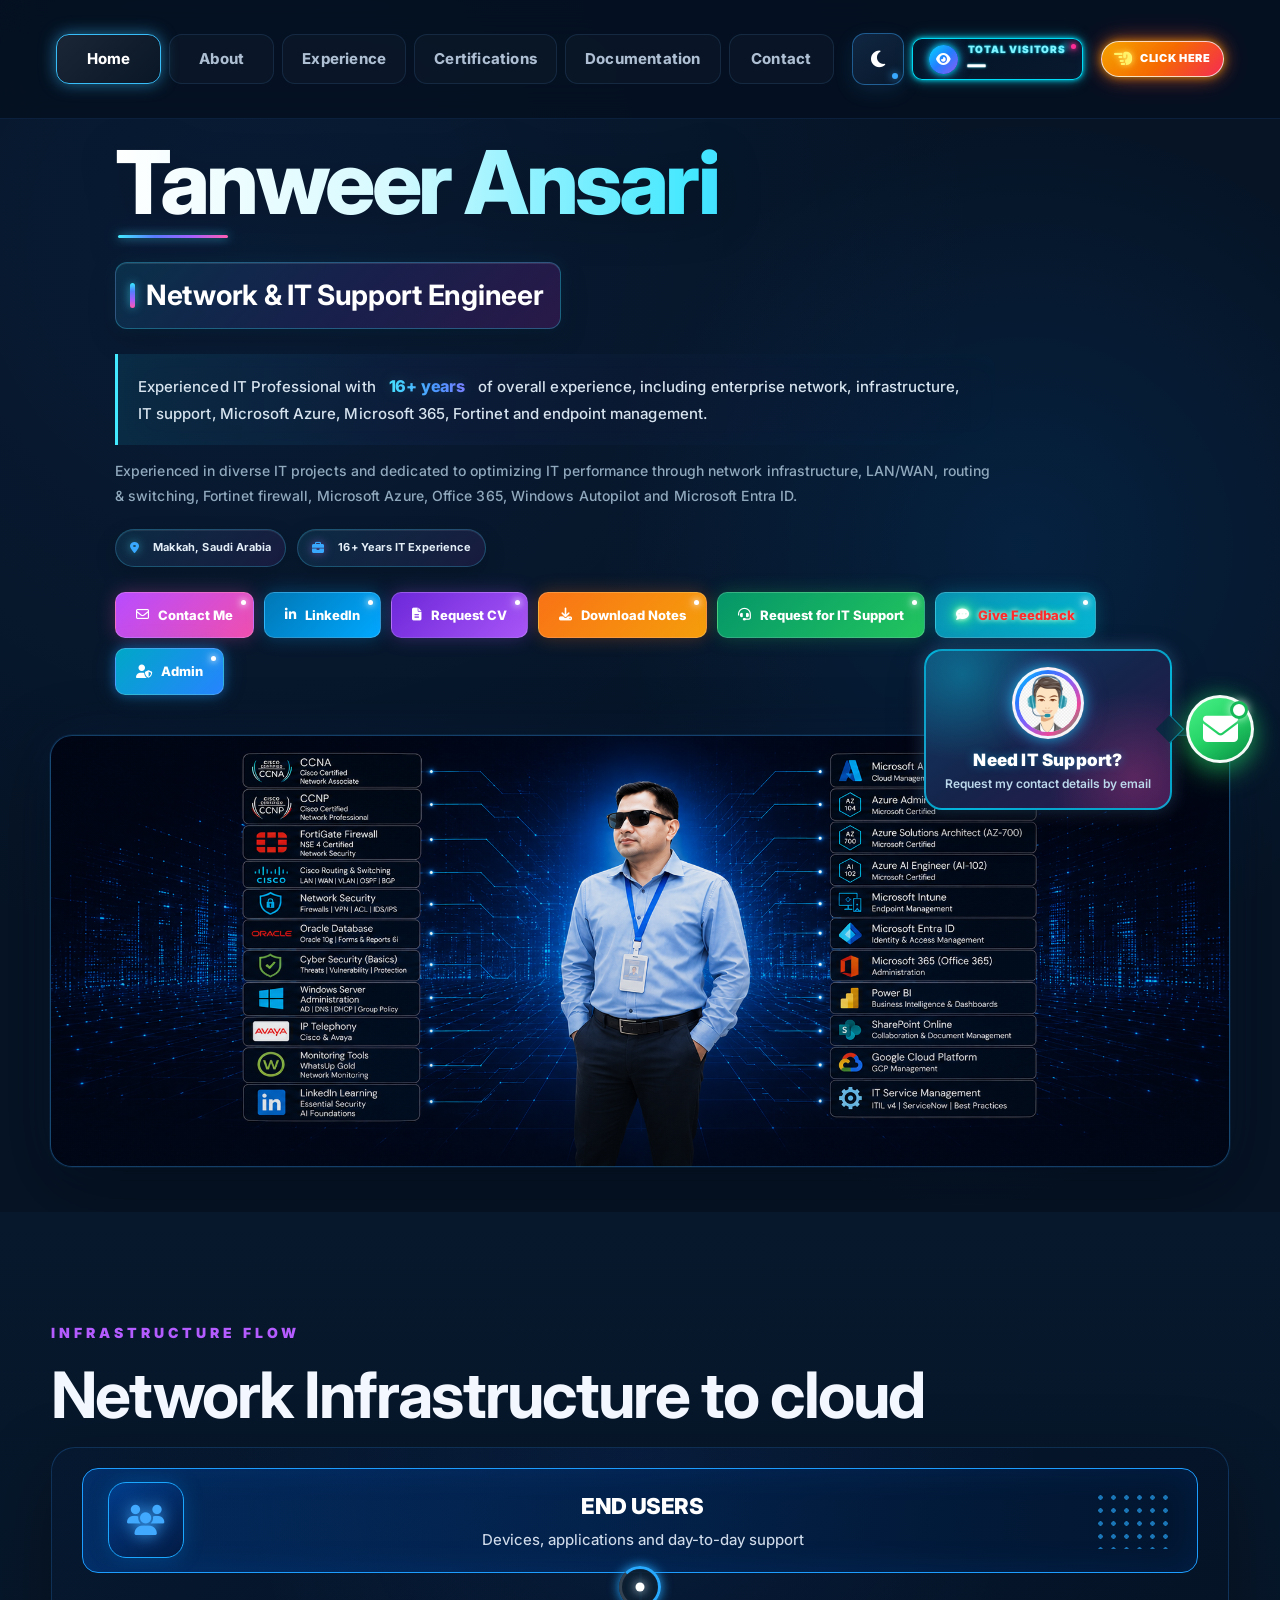
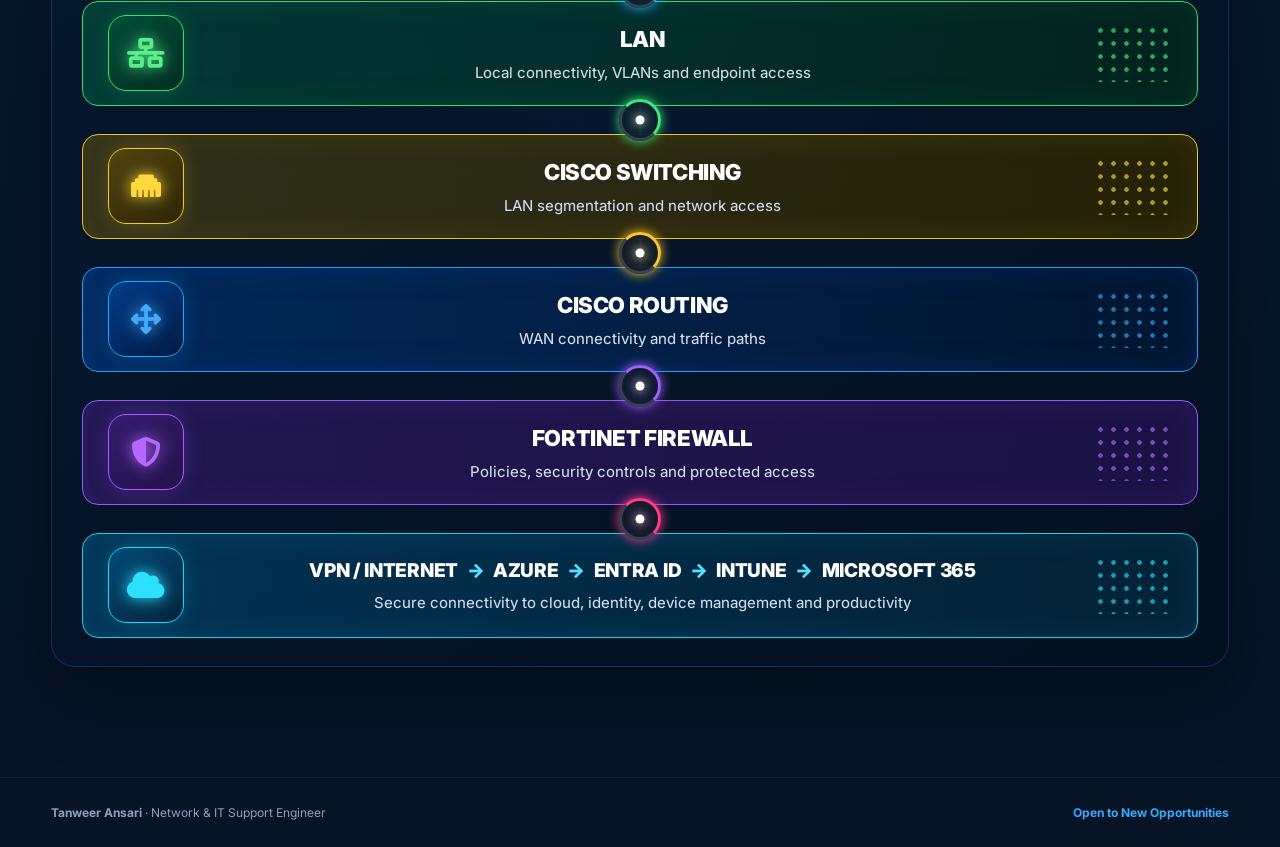
==== index.html @ d8d2fe53 "Update index.html" ====
<!DOCTYPE html>
<html lang="en">

<head>

    <!-- Google tag (gtag.js) -->
    <script async src="https://www.googletagmanager.com/gtag/js?id=G-CLJZCDB7HK"></script>

    <script>
        window.dataLayer = window.dataLayer || [];

        function gtag() {
            dataLayer.push(arguments);
        }

        gtag('js', new Date());

        gtag('config', 'G-CLJZCDB7HK');
    </script>


    <meta charset="UTF-8">

    <meta name="viewport"
          content="width=device-width, initial-scale=1.0">


    <title>
        Tanweer Ansari | Network & IT Support Engineer
    </title>


    <meta name="description"
          content="Tanweer Ansari - Network & IT Support Engineer with 16+ years of enterprise IT experience across networking, Microsoft Azure, Microsoft 365, Fortinet and infrastructure support.">


    <meta name="keywords"
          content="Tanweer Ansari, Network Engineer, IT Support Engineer, Azure Engineer, Cisco, Fortinet, Microsoft 365, Intune, Entra ID, Saudi Arabia">


    <meta name="author"
          content="Tanweer Ansari">


    <!-- FONT AWESOME -->

    <link rel="stylesheet"
          href="https://cdnjs.cloudflare.com/ajax/libs/font-awesome/6.5.2/css/all.min.css">


    <!-- GOOGLE FONT -->

    <link rel="preconnect"
          href="https://fonts.googleapis.com">

    <link rel="preconnect"
          href="https://fonts.gstatic.com"
          crossorigin>


    <link href="https://fonts.googleapis.com/css2?family=Inter:wght@400;500;600;700;800&display=swap"
          rel="stylesheet">


    <!-- MAIN CSS -->

    <link rel="stylesheet"
          href="style.css">



<style>

/* =========================================================
   PREMIUM PINK DJ LIVE VISITOR COUNTER
   Bigger + clearer + WhatsApp size
========================================================= */


.nav-visitor-counter {

    position: relative;

    overflow: hidden;

    isolation: isolate;


    /* SAME FEEL AS WHATSAPP */

    height: 42px;

    min-width: 152px;


    padding:
        0 16px;


    display:
        inline-flex;


    align-items:
        center;


    justify-content:
        center;


    gap:
        10px;


    border-radius:
        10px;


    border:
        1px solid
        rgba(0, 229, 255, 0.95);


    background:

        linear-gradient(

            135deg,

            rgba(4, 20, 39, 0.98),

            rgba(9, 25, 47, 0.98)

        );


    flex:
        0 0 auto;


    white-space:
        nowrap;


    box-shadow:

        0 0 5px
        rgba(0,229,255,.90),

        0 0 12px
        rgba(0,229,255,.45),

        0 0 20px
        rgba(0,229,255,.12),

        inset 0 0 10px
        rgba(0,229,255,.05);


    animation:

        visitorSoftBeat
        1.4s
        ease-in-out
        infinite;


    transition:

        transform
        .25s
        ease,

        box-shadow
        .25s
        ease;

}



/* =========================================================
   PINK LASER LIGHT
   LEFT TO RIGHT
========================================================= */


.nav-visitor-counter::before {

    content:
        "";


    position:
        absolute;


    top:
        -90%;


    left:
        -45%;


    width:
        25%;


    height:
        280%;


    transform:

        rotate(24deg);


    background:

        linear-gradient(

            90deg,

            transparent,

            rgba(255, 20, 147, .12),

            rgba(255, 0, 128, .65),

            rgba(255, 105, 180, 1),

            rgba(255, 0, 128, .90),

            rgba(255, 20, 147, .30),

            transparent

        );


    filter:

        blur(1px);


    animation:

        visitorPinkLaser
        1.8s
        linear
        infinite;


    pointer-events:
        none;


    z-index:
        0;

}



/* =========================================================
   SMALL BLINKING LIVE LIGHTS
========================================================= */


.nav-visitor-counter::after {

    content:
        "";


    position:
        absolute;


    top:
        5px;


    right:
        6px;


    width:
        5px;


    height:
        5px;


    border-radius:
        50%;


    background:

        #ff2d95;


    box-shadow:

        0 0 4px
        #ff2d95,

        0 0 8px
        #ff2d95,

        0 0 13px
        rgba(255,45,149,.80),

        -8px 0 6px
        #00e5ff;


    animation:

        visitorLED
        .45s
        ease-in-out
        infinite
        alternate;


    z-index:
        5;

}



/* =========================================================
   CONTENT ABOVE LASER
========================================================= */


.nav-visitor-counter > * {

    position:
        relative;


    z-index:
        2;

}



/* =========================================================
   VISITOR EYE ICON
========================================================= */


.nav-visitor-counter
.visitor-counter-icon {

    width:
        29px !important;


    height:
        29px !important;


    min-width:
        29px !important;


    display:
        flex !important;


    align-items:
        center !important;


    justify-content:
        center !important;


    border-radius:
        50% !important;


    color:
        #ffffff !important;


    font-size:
        13px !important;


    background:

        linear-gradient(

            135deg,

            #00d9ff,

            #267dff,

            #8b5cf6

        ) !important;


    box-shadow:

        0 0 6px
        rgba(0,217,255,.95),

        0 0 13px
        rgba(0,217,255,.55),

        0 0 18px
        rgba(139,92,246,.18)

        !important;


    animation:

        visitorIconPulse
        .8s
        ease-in-out
        infinite
        alternate;

}



/* =========================================================
   VISITOR INFORMATION
========================================================= */


.nav-visitor-counter
.visitor-counter-info {

    display:
        flex !important;


    flex-direction:
        column !important;


    justify-content:
        center !important;


    align-items:
        flex-start !important;


    line-height:
        1 !important;

}



/* =========================================================
   TOTAL VISITORS TEXT
========================================================= */


.nav-visitor-counter
.visitor-counter-label {

    font-family:
        "Inter",
        sans-serif
        !important;


    font-size:
        10px !important;


    font-weight:
        900 !important;


    letter-spacing:
        .8px !important;


    line-height:
        1 !important;


    color:
        #82f2ff !important;


    text-shadow:

        0 0 2px
        rgba(0,229,255,.90),

        0 0 5px
        rgba(0,229,255,.30)

        !important;

}



/* =========================================================
   VISITOR NUMBER
   SHARP + CLEAR
========================================================= */


.nav-visitor-counter
#visitor-count {

    margin:

        3px
        0
        0
        !important;


    font-family:

        "Inter",
        Arial,
        sans-serif
        !important;


    font-size:

        18px
        !important;


    line-height:

        1
        !important;


    font-weight:

        900
        !important;


    letter-spacing:

        .3px
        !important;


    color:

        #ffffff
        !important;


    -webkit-font-smoothing:

        antialiased;


    text-rendering:

        geometricPrecision;


    text-shadow:

        0 0 1px
        rgba(255,255,255,1),

        0 0 3px
        rgba(0,229,255,.75)

        !important;


    animation:

        visitorNumberSharpPulse
        .9s
        ease-in-out
        infinite
        alternate;

}



/* =========================================================
   HIDE LONG DESCRIPTION
========================================================= */


.nav-visitor-counter
.visitor-counter-text {

    display:
        none !important;

}



/* =========================================================
   KEEP NAVBAR ITEMS IN SAME LINE
========================================================= */


.nav-buttons {

    flex-wrap:
        nowrap !important;

}



/* =========================================================
   HOVER
========================================================= */


.nav-visitor-counter:hover {

    transform:

        translateY(-2px)
        scale(1.045);


    box-shadow:

        0 0 7px
        rgba(0,229,255,.95),

        0 0 15px
        rgba(0,229,255,.60),

        0 0 25px
        rgba(255,0,128,.30);

}



/* =========================================================
   ANIMATION - PINK LASER
========================================================= */


@keyframes visitorPinkLaser {

    0% {

        left:
            -45%;

    }


    100% {

        left:
            135%;

    }

}



/* =========================================================
   ANIMATION - LED
========================================================= */


@keyframes visitorLED {

    from {

        opacity:
            .30;


        transform:

            scale(.7);

    }


    to {

        opacity:
            1;


        transform:

            scale(1.45);

    }

}



/* =========================================================
   ANIMATION - CARD HEART BEAT
========================================================= */


@keyframes visitorSoftBeat {

    0%,
    100% {

        transform:

            scale(1);

    }


    50% {

        transform:

            scale(1.015);

    }

}



/* =========================================================
   ANIMATION - EYE ICON
========================================================= */


@keyframes visitorIconPulse {

    from {

        transform:

            scale(.94);


        filter:

            brightness(.95);

    }


    to {

        transform:

            scale(1.07);


        filter:

            brightness(1.30);

    }

}



/* =========================================================
   ANIMATION - VISITOR NUMBER
========================================================= */


@keyframes visitorNumberSharpPulse {

    from {

        opacity:
            .93;


        transform:

            scale(1);

    }


    to {

        opacity:
            1;


        transform:

            scale(1.07);

    }

}



/* =========================================================
   LAPTOP
========================================================= */


@media
(max-width: 1250px) {


    .nav-visitor-counter {

        height:
            42px;


        min-width:
            145px;


        padding:

            0
            12px;


        gap:
            8px;

    }


    .nav-visitor-counter
    .visitor-counter-label {

        font-size:

            9px
            !important;

    }


    .nav-visitor-counter
    #visitor-count {

        font-size:

            17px
            !important;

    }

}



/* =========================================================
   TABLET / MOBILE
========================================================= */


@media
(max-width: 800px) {


    .nav-visitor-counter {

        height:
            38px;


        min-width:
            72px;


        padding:

            0
            7px;

    }


    .nav-visitor-counter
    .visitor-counter-label {

        display:

            none
            !important;

    }


    .nav-visitor-counter
    .visitor-counter-icon {

        width:

            25px
            !important;


        height:

            25px
            !important;


        min-width:

            25px
            !important;


        font-size:

            11px
            !important;

    }


    .nav-visitor-counter
    #visitor-count {

        font-size:

            16px
            !important;

    }

}



/* =========================================================
   SMALL MOBILE
========================================================= */


@media
(max-width: 520px) {


    .nav-visitor-counter {

        min-width:
            60px;


        padding:

            0
            6px;


        gap:
            5px;

    }


    .nav-visitor-counter
    .visitor-counter-icon {

        width:

            23px
            !important;


        height:

            23px
            !important;


        min-width:

            23px
            !important;

    }


    .nav-visitor-counter
    #visitor-count {

        font-size:

            15px
            !important;

    }

}

/* =========================================================
   PREMIUM FLOATING WHATSAPP
========================================================= */

.floating-whatsapp {

    position: fixed;

    right: 24px;
    bottom: 100px;

    z-index: 99999;

    display: flex;
    align-items: center;

    gap: 12px;
}


/* POPUP MESSAGE */

.whatsapp-popup {

    position: relative;

    padding: 12px 17px;

    border-radius: 14px;

    background:
        rgba(8, 25, 44, .96);

    border:
        1px solid
        rgba(37, 211, 102, .45);

    box-shadow:
        0 12px 35px
        rgba(0, 0, 0, .35),
        0 0 20px
        rgba(37, 211, 102, .12);

    color: #ffffff;

    font-family:
        "Inter",
        sans-serif;

    font-size: 12px;

    line-height: 1.35;

    white-space: nowrap;

    animation:
        whatsappPopupFloat
        2.5s
        ease-in-out
        infinite;
}


.whatsapp-popup strong {

    display: block;

    color: #5cf18e;

    font-size: 13px;

    margin-bottom: 2px;
}


.whatsapp-popup span {

    color: #b9c8d8;
}


/* SMALL ARROW */

.whatsapp-popup::after {

    content: "";

    position: absolute;

    right: -7px;
    top: 50%;

    width: 13px;
    height: 13px;

    background:
        rgba(8, 25, 44, .96);

    border-top:
        1px solid
        rgba(37, 211, 102, .35);

    border-right:
        1px solid
        rgba(37, 211, 102, .35);

    transform:
        translateY(-50%)
        rotate(45deg);
}


/* WHATSAPP ROUND BUTTON */

.whatsapp-float-btn {

    position: relative;

    width: 64px;
    height: 64px;

    min-width: 64px;

    display: flex;

    align-items: center;
    justify-content: center;

    border-radius: 50%;

    text-decoration: none;

    color: #ffffff !important;

    font-size: 32px;

    background:
        linear-gradient(
            145deg,
            #29e76f,
            #14a94f
        );

    border:
        2px solid
        rgba(255,255,255,.75);

    box-shadow:
        0 10px 30px
        rgba(37,211,102,.38),
        0 0 25px
        rgba(37,211,102,.30);

    transition:
        transform .3s ease,
        box-shadow .3s ease;

    animation:
        whatsappPulse
        1.8s
        ease-in-out
        infinite;
}


.whatsapp-float-btn:hover {

    transform:
        translateY(-5px)
        scale(1.10);

    box-shadow:
        0 18px 40px
        rgba(37,211,102,.55),
        0 0 35px
        rgba(37,211,102,.45);
}


/* ONLINE DOT */

.whatsapp-float-btn::after {

    content: "";

    position: absolute;

    right: 3px;
    top: 3px;

    width: 12px;
    height: 12px;

    border-radius: 50%;

    background:
        #ffffff;

    border:
        3px solid
        #16b957;

    box-shadow:
        0 0 10px
        rgba(255,255,255,.8);
}


/* ANIMATION */

@keyframes whatsappPulse {

    0%,
    100% {

        box-shadow:
            0 10px 30px
            rgba(37,211,102,.35),
            0 0 0 0
            rgba(37,211,102,.35);
    }

    50% {

        box-shadow:
            0 12px 35px
            rgba(37,211,102,.50),
            0 0 0 12px
            rgba(37,211,102,0);
    }

}


@keyframes whatsappPopupFloat {

    0%,
    100% {

        transform:
            translateY(0);
    }

    50% {

        transform:
            translateY(-4px);
    }

}


/* LIGHT THEME */

body.theme-light .whatsapp-popup {

    background:
        rgba(255,255,255,.98);

    color:
        #102033;

    border-color:
        rgba(37,211,102,.45);

    box-shadow:
        0 12px 30px
        rgba(30,70,110,.14);
}


body.theme-light .whatsapp-popup span {

    color:
        #52657a;
}


body.theme-light .whatsapp-popup::after {

    background:
        #ffffff;
}


/* MOBILE */

@media (max-width: 650px) {

    .floating-whatsapp {

        right: 16px;
        bottom: 85px;
    }


    .whatsapp-float-btn {

        width: 56px;
        height: 56px;

        min-width: 56px;

        font-size: 27px;
    }


    .whatsapp-popup {

        display: none;
    }

}
/* =========================================================
   BIG PREMIUM CUSTOMER SUPPORT WHATSAPP - FINAL OVERRIDE
========================================================= */

.floating-whatsapp {
    position: fixed !important;

    right: 35px !important;
    bottom: 105px !important;

    z-index: 99999 !important;

    display: flex !important;
    align-items: center !important;

    gap: 20px !important;
}


/* =========================================================
   BIG SUPPORT BOX
========================================================= */

.whatsapp-popup {
    position: relative !important;

    min-width: 310px !important;

    padding:
        24px 28px !important;

    text-align:
        center !important;

    border-radius:
        24px !important;

    background:
        radial-gradient(
            circle at 20% 10%,
            rgba(0, 214, 255, .20),
            transparent 35%
        ),
        linear-gradient(
            145deg,
            #123355,
            #07192e
        ) !important;

    border:
        2px solid
        rgba(0, 205, 255, .70) !important;

    box-shadow:
        0 20px 55px rgba(0,0,0,.48),
        0 0 25px rgba(0,210,255,.28),
        0 0 45px rgba(37,211,102,.14) !important;

    animation:
        tanweerSupportFloat
        2.5s ease-in-out infinite !important;
}


/* =========================================================
   CUSTOMER SUPPORT PERSON
========================================================= */

.support-agent-avatar {
    position: relative !important;

    width: 92px !important;
    height: 92px !important;

    margin:
        0 auto 17px !important;

    display: flex !important;

    align-items:
        center !important;

    justify-content:
        center !important;

    border-radius:
        50% !important;

    color:
        #ffffff !important;

    background:
        linear-gradient(
            135deg,
            #00d9ff,
            #267dff,
            #8b5cf6,
            #ec4899
        ) !important;

    border:
        4px solid
        rgba(255,255,255,.95) !important;

    box-shadow:
        0 0 18px rgba(0,217,255,.75),
        0 0 35px rgba(139,92,246,.45) !important;

    animation:
        tanweerAgentPulse
        1.8s ease-in-out infinite !important;
}


/* PERSON ICON */

.support-agent-avatar .agent-person {
    font-size:
        43px !important;

    color:
        #ffffff !important;
}


/* =========================================================
   HEADSET BADGE
========================================================= */

.support-agent-avatar .agent-headset {
    position:
        absolute !important;

    right:
        -5px !important;

    bottom:
        -5px !important;

    width:
        39px !important;

    height:
        39px !important;

    display:
        flex !important;

    align-items:
        center !important;

    justify-content:
        center !important;

    border-radius:
        50% !important;

    font-size:
        18px !important;

    color:
        #ffffff !important;

    background:
        linear-gradient(
            135deg,
            #38e878,
            #079447
        ) !important;

    border:
        3px solid
        #07192e !important;

    box-shadow:
        0 0 17px
        rgba(37,211,102,.85) !important;
}


/* =========================================================
   ONLINE STATUS DOT
========================================================= */

.support-agent-avatar::after {
    content: "";

    position:
        absolute;

    top:
        4px;

    right:
        7px;

    width:
        14px;

    height:
        14px;

    border-radius:
        50%;

    background:
        #58ff8b;

    border:
        3px solid
        #ffffff;

    box-shadow:
        0 0 15px
        #58ff8b;

    animation:
        tanweerOnlineBlink
        .75s ease-in-out infinite alternate;
}


/* =========================================================
   NEED IT SUPPORT TITLE
========================================================= */

.whatsapp-popup strong {
    display:
        block !important;

    margin-bottom:
        7px !important;

    font-family:
        "Inter",
        sans-serif !important;

    font-size:
        21px !important;

    font-weight:
        900 !important;

    letter-spacing:
        .2px !important;

    color:
        #ffffff !important;

    text-shadow:
        0 0 10px
        rgba(0,210,255,.40) !important;
}


/* =========================================================
   CHAT TEXT
========================================================= */

.whatsapp-popup span {
    font-family:
        "Inter",
        sans-serif !important;

    font-size:
        15px !important;

    font-weight:
        600 !important;

    color:
        #bcd8eb !important;
}


/* =========================================================
   POPUP ARROW
========================================================= */

.whatsapp-popup::after {
    content: "";

    position:
        absolute !important;

    right:
        -10px !important;

    top:
        50% !important;

    width:
        19px !important;

    height:
        19px !important;

    background:
        #0c2742 !important;

    border-top:
        1px solid
        rgba(0,205,255,.50) !important;

    border-right:
        1px solid
        rgba(0,205,255,.50) !important;

    transform:
        translateY(-50%)
        rotate(45deg) !important;
}


/* =========================================================
   BIG WHATSAPP BUTTON
========================================================= */

.whatsapp-float-btn {
    width:
        90px !important;

    height:
        90px !important;

    min-width:
        90px !important;

    display:
        flex !important;

    align-items:
        center !important;

    justify-content:
        center !important;

    border-radius:
        50% !important;

    font-size:
        47px !important;

    color:
        #ffffff !important;

    background:
        linear-gradient(
            145deg,
            #49f188,
            #25D366,
            #078c43
        ) !important;

    border:
        4px solid
        rgba(255,255,255,.95) !important;

    box-shadow:
        0 15px 40px rgba(37,211,102,.55),
        0 0 30px rgba(37,211,102,.52),
        0 0 55px rgba(37,211,102,.20) !important;

    animation:
        tanweerWhatsappPulse
        1.8s ease-in-out infinite !important;

    transition:
        transform .3s ease,
        box-shadow .3s ease !important;
}


.whatsapp-float-btn:hover {
    transform:
        translateY(-8px)
        scale(1.12) !important;

    box-shadow:
        0 22px 48px rgba(37,211,102,.68),
        0 0 40px rgba(37,211,102,.65),
        0 0 70px rgba(37,211,102,.28) !important;
}


/* =========================================================
   ANIMATIONS
========================================================= */

@keyframes tanweerAgentPulse {

    0%,
    100% {
        transform:
            scale(1);
    }

    50% {
        transform:
            scale(1.06);
    }
}


@keyframes tanweerOnlineBlink {

    from {
        opacity:
            .45;

        transform:
            scale(.80);
    }

    to {
        opacity:
            1;

        transform:
            scale(1.18);
    }
}


@keyframes tanweerSupportFloat {

    0%,
    100% {
        transform:
            translateY(0);
    }

    50% {
        transform:
            translateY(-6px);
    }
}


@keyframes tanweerWhatsappPulse {

    0%,
    100% {
        box-shadow:
            0 15px 40px rgba(37,211,102,.48),
            0 0 0 0 rgba(37,211,102,.38);
    }

    50% {
        box-shadow:
            0 17px 44px rgba(37,211,102,.62),
            0 0 0 16px rgba(37,211,102,0);
    }
}


/* =========================================================
   LIGHT THEME
========================================================= */

body.theme-light .whatsapp-popup {
    background:
        linear-gradient(
            145deg,
            #ffffff,
            #edf8ff
        ) !important;

    border-color:
        rgba(0,150,220,.50) !important;

    box-shadow:
        0 18px 45px
        rgba(30,80,130,.18) !important;
}


body.theme-light .whatsapp-popup strong {
    color:
        #102033 !important;

    text-shadow:
        none !important;
}


body.theme-light .whatsapp-popup span {
    color:
        #52657a !important;
}


body.theme-light .whatsapp-popup::after {
    background:
        #f3faff !important;
}


/* =========================================================
   MOBILE
========================================================= */

@media (max-width: 650px) {

    .floating-whatsapp {
        right:
            17px !important;

        bottom:
            85px !important;
    }


    .whatsapp-popup {
        display:
            none !important;
    }


    .whatsapp-float-btn {
        width:
            64px !important;

        height:
            64px !important;

        min-width:
            64px !important;

        font-size:
            33px !important;
    }

}    
 /* =========================================================
   COMPACT CUSTOMER SUPPORT WHATSAPP - FINAL OVERRIDE
========================================================= */

.floating-whatsapp {
    right: 26px !important;
    bottom: 90px !important;
    gap: 14px !important;
}


/* SMALLER SUPPORT BOX */

.whatsapp-popup {
    min-width: 245px !important;

    padding:
        16px 19px !important;

    border-radius:
        18px !important;

    background:
        radial-gradient(
            circle at 15% 15%,
            rgba(0, 229, 255, .28),
            transparent 35%
        ),
        radial-gradient(
            circle at 85% 80%,
            rgba(236, 72, 153, .25),
            transparent 35%
        ),
        linear-gradient(
            145deg,
            #123e68,
            #15244b,
            #30174c
        ) !important;

    border:
        2px solid
        rgba(0, 217, 255, .70) !important;

    box-shadow:
        0 14px 35px rgba(0,0,0,.38),
        0 0 18px rgba(0,217,255,.25),
        0 0 25px rgba(236,72,153,.16) !important;
}


/* CUSTOMER CARE PHOTO */

.support-agent-avatar {
    width:
        72px !important;

    height:
        72px !important;

    margin:
        0 auto 10px !important;

    padding:
        4px !important;

    overflow:
        hidden !important;

    border-radius:
        50% !important;

    background:
        linear-gradient(
            135deg,
            #00e5ff,
            #2979ff,
            #8b5cf6,
            #ec4899,
            #22c55e
        ) !important;

    border:
        3px solid
        rgba(255,255,255,.92) !important;

    box-shadow:
        0 0 14px rgba(0,229,255,.65),
        0 0 25px rgba(139,92,246,.38) !important;
}


/* ACTUAL CUSTOMER CARE IMAGE */

.support-agent-avatar img {
    width:
        100% !important;

    height:
        100% !important;

    display:
        block !important;

    object-fit:
        cover !important;

    object-position:
        center top !important;

    border-radius:
        50% !important;

    background:
        linear-gradient(
            135deg,
            #dff8ff,
            #dcd8ff,
            #ffdcef
        ) !important;
}


/* REMOVE OLD GREEN STATUS DOT */

.support-agent-avatar::after {
    display:
        none !important;
}


/* TEXT SMALLER */

.whatsapp-popup strong {
    font-size:
        17px !important;

    margin-bottom:
        4px !important;
}


.whatsapp-popup span {
    font-size:
        12px !important;
}


/* SMALLER WHATSAPP BUTTON */

.whatsapp-float-btn {
    width:
        68px !important;

    height:
        68px !important;

    min-width:
        68px !important;

    font-size:
        35px !important;

    border:
        3px solid
        rgba(255,255,255,.95) !important;

    box-shadow:
        0 10px 28px rgba(37,211,102,.48),
        0 0 22px rgba(37,211,102,.38) !important;
}


.whatsapp-float-btn:hover {
    transform:
        translateY(-5px)
        scale(1.08) !important;
}


/* LIGHT THEME */

body.theme-light .whatsapp-popup {
    background:
        radial-gradient(
            circle at 15% 15%,
            rgba(0,210,255,.20),
            transparent 35%
        ),
        radial-gradient(
            circle at 85% 80%,
            rgba(236,72,153,.14),
            transparent 35%
        ),
        linear-gradient(
            145deg,
            #ffffff,
            #edf8ff,
            #f7efff
        ) !important;
}


/* MOBILE */

@media (max-width: 650px) {

    .floating-whatsapp {
        right:
            15px !important;

        bottom:
            80px !important;
    }

    .whatsapp-popup {
        display:
            none !important;
    }

    .whatsapp-float-btn {
        width:
            57px !important;

        height:
            57px !important;

        min-width:
            57px !important;

        font-size:
            29px !important;
    }

}   
 /* =========================================================
   PREMIUM HOME HERO — EXECUTIVE TECH DESIGN
   SAFE FINAL OVERRIDE
========================================================= */


/* =========================================================
   HERO CONTENT
========================================================= */

#home .hero-content {
    position: relative;
    z-index: 5;

    font-family:
        "Inter",
        Arial,
        sans-serif;
}


/* =========================================================
   NAME — TANWEER ANSARI
========================================================= */

#home .hero-content h1 {

    position: relative;

    display: inline-block;

    margin-top: 14px !important;
    margin-bottom: 10px !important;

    font-family:
        "Inter",
        Arial,
        sans-serif !important;

    font-size:
        clamp(58px, 7vw, 88px) !important;

    font-weight:
        800 !important;

    line-height:
        .98 !important;

    letter-spacing:
        -3.5px !important;

    background:
        linear-gradient(
            90deg,
            #ffffff 0%,
            #d7faff 15%,
            #43e8ff 32%,
            #438cff 48%,
            #8c6dff 63%,
            #df68ff 78%,
            #ff67b3 90%,
            #ffffff 100%
        );

    background-size:
        300% auto;

    -webkit-background-clip:
        text;

    background-clip:
        text;

    -webkit-text-fill-color:
        transparent;

    text-shadow:
        none !important;

    filter:
        drop-shadow(
            0 8px 22px
            rgba(0,0,0,.20)
        );

    animation:
        tanweerHeroNameFlow
        7s linear infinite;
}


/* GLOWING LINE BELOW NAME */

#home .hero-content h1::after {

    content: "";

    position: absolute;

    left: 3px;
    bottom: -13px;

    width: 110px;
    height: 3px;

    border-radius:
        100px;

    background:
        linear-gradient(
            90deg,
            #42eaff,
            #587cff,
            #a360ff,
            #ff5eb2
        );

    box-shadow:
        0 0 10px rgba(66,234,255,.70),
        0 0 22px rgba(120,85,255,.30);

    animation:
        tanweerHeroUnderline
        2.8s ease-in-out infinite;
}


/* =========================================================
   JOB TITLE
========================================================= */

#home .hero-content h2 {

    position: relative;

    display: inline-flex;

    align-items: center;

    gap: 11px;

    margin-top:
        27px !important;

    margin-bottom:
        4px !important;

    padding:
        10px 17px 10px 14px;

    font-family:
        "Inter",
        Arial,
        sans-serif !important;

    font-size:
        clamp(20px, 2.3vw, 28px) !important;

    font-weight:
        700 !important;

    letter-spacing:
        -.3px;

    color:
        #ffffff !important;

    border:
        1px solid
        rgba(68,224,255,.30);

    border-radius:
        12px;

    background:
        linear-gradient(
            135deg,
            rgba(10,52,79,.86),
            rgba(28,34,82,.80),
            rgba(55,25,83,.70)
        );

    box-shadow:
        0 10px 28px
        rgba(0,0,0,.20),

        inset 0 1px 0
        rgba(255,255,255,.10),

        0 0 18px
        rgba(45,200,255,.08);

    backdrop-filter:
        blur(12px);

    -webkit-backdrop-filter:
        blur(12px);
}


/* COLOR BAR BEFORE TITLE */

#home .hero-content h2::before {

    content: "";

    width: 5px;
    height: 25px;

    flex:
        0 0 5px;

    border-radius:
        50px;

    background:
        linear-gradient(
            180deg,
            #38ecff,
            #527fff,
            #a35fff,
            #ff5baa
        );

    box-shadow:
        0 0 10px
        rgba(65,230,255,.65);

    animation:
        tanweerRolePulse
        2s ease-in-out infinite;
}


/* =========================================================
   FIRST PROFESSIONAL PARAGRAPH
========================================================= */

#home .hero-intro {

    position: relative;

    max-width:
        880px !important;

    margin-top:
        21px !important;

    margin-bottom:
        0 !important;

    padding:
        17px 20px;

    font-family:
        "Inter",
        Arial,
        sans-serif !important;

    font-size:
        15px !important;

    font-weight:
        500;

    line-height:
        1.75 !important;

    letter-spacing:
        .05px;

    color:
        #d7e4ef !important;

    border-left:
        3px solid
        #43eaff;

    border-radius:
        0 14px 14px 0;

    background:
        linear-gradient(
            90deg,
            rgba(36,188,225,.10),
            rgba(91,96,230,.05),
            rgba(150,70,220,.025),
            transparent
        );

    box-shadow:
        inset 10px 0 30px
        rgba(40,210,255,.025);
}


/* =========================================================
   16+ YEARS
========================================================= */

#home .hero-intro strong {

    display: inline-block;

    position: relative;

    margin:
        0 3px;

    padding:
        1px 6px;

    font-size:
        1.08em;

    font-weight:
        800 !important;

    letter-spacing:
        -.2px;

    background:
        linear-gradient(
            90deg,
            #45eaff,
            #4c94ff,
            #a86cff,
            #ff68b2,
            #45eaff
        );

    background-size:
        250% auto;

    -webkit-background-clip:
        text;

    background-clip:
        text;

    -webkit-text-fill-color:
        transparent;

    filter:
        drop-shadow(
            0 0 7px
            rgba(65,220,255,.15)
        );

    animation:
        tanweerYearsFlow
        4s linear infinite;
}


/* =========================================================
   SECOND DESCRIPTION
========================================================= */

#home .hero-description {

    max-width:
        880px !important;

    margin-top:
        13px !important;

    margin-bottom:
        0 !important;

    font-family:
        "Inter",
        Arial,
        sans-serif !important;

    font-size:
        14px !important;

    font-weight:
        500;

    line-height:
        1.8 !important;

    letter-spacing:
        .08px;

    color:
        #91a9bd !important;
}


/* =========================================================
   LOCATION + EXPERIENCE
========================================================= */

#home .hero-meta {

    display:
        flex !important;

    align-items:
        center;

    flex-wrap:
        wrap;

    gap:
        11px !important;

    margin-top:
        21px !important;
}


/* PREMIUM PILLS */

#home .hero-meta span {

    position:
        relative;

    overflow:
        hidden;

    display:
        inline-flex;

    align-items:
        center;

    gap:
        8px;

    padding:
        9px 14px;

    border-radius:
        100px;

    font-family:
        "Inter",
        Arial,
        sans-serif;

    font-size:
        11px;

    font-weight:
        700;

    letter-spacing:
        .15px;

    color:
        #e3eef7;

    border:
        1px solid
        rgba(69,214,255,.25);

    background:
        linear-gradient(
            135deg,
            rgba(13,48,73,.82),
            rgba(30,29,68,.76)
        );

    box-shadow:
        0 8px 22px
        rgba(0,0,0,.16),

        inset 0 1px 0
        rgba(255,255,255,.08);

    backdrop-filter:
        blur(10px);

    -webkit-backdrop-filter:
        blur(10px);

    transition:
        transform .3s ease,
        box-shadow .3s ease,
        border-color .3s ease;
}


/* META HOVER */

#home .hero-meta span:hover {

    transform:
        translateY(-4px)
        scale(1.025);

    border-color:
        rgba(72,230,255,.72);

    box-shadow:
        0 12px 28px
        rgba(0,0,0,.23),

        0 0 18px
        rgba(65,220,255,.15);
}


/* META ICON */

#home .hero-meta span i {

    position:
        relative;

    z-index:
        2;

    color:
        #48eaff;

    font-size:
        12px;

    filter:
        drop-shadow(
            0 0 5px
            rgba(72,234,255,.55)
        );
}


#home .hero-meta span:nth-child(2) i {

    color:
        #b875ff;

    filter:
        drop-shadow(
            0 0 5px
            rgba(184,117,255,.55)
        );
}


/* SHINE MOVEMENT */

#home .hero-meta span::after {

    content: "";

    position: absolute;

    top: -100%;
    left: -55%;

    width: 30%;
    height: 300%;

    transform:
        rotate(22deg);

    background:
        linear-gradient(
            90deg,
            transparent,
            rgba(255,255,255,.16),
            transparent
        );

    animation:
        tanweerMetaShine
        5s linear infinite;
}


#home .hero-meta span:nth-child(2)::after {

    animation-delay:
        -2.5s;
}


/* =========================================================
   SOFT ENTRY ANIMATION
========================================================= */

#home .hero-content h1,
#home .hero-content h2,
#home .hero-intro,
#home .hero-description,
#home .hero-meta {

    animation-fill-mode:
        both;
}


#home .hero-content h1 {

    animation:
        tanweerHeroNameFlow
        7s linear infinite,
        tanweerHeroEntry
        .7s ease both;
}


#home .hero-content h2 {

    animation:
        tanweerHeroEntry
        .7s .10s ease both;
}


#home .hero-intro {

    animation:
        tanweerHeroEntry
        .7s .20s ease both;
}


#home .hero-description {

    animation:
        tanweerHeroEntry
        .7s .30s ease both;
}


#home .hero-meta {

    animation:
        tanweerHeroEntry
        .7s .40s ease both;
}


/* =========================================================
   ANIMATIONS
========================================================= */

@keyframes tanweerHeroNameFlow {

    0% {

        background-position:
            0% center;
    }

    100% {

        background-position:
            300% center;
    }

}


@keyframes tanweerHeroUnderline {

    0%,
    100% {

        width:
            85px;

        opacity:
            .65;
    }

    50% {

        width:
            145px;

        opacity:
            1;
    }

}


@keyframes tanweerRolePulse {

    0%,
    100% {

        opacity:
            .65;

        transform:
            scaleY(.83);
    }

    50% {

        opacity:
            1;

        transform:
            scaleY(1.10);
    }

}


@keyframes tanweerYearsFlow {

    to {

        background-position:
            250% center;
    }

}


@keyframes tanweerMetaShine {

    0% {

        left:
            -55%;
    }

    65%,
    100% {

        left:
            140%;
    }

}


@keyframes tanweerHeroEntry {

    from {

        opacity:
            0;

        transform:
            translateY(20px);
    }

    to {

        opacity:
            1;

        transform:
            translateY(0);
    }

}


/* =========================================================
   LIGHT THEME
========================================================= */

body.theme-light
#home .hero-content h1 {

    background:
        linear-gradient(
            90deg,
            #11283e,
            #087be8,
            #4855d9,
            #8a47c8,
            #c83e8a,
            #11283e
        );

    background-size:
        300% auto;

    -webkit-background-clip:
        text;

    background-clip:
        text;

    -webkit-text-fill-color:
        transparent;
}


body.theme-light
#home .hero-content h2 {

    color:
        #173047 !important;

    background:
        linear-gradient(
            135deg,
            rgba(255,255,255,.92),
            rgba(240,247,255,.94)
        );

    border-color:
        rgba(30,140,210,.22);

    box-shadow:
        0 9px 25px
        rgba(40,90,140,.10);
}


body.theme-light
#home .hero-intro {

    color:
        #354b60 !important;

    background:
        linear-gradient(
            90deg,
            rgba(20,160,220,.08),
            rgba(100,70,220,.04),
            transparent
        );
}


body.theme-light
#home .hero-description {

    color:
        #5d7184 !important;
}


body.theme-light
#home .hero-meta span {

    color:
        #314a60;

    border-color:
        rgba(20,125,210,.17);

    background:
        rgba(255,255,255,.80);

    box-shadow:
        0 7px 20px
        rgba(40,80,120,.08);
}


/* =========================================================
   MOBILE
========================================================= */

@media (max-width: 800px) {

    #home .hero-content {

        text-align:
            center;
    }


    #home .hero-content h1 {

        font-size:
            clamp(48px, 13vw, 66px)
            !important;

        letter-spacing:
            -2.5px !important;
    }


    #home .hero-content h1::after {

        left:
            50%;

        transform:
            translateX(-50%);
    }


    #home .hero-content h2 {

        justify-content:
            center;

        font-size:
            18px !important;
    }


    #home .hero-intro {

        border-left:
            none;

        border-top:
            2px solid
            rgba(65,225,255,.65);

        border-radius:
            13px;

        margin-left:
            auto;

        margin-right:
            auto;
    }


    #home .hero-description {

        margin-left:
            auto;

        margin-right:
            auto;
    }


    #home .hero-meta {

        justify-content:
            center;
    }

}


@media (max-width: 520px) {

    #home .hero-content h1 {

        font-size:
            45px !important;

        letter-spacing:
            -2px !important;
    }


    #home .hero-content h2 {

        font-size:
            15px !important;

        padding:
            9px 11px;
    }


    #home .hero-intro {

        padding:
            14px;

        font-size:
            13px !important;
    }


    #home .hero-description {

        font-size:
            12.5px !important;
    }


    #home .hero-meta span {

        padding:
            8px 11px;

        font-size:
            10px;
    }

}   
/* =========================================================
   GIVE FEEDBACK — GREEN BLINK GLOW
========================================================= */

.btn-feedback-glow {

    position: relative !important;

    color: #ff2b2b !important;
    -webkit-text-fill-color: #ff2b2b !important;

    border:
        2px solid #39ff88 !important;

    background:
        linear-gradient(
            135deg,
            #063b24,
            #0b7a43,
            #16c96a
        ) !important;

    text-shadow:
        0 0 5px #ffffff,
        0 0 10px #39ff88 !important;

    animation:
        feedbackGreenBlink
        .65s
        ease-in-out
        infinite
        alternate !important;
}


.btn-feedback-glow i {

    color:
        #ffffff !important;
    -webkit-text-fill-color: #ffffff !important;

    filter:
        drop-shadow(
            0 0 8px
            #39ff88
        );
}


.btn-feedback-glow:hover {

    transform:
        translateY(-4px)
        scale(1.06) !important;

    box-shadow:
        0 0 15px #39ff88,
        0 0 30px #20e878,
        0 0 50px rgba(40,255,125,.85)
        !important;
}


/* GREEN LIGHT ON / OFF */

@keyframes feedbackGreenBlink {

    0% {

        filter:
            brightness(.75);

        box-shadow:
            0 0 4px rgba(57,255,136,.35),
            0 0 8px rgba(57,255,136,.25)
            !important;
    }


    100% {

        filter:
            brightness(1.45);

        box-shadow:
            0 0 10px #39ff88,
            0 0 22px #20e878,
            0 0 40px rgba(40,255,125,.90),
            0 0 60px rgba(40,255,125,.55)
            !important;
    }

}
    /* =========================================================
   VISITOR COUNTER CLICK HERE BLINKING HINT
========================================================= */

.visitor-click-hint {

    display: inline-flex;
    align-items: center;
    gap: 8px;

    margin-left: 10px;
    padding: 8px 12px;

    border-radius: 999px;
    cursor: pointer;
    white-space: nowrap;

    color: #ffffff;
    background: linear-gradient(
        135deg,
        rgba(255, 170, 0, 0.96),
        rgba(255, 111, 0, 0.96),
        rgba(255, 45, 85, 0.96)
    );

    border: 1px solid rgba(255,255,255,.75);

    box-shadow:
        0 0 8px rgba(255, 170, 0, .70),
        0 0 18px rgba(255, 111, 0, .45),
        0 0 30px rgba(255, 45, 85, .28);

    animation:
        visitorHintBlink .55s ease-in-out infinite alternate;

    transition:
        transform .25s ease,
        box-shadow .25s ease;
}


.visitor-click-hint:hover {

    transform:
        translateY(-2px)
        scale(1.05);

    box-shadow:
        0 0 10px rgba(255,255,255,.70),
        0 0 20px rgba(255,170,0,.85),
        0 0 35px rgba(255,45,85,.55);
}


.visitor-click-hint .click-hand {

    display: inline-flex;
    align-items: center;
    justify-content: center;

    font-size: 18px;
    color: #fff36a;

    text-shadow:
        0 0 6px rgba(255,243,106,.95),
        0 0 14px rgba(255,170,0,.70);

    animation:
        visitorHandPoint .45s ease-in-out infinite alternate;
}


.visitor-click-hint .click-hint-text {

    font-family: "Inter", sans-serif;
    font-size: 11px;
    font-weight: 900;
    letter-spacing: .7px;
    text-transform: uppercase;
    color: #ffffff;
}


@keyframes visitorHintBlink {

    0% {
        opacity: .65;
        filter: brightness(.90);
    }

    100% {
        opacity: 1;
        filter: brightness(1.35);
    }

}


@keyframes visitorHandPoint {

    0% {
        transform: translateX(0);
    }

    100% {
        transform: translateX(-6px) scale(1.12);
    }

}


@media (max-width: 980px) {

    .visitor-click-hint {
        display: none !important;
    }

}
</style>


</head>



<body>



<!-- =========================================================
     NAVIGATION
========================================================= -->


<header class="navbar">


    <div class="nav-container">



        <!-- LOGO -->


        <a href="#home"
           class="logo">

            TANWEER<span>.</span>

        </a>



        <!-- NAVIGATION -->


        <nav id="navMenu">


            <a href="#home"
               class="active">

                Home

            </a>


            <a href="about.html">

                About

            </a>


       
            <a href="experience.html">

                Experience

            </a>


            <a href="certifications.html">

                Certifications

            </a>

<a href="documentation.html">
    Documentation
</a>
            


            <a href="/contact.html">

                Contact

            </a>


        </nav>



        <!-- RIGHT NAVIGATION -->


        <div class="nav-buttons">



            <!-- THEME BUTTON -->


            <button
                id="themeToggle"
                class="icon-btn">


                <i class="fa-solid fa-moon"></i>


            </button>



          


            <!-- =================================================
                 LIVE VISITOR COUNTER
            ================================================= -->


           <div

    class="nav-visitor-counter"

    title="Open Visitor Analytics"

    onclick="window.location.href='visitor-analytics.html';"

    style="cursor:pointer;">



                <!-- EYE -->


                <div class="visitor-counter-icon">


                    <i class="fa-solid fa-eye"></i>


                </div>



                <!-- VISITOR INFORMATION -->


                <div class="visitor-counter-info">



                    <span class="visitor-counter-label">


                        TOTAL VISITORS


                    </span>



                    <strong id="visitor-count">


                        Loading...


                    </strong>



                    <span class="visitor-counter-text">


                        Portfolio Visits Worldwide


                    </span>



                </div>


            </div>
<div
    class="visitor-click-hint"
    title="Open Visitor Analytics"
    onclick="window.location.href='visitor-analytics.html';">

    <span class="click-hand">
        <i class="fa-solid fa-hand-point-left"></i>
    </span>

    <span class="click-hint-text">
        Click Here
    </span>

</div>


            <!-- MOBILE MENU -->


            <button

                id="menuToggle"

                class="menu-btn">


                <i class="fa-solid fa-bars"></i>


            </button>


        </div>


    </div>


</header>





<!-- =========================================================
     HOME / HERO
========================================================= -->


<section
    id="home"
    class="hero">



    <div class="hero-overlay"></div>

    <div class="hero-content">



        <h1>

            Tanweer Ansari

        </h1>



        <h2>

            Network & IT Support Engineer

        </h2>



        <p class="hero-intro">


            Experienced IT Professional with

            <strong>

                16+ years

            </strong>

            of overall experience, including enterprise network,
            infrastructure, IT support, Microsoft Azure,
            Microsoft 365, Fortinet and endpoint management.


        </p>



        <p class="hero-description">


            Experienced in diverse IT projects and dedicated to
            optimizing IT performance through network infrastructure,
            LAN/WAN, routing & switching, Fortinet firewall,
            Microsoft Azure, Office 365, Windows Autopilot and
            Microsoft Entra ID.


        </p>



        <div class="hero-meta">



            <span>


                <i class="fa-solid fa-location-dot"></i>


                Makkah, Saudi Arabia


            </span>



            <span>


                <i class="fa-solid fa-briefcase"></i>


                16+ Years IT Experience


            </span>


        </div>




        <!-- =====================================================
             HERO BUTTONS
        ====================================================== -->


        <div class="hero-buttons">



            <!-- CONTACT ME -->


            <a href="mailto:tanweerstudy25@gmail.com"

               class="btn btn-pink">


                <i class="fa-regular fa-envelope"></i>


                Contact Me


            </a>



            <!-- LINKEDIN -->


            <a href="https://www.linkedin.com/in/tanweeransari21"

               target="_blank"

               rel="noopener noreferrer"

               class="btn btn-linkedin">


                <i class="fa-brands fa-linkedin-in"></i>


                LinkedIn


            </a>



        



            <!-- REQUEST CV -->


            <a href="/contact.html"

               class="btn btn-cv">


                <i class="fa-solid fa-file-lines"></i>


                Request CV


            </a>



            <!-- DOWNLOAD NOTES -->


            <a href="notes.html"

               class="btn btn-notes">


                <i class="fa-solid fa-download"></i>


                Download Notes


            </a>



            <!-- IT SUPPORT -->


            <a href="support.html"

               class="btn btn-support">


                <i class="fa-solid fa-headset"></i>


                Request for IT Support


            </a>

<!-- FEEDBACK -->

<a href="feedback.html"
  class="btn btn-support btn-feedback-glow">

    <i class="fa-solid fa-comment-dots"></i>

    Give Feedback

</a>
   
     <!-- ADMIN -->

<a href="admin.html"
   class="btn btn-support btn-admin-login">

    <i class="fa-solid fa-user-shield"></i>

    Admin

</a>   
        </div>


    </div>


</section>

<!-- =========================================================
     INFRASTRUCTURE FLOW
========================================================= -->


<section
    class="section section-dark premium-flow-section">


    <div class="container">



        <div class="section-label premium-flow-label">


            INFRASTRUCTURE FLOW


        </div>



        <h2 class="section-title left premium-flow-title">


            Network Infrastructure to cloud

        </h2>
        <div class="premium-flow-box">





            <!-- END USERS -->


            <div class="premium-flow-card flow-blue">


                <div class="premium-flow-icon">


                    <i class="fa-solid fa-users"></i>


                </div>


                <div class="premium-flow-content">


                    <strong>

                        END USERS

                    </strong>


                    <span>

                        Devices, applications and day-to-day support

                    </span>


                </div>


                <div class="flow-dots"></div>


            </div>




            <div class="premium-flow-connector connector-blue">

                <span></span>

            </div>




            <!-- LAN -->


            <div class="premium-flow-card flow-green">


                <div class="premium-flow-icon">


                    <i class="fa-solid fa-network-wired"></i>


                </div>


                <div class="premium-flow-content">


                    <strong>

                        LAN

                    </strong>


                    <span>

                        Local connectivity, VLANs and endpoint access

                    </span>


                </div>


                <div class="flow-dots"></div>


            </div>




            <div class="premium-flow-connector connector-green">

                <span></span>

            </div>




            <!-- CISCO SWITCHING -->


            <div class="premium-flow-card flow-yellow">


                <div class="premium-flow-icon">


                    <i class="fa-solid fa-ethernet"></i>


                </div>


                <div class="premium-flow-content">


                    <strong>

                        CISCO SWITCHING

                    </strong>


                    <span>

                        LAN segmentation and network access

                    </span>


                </div>


                <div class="flow-dots"></div>


            </div>




            <div class="premium-flow-connector connector-yellow">

                <span></span>

            </div>




            <!-- CISCO ROUTING -->


            <div class="premium-flow-card flow-blue">


                <div class="premium-flow-icon">


                    <i class="fa-solid fa-arrows-up-down-left-right"></i>


                </div>


                <div class="premium-flow-content">


                    <strong>

                        CISCO ROUTING

                    </strong>


                    <span>

                        WAN connectivity and traffic paths

                    </span>


                </div>


                <div class="flow-dots"></div>


            </div>




            <div class="premium-flow-connector connector-purple">

                <span></span>

            </div>




            <!-- FORTINET FIREWALL -->


            <div class="premium-flow-card flow-purple">


                <div class="premium-flow-icon">


                    <i class="fa-solid fa-shield-halved"></i>


                </div>


                <div class="premium-flow-content">


                    <strong>

                        FORTINET FIREWALL

                    </strong>


                    <span>

                        Policies, security controls and protected access

                    </span>


                </div>


                <div class="flow-dots"></div>


            </div>




            <div class="premium-flow-connector connector-pink">

                <span></span>

            </div>




            <!-- CLOUD -->


            <div class="premium-flow-card flow-cyan">


                <div class="premium-flow-icon">


                    <i class="fa-solid fa-cloud"></i>


                </div>


                <div class="premium-flow-content">


                    <strong class="cloud-path">


                        VPN / INTERNET


                        <b>→</b>


                        AZURE


                        <b>→</b>


                        ENTRA ID


                        <b>→</b>


                        INTUNE


                        <b>→</b>


                        MICROSOFT 365


                    </strong>


                    <span>


                        Secure connectivity to cloud, identity,
                        device management and productivity


                    </span>


                </div>


                <div class="flow-dots"></div>


            </div>


        </div>


    </div>


</section>





<!-- =========================================================
     FOOTER
========================================================= -->


<footer>


    <div class="container footer-content">



        <div>


            <strong>

                Tanweer Ansari

            </strong>


            <span>

                · Network & IT Support Engineer

            </span>


        </div>



        <a href="#home">


            Open to New Opportunities


        </a>


    </div>


</footer>



<!-- =========================================================
     PRIVATE CONTACT REQUEST
========================================================= -->

<div class="floating-whatsapp">

    <div class="whatsapp-popup">

        <!-- CUSTOMER SUPPORT AGENT -->

        <div class="support-agent-avatar">

            <img
                src="customer.png"
                alt="IT Support Contact">

        </div>

        <strong>
            Need IT Support?
        </strong>

        <span>
            Request my contact details by email
        </span>

    </div>


    <a
        href="mailto:tanweerstudy25@gmail.com?subject=Contact%20Request%20from%20Portfolio%20Website&body=Hello%20Tanweer%2C%0A%0AI%20visited%20your%20portfolio%20website%20and%20would%20like%20to%20contact%20you.%0A%0APlease%20share%20your%20preferred%20contact%20details.%0A%0AName%3A%20%0ACompany%3A%20%0AReason%20for%20contact%3A%20%0A%0AThank%20you."
        class="whatsapp-float-btn"
        title="Request Contact by Email">

        <i class="fa-solid fa-envelope"></i>

    </a>

</div>
<!-- =========================================================
     BACK TO TOP
========================================================= -->


<button id="backTop">


    <i class="fa-solid fa-arrow-up"></i>


</button>





<!-- =========================================================
     MAIN JAVASCRIPT
========================================================= -->

<script src="script.js"></script>





<!-- =========================================================
     GOATCOUNTER
========================================================= -->


<script

    data-goatcounter=
    "https://tanweerportfolio.goatcounter.com/count"

    async

    src=
    "//gc.zgo.at/count.js">

</script>


<!-- =========================================================
     PREMIUM HOME WELCOME INTRO
========================================================= -->

<style>

.home-welcome-intro {

    position: fixed;

    inset: 0;

    z-index: 999999;

    display: flex;

    align-items: center;

    justify-content: center;

    padding: 20px;

    pointer-events: none;

    background:
        rgba(1, 8, 20, .82);

    backdrop-filter:
        blur(14px);

    -webkit-backdrop-filter:
        blur(14px);

    opacity: 1;

    visibility: visible;

    transition:
        opacity .65s ease,
        visibility .65s ease;

}


.home-welcome-intro.hide {

    opacity: 0;

    visibility: hidden;

}


.home-welcome-card {

    position: relative;

    overflow: hidden;

    width:
        min(560px, 92vw);

    padding:
        38px 34px;

    text-align: center;

    border-radius: 25px;

    border:
        1px solid
        rgba(0, 229, 255, .55);

    background:
        linear-gradient(
            145deg,
            rgba(6, 27, 48, .98),
            rgba(13, 20, 48, .97),
            rgba(35, 15, 55, .95)
        );

    box-shadow:
        0 28px 80px
        rgba(0, 0, 0, .55),

        0 0 30px
        rgba(0, 229, 255, .18),

        0 0 55px
        rgba(168, 85, 247, .12);

    animation:
        homeWelcomeEntry
        .75s
        cubic-bezier(.17,.84,.44,1.25)
        both;

}


.home-welcome-card::before {

    content: "";

    position: absolute;

    top: 0;
    left: 0;

    width: 100%;
    height: 3px;

    background:
        linear-gradient(
            90deg,
            #00e5ff,
            #2979ff,
            #8b5cf6,
            #ec4899,
            #ff8a00,
            #22e6a8,
            #00e5ff
        );

    background-size:
        300% 100%;

    animation:
        homeWelcomeRainbow
        3s
        linear
        infinite;

}


.home-welcome-icon {

    width: 66px;
    height: 66px;

    margin:
        0 auto 18px;

    display: flex;

    align-items: center;

    justify-content: center;

    border-radius: 20px;

    color: #ffffff;

    font-size: 27px;

    background:
        linear-gradient(
            135deg,
            #00e5ff,
            #2979ff,
            #8b5cf6,
            #ec4899
        );

    background-size:
        250% 250%;

    box-shadow:
        0 0 30px
        rgba(0,229,255,.35);

    animation:
        homeWelcomeIcon
        2s
        ease-in-out
        infinite;

}


.home-welcome-small {

    margin-bottom: 8px;

    color:
        #68f4ff;

    font-family:
        "Inter",
        Arial,
        sans-serif;

    font-size: 11px;

    font-weight: 900;

    letter-spacing: 2px;

    text-transform: uppercase;

}


.home-welcome-title {

    margin: 0;

    font-family:
        "Inter",
        Arial,
        sans-serif;

    font-size:
        clamp(27px, 5vw, 43px);

    line-height: 1.08;

    font-weight: 900;

    letter-spacing: -1px;

    background:
        linear-gradient(
            90deg,
            #ffffff,
            #8df5ff,
            #8ba7ff,
            #d58aff,
            #ff87bd,
            #ffffff
        );

    background-size:
        250% auto;

    -webkit-background-clip: text;

    background-clip: text;

    -webkit-text-fill-color:
        transparent;

    animation:
        homeWelcomeText
        3s
        linear
        infinite;

}


.home-welcome-name {

    margin-top: 12px;

    color: #ffffff;

    font-family:
        "Inter",
        Arial,
        sans-serif;

    font-size: 17px;

    font-weight: 800;

}


.home-welcome-role {

    margin-top: 8px;

    color:
        #9bb1c7;

    font-family:
        "Inter",
        Arial,
        sans-serif;

    font-size: 12px;

    font-weight: 600;

    line-height: 1.6;

}


.home-welcome-line {

    width: 90px;
    height: 3px;

    margin:
        18px auto 0;

    border-radius: 999px;

    background:
        linear-gradient(
            90deg,
            #00e5ff,
            #8b5cf6,
            #ec4899
        );

    box-shadow:
        0 0 15px
        rgba(0,229,255,.55);

    animation:
        homeWelcomeLine
        1.4s
        ease-in-out
        infinite alternate;

}


@keyframes homeWelcomeEntry {

    from {

        opacity: 0;

        transform:
            translateY(35px)
            scale(.88);

    }

    to {

        opacity: 1;

        transform:
            translateY(0)
            scale(1);

    }

}


@keyframes homeWelcomeRainbow {

    from {

        background-position:
            0% 50%;

    }

    to {

        background-position:
            300% 50%;

    }

}


@keyframes homeWelcomeIcon {

    0%,
    100% {

        transform:
            translateY(0)
            rotate(0deg);

    }

    50% {

        transform:
            translateY(-6px)
            rotate(4deg);

    }

}


@keyframes homeWelcomeText {

    from {

        background-position:
            0% center;

    }

    to {

        background-position:
            250% center;

    }

}


@keyframes homeWelcomeLine {

    from {

        width: 65px;

        opacity: .55;

    }

    to {

        width: 145px;

        opacity: 1;

    }

}


@media (max-width: 600px) {

    .home-welcome-card {

        padding:
            31px 22px;

    }


    .home-welcome-icon {

        width: 58px;
        height: 58px;

        font-size: 23px;

    }

}

</style>



<div
    class="home-welcome-intro"
    id="homeWelcomeIntro"
>

    <div class="home-welcome-card">


        <div class="home-welcome-icon">

            <i class="fa-solid fa-network-wired"></i>

        </div>


        <div class="home-welcome-small">

            Welcome

        </div>


        <h2 class="home-welcome-title">

            Welcome to My Portfolio Website

        </h2>


        <div class="home-welcome-name">

            Tanweer Ansari

        </div>


        <div class="home-welcome-role">

            Network • Cloud • Infrastructure • IT Support

        </div>


        <div class="home-welcome-line"></div>


    </div>

</div>



<script>

(function () {

    const welcome =
        document.getElementById(
            "homeWelcomeIntro"
        );


    if (!welcome) {
        return;
    }


    setTimeout(
        function () {

            welcome.classList.add(
                "hide"
            );

        },
        800
    );


    setTimeout(
        function () {

            welcome.remove();

        },
        1000
    );

})();

</script>

<!-- END PREMIUM HOME WELCOME -->
</body>

</html>
---- style.css ----
/* =========================================================
   GLOBAL
========================================================= */

* {
    margin: 0;
    padding: 0;
    box-sizing: border-box;
}

html {
    scroll-behavior: smooth;
}

:root {

    --bg: #061426;
    --bg-dark: #071a30;
    --card: #0c1d34;
    --card-hover: #102641;

    --text: #f3f7ff;
    --muted: #9eafc6;

    --blue: #39a8ff;
    --blue-light: #58b8ff;

    --purple: #8b5cf6;
    --pink: #e946d7;

    --border: rgba(72, 163, 255, 0.22);

    --shadow:
        0 20px 50px rgba(0,0,0,.25);
}

body {

    font-family: "Inter", sans-serif;

    background:
        radial-gradient(
            circle at 20% 10%,
            rgba(40,130,255,.07),
            transparent 30%
        ),
        var(--bg);

    color: var(--text);

    line-height: 1.6;

    overflow-x: hidden;
}

a {
    text-decoration: none;
    color: inherit;
}

.container {

    width: min(1180px, 92%);

    margin: auto;
}

.section {

    padding: 110px 0;
}

.section-dark {

    background:
        linear-gradient(
            180deg,
            #07182c,
            #061426
        );
}

.section-label {

    color: var(--blue);

    font-size: 13px;

    font-weight: 800;

    letter-spacing: 2px;

    margin-bottom: 15px;
}

.section-title {

    font-size: clamp(35px, 4vw, 52px);

    line-height: 1.15;

    max-width: 900px;

    margin-bottom: 45px;

    letter-spacing: -1.5px;
}

.section-title.left {

    margin-bottom: 20px;
}


/* =========================================================
   NAVIGATION
========================================================= */

.navbar {

    position: fixed;

    top: 0;

    left: 0;

    width: 100%;

    z-index: 999;

    background:
        rgba(5,17,32,.88);

    backdrop-filter: blur(18px);

    border-bottom:
        1px solid rgba(60,150,255,.12);
}

.nav-container {

    width: min(1180px,92%);

    height: 76px;

    margin: auto;

    display: flex;

    align-items: center;

    justify-content: space-between;
}

.logo {

    font-size: 23px;

    font-weight: 800;

    letter-spacing: 1px;
}

.logo span {

    color: var(--blue);
}

nav {

    display: flex;

    gap: 28px;
}

nav a {

    color: #91a5bd;

    font-size: 13px;

    font-weight: 600;

    transition: .3s;
}

nav a:hover,
nav a.active {

    color: var(--blue);
}

.nav-buttons {

    display: flex;

    align-items: center;

    gap: 10px;
}

.icon-btn,
.menu-btn {

    width: 38px;

    height: 38px;

    border-radius: 9px;

    border: 1px solid var(--border);

    background: var(--card);

    color: white;

    cursor: pointer;
}

.menu-btn {

    display: none;
}

.nav-contact {

    padding: 9px 17px;

    border-radius: 8px;

    background:
        linear-gradient(
            135deg,
            var(--blue),
            var(--purple)
        );

    font-size: 13px;

    font-weight: 700;
}


/* =========================================================
   HERO
========================================================= */

.hero {

    min-height: 900px;

    position: relative;

    display: flex;

    align-items: flex-start;

    padding-top: 140px;

    overflow: hidden;

    background-image:
        linear-gradient(
            90deg,
            rgba(4,16,31,.97) 0%,
            rgba(4,16,31,.84) 38%,
            rgba(4,16,31,.35) 75%,
            rgba(4,16,31,.12) 100%
        ),
        url("tanweer-hero.png");

    background-size: cover;

    background-position: center;

    background-repeat: no-repeat;
}

.hero-overlay {

    position: absolute;

    inset: 0;

    background:
        radial-gradient(
            circle at 80% 45%,
            rgba(0,132,255,.12),
            transparent 35%
        );

    pointer-events: none;
}

.hero-content {

    width: min(1180px,92%);

    margin: auto;

    position: relative;

    z-index: 2;

    max-width: 780px;
}

.availability {

    display: inline-flex;

    align-items: center;

    gap: 9px;

    color: #72c3ff;

    border: 1px solid rgba(60,170,255,.25);

    background: rgba(0,100,190,.08);

    padding: 7px 13px;

    border-radius: 30px;

    font-size: 12px;

    font-weight: 600;

    margin-bottom: 22px;
}

.availability span {

    width: 7px;

    height: 7px;

    background: #34d399;

    border-radius: 50%;

    box-shadow:
        0 0 10px #34d399;
}

.hero h1 {

    font-size: clamp(55px,7vw,88px);

    line-height: .98;

    letter-spacing: -4px;

    margin-bottom: 16px;
}

.hero h2 {

    font-size: clamp(24px,3vw,34px);

    color: var(--blue);

    margin-bottom: 24px;
}

.hero p {

    color: #b1c0d4;

    font-size: 15px;

    line-height: 1.8;

    margin-bottom: 14px;

    max-width: 800px;
}

.hero strong {

    color: white;
}

.hero-meta {

    display: flex;

    gap: 25px;

    flex-wrap: wrap;

    margin: 25px 0;
}

.hero-meta span {

    color: #a7b8cd;

    font-size: 13px;
}

.hero-meta i {

    color: var(--blue);

    margin-right: 6px;
}

.hero-buttons {

    display: flex;

    gap: 10px;

    flex-wrap: wrap;
}

.btn {

    display: inline-flex;

    align-items: center;

    justify-content: center;

    gap: 9px;

    padding: 12px 20px;

    border-radius: 9px;

    font-size: 13px;

    font-weight: 700;

    transition: .3s;

    cursor: pointer;
}

.btn:hover {

    transform: translateY(-3px);
}

.btn-primary {

    color: white;

    background:
        linear-gradient(
            135deg,
            #319eff,
            #8057f5
        );

    box-shadow:
        0 10px 30px rgba(53,144,255,.2);
}

.btn-outline {

    color: #dbe9fa;

    border: 1px solid rgba(88,155,220,.28);

    background: rgba(9,27,48,.75);
}

.btn-outline:hover {

    border-color: var(--blue);

    color: white;
}
.btn-outline:hover {

    border-color: var(--blue);

    color: white;
}


/* =========================================================
   HERO BUTTONS - COLORFUL PREMIUM STYLE
========================================================= */

.hero-buttons .btn {
    color: #ffffff !important;
    border: 1px solid rgba(255,255,255,.18) !important;
    transition: transform .3s ease, box-shadow .3s ease, filter .3s ease;
}

/* 1. CONTACT ME - PINK */
.hero-buttons .btn:nth-child(1) {
    background: linear-gradient(135deg, #b84cff, #f04fae) !important;
    box-shadow: 0 0 18px rgba(240,79,174,.28);
}

/* 2. LINKEDIN - BLUE */
.hero-buttons .btn:nth-child(2) {
    background: linear-gradient(135deg, #0077b5, #00a8ff) !important;
    box-shadow: 0 0 18px rgba(0,168,255,.28);
}

/* 3. PROJECTS - PURPLE */
.hero-buttons .btn:nth-child(3) {
    background: linear-gradient(135deg, #6d28d9, #a855f7) !important;
    box-shadow: 0 0 18px rgba(168,85,247,.28);
}

/* 4. REQUEST CV - ORANGE */
.hero-buttons .btn:nth-child(4) {
    background: linear-gradient(135deg, #f97316, #f59e0b) !important;
    box-shadow: 0 0 18px rgba(249,115,22,.28);
}

/* 5. DOWNLOAD NOTES - GREEN */
.hero-buttons .btn:nth-child(5) {
    background: linear-gradient(135deg, #059669, #22c55e) !important;
    box-shadow: 0 0 18px rgba(34,197,94,.28);
}

/* 6. REQUEST FOR IT SUPPORT - CYAN */
.hero-buttons .btn:nth-child(6) {
    background: linear-gradient(135deg, #0891b2, #06b6d4) !important;
    box-shadow: 0 0 18px rgba(6,182,212,.28);
}

/* HOVER EFFECT */
.hero-buttons .btn:hover {
    transform: translateY(-4px) scale(1.04) !important;
    filter: brightness(1.15);
    box-shadow: 0 8px 28px rgba(255,255,255,.20);
}

/* =========================================================
   STATS
========================================================= */

.stats-section {

    padding: 35px 0 80px;

    background: #061426;
}

.stats-grid {

    display: grid;

    grid-template-columns:
        repeat(4,1fr);

    gap: 15px;
}

.stat-card {

    background:
        linear-gradient(
            145deg,
            #0b1d34,
            #0a192d
        );

    border:
        1px solid rgba(72,160,255,.15);

    border-radius: 16px;

    padding: 25px;

    display: flex;

    align-items: center;

    gap: 18px;

    transition: .3s;
}

.stat-card:hover {

    transform: translateY(-5px);

    border-color: rgba(72,160,255,.4);
}

.stat-icon {

    width: 50px;

    height: 50px;

    display: flex;

    align-items: center;

    justify-content: center;

    border-radius: 13px;

    color: var(--blue);

    background:
        rgba(45,155,255,.08);

    font-size: 20px;
}

.stat-card h3 {

    font-size: 20px;

    margin-bottom: 2px;
}

.stat-card p {

    color: var(--muted);

    font-size: 12px;
}


/* =========================================================
   ABOUT
========================================================= */

.about-grid {

    display: grid;

    grid-template-columns:
        1fr 1.1fr;

    gap: 70px;

    align-items: center;
}

.about-text p {

    color: var(--muted);

    font-size: 15px;

    line-height: 1.9;

    margin-bottom: 20px;
}

.about-cards {

    display: grid;

    grid-template-columns:
        repeat(2,1fr);

    gap: 14px;
}

.mini-card {

    min-height: 100px;

    padding: 25px;

    border-radius: 16px;

    background:
        linear-gradient(
            145deg,
            #0c2038,
            #0a192d
        );

    border:
        1px solid rgba(74,155,255,.15);

    display: flex;

    flex-direction: column;

    justify-content: center;

    gap: 12px;

    transition: .3s;
}

.mini-card:hover {

    transform: translateY(-4px);

    border-color: rgba(73,165,255,.4);
}

.mini-card i {

    color: var(--blue);

    font-size: 18px;
}

.mini-card strong {

    font-size: 13px;
}


/* =========================================================
   SKILLS
========================================================= */

.skills-grid {

    display: grid;

    grid-template-columns:
        repeat(3,1fr);

    gap: 16px;
}

.skill-card {

    padding: 30px;

    min-height: 225px;

    border-radius: 17px;

    background:
        #0b1c32;

    border:
        1px solid rgba(73,157,255,.16);

    transition: .35s;
}

.skill-card:hover {

    transform: translateY(-7px);

    background:
        #0d223c;

    border-color:
        rgba(73,157,255,.45);

    box-shadow:
        0 20px 50px rgba(0,0,0,.2);
}

.skill-card > i {

    font-size: 24px;

    color: var(--blue);

    margin-bottom: 20px;
}

.skill-card:nth-child(2) > i,
.skill-card:nth-child(4) > i {

    color: var(--purple);
}

.skill-card h3 {

    font-size: 16px;

    margin-bottom: 15px;
}

.skill-card p {

    color: #9eb0c7;

    font-size: 13px;

    line-height: 1.8;
}


/* =========================================================
   CERTIFICATIONS
========================================================= */

.cert-grid {

    display: grid;

    grid-template-columns:
        repeat(3,1fr);

    gap: 16px;
}

.cert-card {

    min-height: 150px;

    padding: 23px;

    border-radius: 15px;

    border: 1px solid;

    transition: .3s;
}

.cert-card:hover {

    transform: translateY(-5px);
}

.cert-card i {

    font-size: 20px;

    margin-bottom: 12px;
}

.cert-card h3 {

    font-size: 15px;

    line-height: 1.3;

    margin-bottom: 10px;
}

.cert-card p {

    font-size: 12px;

    color: #a7b8cd;
}

.cert-card.blue {

    background:
        linear-gradient(
            135deg,
            rgba(38,128,230,.15),
            rgba(30,50,90,.35)
        );

    border-color:
        rgba(46,150,255,.35);
}

.cert-card.blue i {

    color: #4caeff;
}

.cert-card.purple {

    background:
        linear-gradient(
            135deg,
            rgba(115,76,225,.15),
            rgba(40,30,90,.35)
        );

    border-color:
        rgba(136,83,255,.35);
}

.cert-card.purple i {

    color: #9b6cff;
}

.cert-card.green {

    background:
        linear-gradient(
            135deg,
            rgba(23,160,145,.12),
            rgba(20,60,70,.35)
        );

    border-color:
        rgba(30,190,175,.35);
}

.cert-card.green i {

    color: #34d6c4;
}

.cert-card.orange {

    background:
        rgba(255,155,20,.07);

    border-color:
        rgba(255,170,30,.3);
}

.cert-card.orange i {

    color: #ffb43b;
}

.cert-card.pink {

    background:
        rgba(230,50,140,.08);

    border-color:
        rgba(230,70,150,.3);
}

.cert-card.pink i {

    color: #f45da7;
}


/* =========================================================
   PROJECTS
========================================================= */

.projects-grid {

    display: grid;

    grid-template-columns:
        repeat(2,1fr);

    gap: 16px;
}

.project-card {

    padding: 30px;

    min-height: 190px;

    background:
        #0b1d34;

    border:
        1px solid rgba(65,153,255,.17);

    border-radius: 17px;

    transition: .3s;
}

.project-card:hover {

    transform: translateY(-5px);

    border-color:
        rgba(65,153,255,.45);
}

.project-card > span {

    color: var(--blue);

    font-size: 11px;

    font-weight: 800;

    letter-spacing: 1px;
}

.project-card h3 {

    font-size: 20px;

    margin: 10px 0 12px;
}

.project-card p {

    color: #9eb0c7;

    font-size: 13px;

    line-height: 1.75;
}


/* =========================================================
   TECHNOLOGY CLOUD
========================================================= */

.technology-cloud {

    display: flex;

    flex-wrap: wrap;

    gap: 9px;
}

.technology-cloud span {

    padding: 7px 12px;

    border-radius: 20px;

    font-size: 12px;

    font-weight: 600;

    background:
        linear-gradient(
            135deg,
            #102b51,
            #14254c
        );

    color: #dce9fa;

    border:
        1px solid rgba(85,140,230,.12);

    transition: .3s;
}

.technology-cloud span:hover {

    transform: translateY(-3px);

    border-color:
        var(--blue);

    color: white;
}


/* =========================================================
   INFRASTRUCTURE FLOW
========================================================= */

.flow-description {

    color: var(--muted);

    max-width: 900px;

    margin-bottom: 30px;

    font-size: 14px;
}

.flow-box {

    padding: 25px;

    border-radius: 18px;

    background:
        linear-gradient(
            145deg,
            #0a1e38,
            #0b1a31
        );

    border:
        1px solid rgba(66,150,255,.2);
}

.flow-item {

    padding: 15px 20px;

    border:
        1px solid rgba(67,157,255,.25);

    border-radius: 12px;

    background:
        #0d213b;

    text-align: center;

    display: flex;

    flex-direction: column;

    gap: 3px;
}

.flow-item strong {

    font-size: 13px;
}

.flow-item span {

    color: #a2b3c8;

    font-size: 12px;
}

.flow-line {

    height: 18px;

    width: 2px;

    background:
        var(--blue);

    margin: auto;
}

.security-flow {

    border-color:
        rgba(140,80,255,.45);

    background:
        rgba(98,50,170,.08);
}

.cloud-flow {

    border-color:
        rgba(150,75,255,.4);

    background:
        linear-gradient(
            90deg,
            rgba(76,50,150,.15),
            rgba(100,50,170,.12)
        );
}


/* =========================================================
   WHY HIRE
========================================================= */

.why-grid {

    display: grid;

    grid-template-columns:
        1.1fr .9fr;

    gap: 70px;

    align-items: center;
}

.why-content > p {

    color: var(--muted);

    max-width: 600px;

    font-size: 15px;

    line-height: 1.9;
}

.why-list {

    display: flex;

    flex-direction: column;

    gap: 12px;
}

.why-list div {

    padding: 15px 18px;

    border-radius: 12px;

    background:
        #0c1e35;

    border:
        1px solid rgba(65,150,255,.15);

    color: #dbe8f8;

    font-size: 13px;

    font-weight: 600;
}

.why-list i {

    color: var(--blue);

    margin-right: 12px;
}


/* =========================================================
   CONTACT
========================================================= */

.contact-section {

    padding: 30px 0 80px;
}

.contact-box {

    text-align: center;

    padding: 90px 30px;

    border-radius: 25px;

    background:
        radial-gradient(
            circle at 50% 0%,
            rgba(64,100,220,.35),
            transparent 45%
        ),
        linear-gradient(
            135deg,
            #132f56,
            #171c4b
        );

    border:
        1px solid rgba(120,140,255,.25);

    box-shadow:
        0 30px 80px rgba(0,0,0,.25);
}

.contact-box .section-label {

    margin-bottom: 15px;
}

.contact-box h2 {

    font-size: clamp(35px,5vw,50px);

    margin-bottom: 18px;

    letter-spacing: -1.5px;
}

.contact-box p {

    max-width: 750px;

    margin: auto;

    color: #a9b8cd;

    font-size: 14px;

    margin-bottom: 30px;
}

.contact-buttons {

    display: flex;

    justify-content: center;

    flex-wrap: wrap;

    gap: 10px;
}

.btn-light {

    background: white;

    color: #142238;
}

.btn-outline-light {

    color: white;

    border:
        1px solid rgba(255,255,255,.3);

    background:
        rgba(0,0,0,.15);
}


/* =========================================================
   FOOTER
========================================================= */

footer {

    padding: 25px 0;

    border-top:
        1px solid rgba(65,150,255,.1);
}

.footer-content {

    display: flex;

    align-items: center;

    justify-content: space-between;

    color: #8da0b8;

    font-size: 12px;
}

.footer-content a {

    color: var(--blue);

    font-weight: 700;
}


/* =========================================================
   BACK TO TOP
========================================================= */

#backTop {

    position: fixed;

    right: 25px;

    bottom: 25px;

    width: 44px;

    height: 44px;

    border: 0;

    border-radius: 50%;

    background:
        linear-gradient(
            135deg,
            var(--blue),
            var(--purple)
        );

    color: white;

    cursor: pointer;

    display: none;

    z-index: 500;
}


/* =========================================================
   RESPONSIVE
========================================================= */

@media(max-width:1000px) {

    nav {

        gap: 15px;
    }

    .stats-grid {

        grid-template-columns:
            repeat(2,1fr);
    }

    .skills-grid,
    .cert-grid {

        grid-template-columns:
            repeat(2,1fr);
    }

    .about-grid,
    .why-grid {

        grid-template-columns: 1fr;
    }

}


@media(max-width:760px) {

    .nav-container {

        height: 68px;
    }

    nav {

        position: fixed;

        top: 68px;

        left: 0;

        width: 100%;

        background:
            #07182b;

        flex-direction: column;

        gap: 0;

        max-height: 0;

        overflow: hidden;

        transition: .3s;

        border-bottom:
            1px solid var(--border);
    }

    nav.open {

        max-height: 500px;

        padding: 10px 0;
    }

    nav a {

        padding: 13px 25px;

        display: block;
    }

    .nav-contact {

        display: none;
    }

    .menu-btn {

        display: block;
    }

    .hero {

        min-height: 850px;

        padding-top: 115px;

        background-position:
            63% center;

        background-image:
            linear-gradient(
                180deg,
                rgba(4,16,31,.96) 0%,
                rgba(4,16,31,.84) 45%,
                rgba(4,16,31,.50) 100%
            ),
            url("tanweer-hero.png");
    }

    .hero-content {

        text-align: left;
    }

    .hero h1 {

        font-size: 48px;

        letter-spacing: -2.5px;
    }

    .hero h2 {

        font-size: 24px;
    }

    .stats-grid {

        grid-template-columns: 1fr;
    }

    .about-cards,
    .skills-grid,
    .cert-grid,
    .projects-grid {

        grid-template-columns: 1fr;
    }

    .section {

        padding: 75px 0;
    }

    .section-title {

        font-size: 34px;
    }

    .footer-content {

        flex-direction: column;

        gap: 10px;

        text-align: center;
    }

}


@media(max-width:450px) {

    .hero h1 {

        font-size: 42px;
    }

    .hero-meta {

        flex-direction: column;

        gap: 8px;
    }

    .hero-buttons {

        flex-direction: column;

        align-items: stretch;
    }

    .btn {

        width: 100%;
    }

}
/* =========================================================
   TANWEER PORTFOLIO - FINAL VISUAL UPGRADES
   ========================================================= */


/* =========================================================
   1. HERO - TEXT ABOVE IMAGE
   ========================================================= */

.hero {
    min-height: auto !important;
    padding-top: 125px !important;
    padding-bottom: 45px !important;

    display: block !important;

    background-image: none !important;

    position: relative;
    overflow: hidden;
}

/* Hero text area */

.hero-content {
    width: min(1180px, 92%) !important;
    max-width: 1050px !important;

    margin: 0 auto 40px auto !important;

    text-align: left;

    position: relative;
    z-index: 5;
}

/* Make heading cleaner */

.hero h1 {
    font-size: clamp(52px, 7vw, 82px) !important;
    margin-bottom: 12px !important;
}

.hero h2 {
    margin-bottom: 20px !important;
}

/* Hero text */

.hero p {
    max-width: 950px !important;
}

/* =========================================================
   HERO IMAGE BANNER
   ========================================================= */

.hero::after {
    content: "";

    display: block;

    width: min(1180px, 92%);
    height: min(430px, 36vw);

    min-height: 300px;

    margin: 0 auto;

    background-image:
        linear-gradient(
            180deg,
            rgba(4,16,31,.02),
            rgba(4,16,31,.12)
        ),
        url("tanweer-hero.png");

    background-size: cover;
    background-position: center center;
    background-repeat: no-repeat;

    border: 1px solid rgba(57,168,255,.35);

    border-radius: 22px;

    box-shadow:
        0 0 0 1px rgba(57,168,255,.08),
        0 20px 70px rgba(0,0,0,.45),
        0 0 50px rgba(30,130,255,.08);

    position: relative;
    z-index: 3;
}


/* =========================================================
   HERO IMAGE GLOW
   ========================================================= */

.hero::before {
    content: "";

    position: absolute;

    width: 500px;
    height: 500px;

    right: 5%;
    bottom: 0;

    background:
        radial-gradient(
            circle,
            rgba(35,150,255,.12),
            transparent 70%
        );

    pointer-events: none;
}


/* =========================================================
   2. INFRASTRUCTURE FLOW
   ANIMATED BLUE VERTICAL CONNECTION
   ========================================================= */

.flow-line {
    width: 3px !important;

    height: 35px !important;

    margin: 0 auto !important;

    position: relative;

    overflow: hidden;

    background:
        linear-gradient(
            180deg,
            rgba(57,168,255,.15),
            rgba(57,168,255,.35)
        ) !important;

    border-radius: 10px;

    box-shadow:
        0 0 8px rgba(57,168,255,.25);
}


/* Moving light */

.flow-line::after {
    content: "";

    position: absolute;

    left: 0;
    top: -100%;

    width: 100%;
    height: 70%;

    border-radius: 10px;

    background:
        linear-gradient(
            180deg,
            transparent,
            #39a8ff,
            #ffffff,
            #39a8ff,
            transparent
        );

    box-shadow:
        0 0 10px #39a8ff,
        0 0 20px rgba(57,168,255,.8);

    animation:
        flowPulse 1.5s linear infinite;
}


@keyframes flowPulse {

    0% {
        top: -80%;
    }

    100% {
        top: 110%;
    }

}


/* Flow boxes hover */

.flow-item {
    transition:
        transform .35s ease,
        border-color .35s ease,
        box-shadow .35s ease;
}


.flow-item:hover {

    transform: scale(1.015);

    border-color:
        rgba(57,168,255,.65);

    box-shadow:
        0 0 25px rgba(57,168,255,.12);
}


/* =========================================================
   3. THREE COLOR THEMES
   ========================================================= */


/* DEFAULT BLUE */

:root {

    --blue: #39a8ff;
    --blue-light: #58b8ff;

    --purple: #8b5cf6;

    --pink: #e946d7;

}


/* PURPLE THEME */

body.theme-purple {

    --blue: #a855f7;
    --blue-light: #c084fc;

    --purple: #ec4899;

    --pink: #f472b6;

}


/* GREEN / CYBER THEME */

body.theme-green {

    --blue: #22c55e;
    --blue-light: #4ade80;

    --purple: #06b6d4;

    --pink: #14b8a6;

}


/* Theme transition */

body,
.navbar,
.stat-card,
.skill-card,
.cert-card,
.project-card,
.mini-card,
.flow-item,
.flow-box,
.contact-box,
.technology-cloud span {

    transition:
        background-color .45s ease,
        border-color .45s ease,
        color .45s ease,
        box-shadow .45s ease;
}


/* =========================================================
   THEME BUTTON
   ========================================================= */

.icon-btn {

    position: relative;

    transition:
        transform .3s ease,
        background .3s ease,
        border-color .3s ease;

}


.icon-btn:hover {

    transform:
        rotate(20deg)
        scale(1.08);

    border-color:
        var(--blue);

    box-shadow:
        0 0 18px rgba(57,168,255,.25);

}


/* Theme indicator */

.icon-btn::after {

    content: "";

    position: absolute;

    width: 6px;
    height: 6px;

    right: 5px;
    bottom: 5px;

    border-radius: 50%;

    background:
        var(--blue);

    box-shadow:
        0 0 8px var(--blue);

}


/* =========================================================
   NAV CONTACT
   ========================================================= */

.nav-contact {

    background:
        linear-gradient(
            135deg,
            var(--blue),
            var(--purple)
        ) !important;

    box-shadow:
        0 8px 25px rgba(80,120,255,.15);

    transition:
        transform .3s ease,
        box-shadow .3s ease;

}


.nav-contact:hover {

    transform:
        translateY(-2px);

    box-shadow:
        0 12px 30px rgba(80,120,255,.3);

}


/* =========================================================
   BUTTON COLORS FOLLOW THEME
   ========================================================= */

.btn-primary {

    background:
        linear-gradient(
            135deg,
            var(--blue),
            var(--purple)
        ) !important;

}


.section-label,
.hero h2,
.hero-meta i,
.project-card > span,
.logo span {

    color:
        var(--blue) !important;

}


/* =========================================================
   FLOW SPECIAL EFFECT
   ========================================================= */

.security-flow {

    border-color:
        color-mix(
            in srgb,
            var(--purple) 55%,
            transparent
        ) !important;

}


.cloud-flow {

    border-color:
        color-mix(
            in srgb,
            var(--purple) 55%,
            transparent
        ) !important;

}


/* =========================================================
   MOBILE HERO
   ========================================================= */

@media (max-width: 768px) {

    .hero {

        padding-top: 105px !important;
        padding-bottom: 30px !important;

    }

    .hero-content {

        text-align: center;

        margin-bottom: 30px !important;

    }

    .hero-buttons {

        justify-content: center;

    }

    .hero-meta {

        justify-content: center;

    }

    .hero::after {

        width: 92%;

        height: 260px;

        min-height: 260px;

        border-radius: 16px;

        background-position: center;

    }

}


/* =========================================================
   EXTRA HERO ANIMATION
   ========================================================= */

.hero-content {

    animation:
        heroContentIn .9s ease both;

}


@keyframes heroContentIn {

    from {

        opacity: 0;

        transform:
            translateY(25px);

    }

    to {

        opacity: 1;

        transform:
            translateY(0);

    }

}


/* Image entrance */

.hero::after {

    animation:
        heroImageIn 1.1s ease .15s both;

}


@keyframes heroImageIn {

    from {

        opacity: 0;

        transform:
            translateY(30px)
            scale(.98);

    }

    to {

        opacity: 1;

        transform:
            translateY(0)
            scale(1);

    }

}
/* =========================================================
   PROJECT CARDS - PREMIUM 3D HOVER EFFECT
   ========================================================= */

.project-card {
    position: relative;
    transform-style: preserve-3d;
    perspective: 1000px;

    transition:
        transform 0.18s ease-out,
        border-color 0.3s ease,
        box-shadow 0.3s ease,
        background 0.3s ease;

    overflow: hidden;

    will-change: transform;
}


/* Moving colorful glow inside card */

.project-card::before {
    content: "";

    position: absolute;

    width: 220px;
    height: 220px;

    left: var(--mouse-x, 50%);
    top: var(--mouse-y, 50%);

    transform:
        translate(-50%, -50%);

    background:
        radial-gradient(
            circle,
            rgba(57, 168, 255, 0.30),
            rgba(139, 92, 246, 0.18),
            transparent 70%
        );

    opacity: 0;

    pointer-events: none;

    transition:
        opacity 0.3s ease;
}


/* Purple/blue border glow */

.project-card:hover {

    border-color:
        rgba(57, 168, 255, 0.75);

    background:
        linear-gradient(
            145deg,
            rgba(18, 42, 72, 0.98),
            rgba(19, 28, 58, 0.98)
        );

    box-shadow:
        0 20px 45px rgba(0, 0, 0, 0.40),
        0 0 25px rgba(57, 168, 255, 0.20),
        0 0 50px rgba(139, 92, 246, 0.10);
}


.project-card:hover::before {
    opacity: 1;
}


/* Content comes slightly forward */

.project-card > * {
    position: relative;

    z-index: 2;

    transform:
        translateZ(25px);
}


/* Project category */

.project-card > span,
.project-card .project-category {

    transition:
        color 0.3s ease,
        transform 0.3s ease;
}


.project-card:hover > span,
.project-card:hover .project-category {

    color: #58b8ff !important;

    transform:
        translateZ(35px);
}


/* Project title */

.project-card h3,
.project-card h4 {

    transition:
        color 0.3s ease,
        transform 0.3s ease;
}


.project-card:hover h3,
.project-card:hover h4 {

    color: #ffffff;

    transform:
        translateZ(35px);
}


/* Project description */

.project-card p {

    transition:
        color 0.3s ease,
        transform 0.3s ease;
}


.project-card:hover p {

    color: #c7d8ec;

    transform:
        translateZ(20px);
}


/* Small shine animation */

.project-card::after {

    content: "";

    position: absolute;

    top: 0;
    left: -120%;

    width: 70%;
    height: 100%;

    background:
        linear-gradient(
            110deg,
            transparent 20%,
            rgba(255,255,255,0.08) 45%,
            rgba(255,255,255,0.16) 50%,
            transparent 75%
        );

    transform:
        skewX(-20deg);

    pointer-events: none;

    transition:
        left 0.7s ease;

    z-index: 1;
}


.project-card:hover::after {

    left: 150%;

}


/* Different color accent for every card */

.project-card:nth-child(2n):hover {

    border-color:
        rgba(139, 92, 246, 0.85);

    box-shadow:
        0 20px 45px rgba(0, 0, 0, 0.40),
        0 0 30px rgba(139, 92, 246, 0.22);

}


.project-card:nth-child(3n):hover {

    border-color:
        rgba(34, 211, 238, 0.85);

    box-shadow:
        0 20px 45px rgba(0, 0, 0, 0.40),
        0 0 30px rgba(34, 211, 238, 0.20);

}


.project-card:nth-child(4n):hover {

    border-color:
        rgba(236, 72, 153, 0.80);

    box-shadow:
        0 20px 45px rgba(0, 0, 0, 0.40),
        0 0 30px rgba(236, 72, 153, 0.20);

}


/* Mobile - don't tilt cards */

@media (max-width: 768px) {

    .project-card {

        transform:
            none !important;

    }

}

/* =========================================================
   WHATSAPP NAVIGATION BUTTON
   ========================================================= */

.whatsapp-nav {
    display: inline-flex !important;

    align-items: center;
    justify-content: center;

    gap: 8px;

    padding: 9px 16px !important;

    border-radius: 10px;

    color: #ffffff !important;

    background:
        linear-gradient(
            135deg,
            #25D366,
            #128C7E
        ) !important;

    border:
        1px solid rgba(37, 211, 102, 0.55);

    box-shadow:
        0 8px 22px rgba(37, 211, 102, 0.18);

    transition:
        transform .3s ease,
        box-shadow .3s ease,
        filter .3s ease;
}


/* WhatsApp icon */

.whatsapp-nav i {
    font-size: 17px;

    color: #ffffff;

    transition:
        transform .3s ease;
}


/* Hover */

.whatsapp-nav:hover {

    transform:
        translateY(-3px)
        scale(1.03);

    filter:
        brightness(1.08);

    box-shadow:
        0 12px 30px rgba(37, 211, 102, 0.35);
}


.whatsapp-nav:hover i {

    transform:
        rotate(-10deg)
        scale(1.15);
}


/* Small glowing WhatsApp effect */

.whatsapp-nav::before {

    content: "";

    position: absolute;

    width: 6px;
    height: 6px;

    border-radius: 50%;

    background: #ffffff;

    opacity: .8;

    box-shadow:
        0 0 10px #ffffff;

}


/* Mobile */

@media (max-width: 760px) {

    .whatsapp-nav {

        display: none !important;

    }

}
/* =========================================================
   TANWEER - FINAL THREE COLOR THEME SYSTEM
   ========================================================= */


/* =========================================================
   BLUE THEME - DEFAULT
   ========================================================= */

body {

    --theme-main: #39a8ff;
    --theme-secondary: #8b5cf6;

    --theme-bg: #061426;
    --theme-card: #0b1d34;

    --theme-border:
        rgba(57,168,255,.28);

    --theme-glow:
        rgba(57,168,255,.28);

}


/* =========================================================
   PURPLE THEME
   ========================================================= */

body.theme-purple {

    --theme-main: #a855f7;
    --theme-secondary: #ec4899;

    --theme-bg: #10091f;
    --theme-card: #1a1030;

    --theme-border:
        rgba(168,85,247,.38);

    --theme-glow:
        rgba(168,85,247,.35);

}


/* =========================================================
   GREEN THEME
   ========================================================= */

body.theme-green {

    --theme-main: #22c55e;
    --theme-secondary: #06b6d4;

    --theme-bg: #031a13;
    --theme-card: #08271d;

    --theme-border:
        rgba(34,197,94,.38);

    --theme-glow:
        rgba(34,197,94,.35);

}


/* =========================================================
   BODY
   ========================================================= */

body {

    transition:
        background .5s ease,
        color .5s ease;

}


/* =========================================================
   NAVBAR
   ========================================================= */

body.theme-purple .navbar {

    background:
        rgba(18,8,35,.94);

    border-bottom-color:
        rgba(168,85,247,.35);

}


body.theme-green .navbar {

    background:
        rgba(2,25,18,.94);

    border-bottom-color:
        rgba(34,197,94,.35);

}


/* =========================================================
   NAVIGATION ACTIVE COLOR
   ========================================================= */

body.theme-purple nav a:hover,
body.theme-purple nav a.active {

    color:
        #c084fc !important;

}


body.theme-green nav a:hover,
body.theme-green nav a.active {

    color:
        #4ade80 !important;

}


/* =========================================================
   LOGO
   ========================================================= */

body.theme-purple .logo span {

    color:
        #c084fc !important;

}


body.theme-green .logo span {

    color:
        #4ade80 !important;

}


/* =========================================================
   HERO HEADING
   ========================================================= */

body.theme-purple .hero h2 {

    color:
        #c084fc !important;

}


body.theme-green .hero h2 {

    color:
        #4ade80 !important;

}


/* =========================================================
   SECTION LABELS
   ========================================================= */

body.theme-purple .section-label {

    color:
        #c084fc !important;

}


body.theme-green .section-label {

    color:
        #4ade80 !important;

}


/* =========================================================
   ICONS
   ========================================================= */

body.theme-purple
.stat-icon,

body.theme-purple
.mini-card i,

body.theme-purple
.skill-card > i,

body.theme-purple
.why-list i {

    color:
        #c084fc !important;

}


body.theme-green
.stat-icon,

body.theme-green
.mini-card i,

body.theme-green
.skill-card > i,

body.theme-green
.why-list i {

    color:
        #4ade80 !important;

}


/* =========================================================
   CARDS - PURPLE
   ========================================================= */

body.theme-purple
.stat-card,

body.theme-purple
.mini-card,

body.theme-purple
.skill-card,

body.theme-purple
.project-card,

body.theme-purple
.flow-item,

body.theme-purple
.why-list div {

    border-color:
        rgba(168,85,247,.28);

}


body.theme-purple
.stat-card:hover,

body.theme-purple
.mini-card:hover,

body.theme-purple
.skill-card:hover,

body.theme-purple
.project-card:hover {

    border-color:
        rgba(236,72,153,.75);

    box-shadow:
        0 20px 50px rgba(168,85,247,.18),
        0 0 30px rgba(236,72,153,.10);

}


/* =========================================================
   CARDS - GREEN
   ========================================================= */

body.theme-green
.stat-card,

body.theme-green
.mini-card,

body.theme-green
.skill-card,

body.theme-green
.project-card,

body.theme-green
.flow-item,

body.theme-green
.why-list div {

    border-color:
        rgba(34,197,94,.28);

}


body.theme-green
.stat-card:hover,

body.theme-green
.mini-card:hover,

body.theme-green
.skill-card:hover,

body.theme-green
.project-card:hover {

    border-color:
        rgba(74,222,128,.75);

    box-shadow:
        0 20px 50px rgba(34,197,94,.18),
        0 0 30px rgba(6,182,212,.10);

}


/* =========================================================
   PRIMARY BUTTON
   ========================================================= */

body.theme-purple .btn-primary {

    background:
        linear-gradient(
            135deg,
            #a855f7,
            #ec4899
        ) !important;

}


body.theme-green .btn-primary {

    background:
        linear-gradient(
            135deg,
            #22c55e,
            #06b6d4
        ) !important;

}


/* =========================================================
   THEME BUTTON
   ========================================================= */

body.theme-purple .icon-btn {

    border-color:
        #a855f7 !important;

    box-shadow:
        0 0 18px
        rgba(168,85,247,.35);

}


body.theme-green .icon-btn {

    border-color:
        #22c55e !important;

    box-shadow:
        0 0 18px
        rgba(34,197,94,.35);

}


/* Theme button icon */

body.theme-purple
#themeToggle i {

    color:
        #c084fc;

}


body.theme-green
#themeToggle i {

    color:
        #4ade80;

}


/* =========================================================
   FLOW LINE
   ========================================================= */

body.theme-purple .flow-line {

    background:
        linear-gradient(
            180deg,
            #a855f7,
            #ec4899
        ) !important;

    box-shadow:
        0 0 12px
        rgba(168,85,247,.45);

}


body.theme-green .flow-line {

    background:
        linear-gradient(
            180deg,
            #22c55e,
            #06b6d4
        ) !important;

    box-shadow:
        0 0 12px
        rgba(34,197,94,.45);

}


/* =========================================================
   FLOW MOVING LIGHT
   ========================================================= */

body.theme-purple
.flow-line::after {

    background:
        linear-gradient(
            180deg,
            transparent,
            #a855f7,
            #ffffff,
            #ec4899,
            transparent
        );

    box-shadow:
        0 0 12px #a855f7,
        0 0 22px rgba(236,72,153,.8);

}


body.theme-green
.flow-line::after {

    background:
        linear-gradient(
            180deg,
            transparent,
            #22c55e,
            #ffffff,
            #06b6d4,
            transparent
        );

    box-shadow:
        0 0 12px #22c55e,
        0 0 22px rgba(6,182,212,.8);

}


/* =========================================================
   TECHNOLOGY TAGS
   ========================================================= */

body.theme-purple
.technology-cloud span:hover {

    border-color:
        #c084fc !important;

    box-shadow:
        0 0 15px
        rgba(168,85,247,.25);

}


body.theme-green
.technology-cloud span:hover {

    border-color:
        #4ade80 !important;

    box-shadow:
        0 0 15px
        rgba(34,197,94,.25);

}


/* =========================================================
   PROJECT CARD CATEGORY
   ========================================================= */

body.theme-purple
.project-card > span {

    color:
        #c084fc !important;

}


body.theme-green
.project-card > span {

    color:
        #4ade80 !important;

}


/* =========================================================
   THEME INDICATOR DOT
   ========================================================= */

body.theme-purple
.icon-btn::after {

    background:
        #ec4899 !important;

    box-shadow:
        0 0 10px #ec4899;

}


body.theme-green
.icon-btn::after {

    background:
        #22c55e !important;

    box-shadow:
        0 0 10px #22c55e;

}


/* =========================================================
   SMOOTH TRANSITION
   ========================================================= */

.navbar,
.icon-btn,
.stat-card,
.mini-card,
.skill-card,
.project-card,
.flow-item,
.flow-box,
.why-list div,
.technology-cloud span,
.btn-primary {

    transition:
        background .5s ease,
        background-color .5s ease,
        border-color .5s ease,
        box-shadow .5s ease,
        color .5s ease,
        transform .3s ease;

}
/* =========================================================
   TOP NAVIGATION - PREMIUM 3D MENU
   ========================================================= */

/* Hide TANWEER logo/text */
.navbar .logo {
    display: none !important;
}

/* Give navigation more space */
.navbar {
    padding: 18px 5% !important;
}

/* Navigation container */
.nav-menu {
    display: flex;
    align-items: center;
    justify-content: center;
    gap: 8px !important;
}

/* All navigation buttons */
.nav-menu a {
    position: relative;

    display: inline-flex;
    align-items: center;
    justify-content: center;

    min-width: 92px;
    padding: 12px 18px !important;

    border-radius: 12px;

    font-size: 15px !important;
    font-weight: 700 !important;
    letter-spacing: .3px;

    color: #c9d8ea !important;

    border: 1px solid transparent;

    background: rgba(255,255,255,.025);

    transform-style: preserve-3d;

    transition:
        transform .25s ease,
        color .25s ease,
        background .25s ease,
        border-color .25s ease,
        box-shadow .25s ease;

    overflow: hidden;
}

/* Animated shine */
.nav-menu a::before {
    content: "";

    position: absolute;

    top: 0;
    left: -120%;

    width: 80%;
    height: 100%;

    background:
        linear-gradient(
            110deg,
            transparent,
            rgba(255,255,255,.25),
            transparent
        );

    transform: skewX(-20deg);

    transition: left .5s ease;

    pointer-events: none;
}

/* 3D hover */
.nav-menu a:hover {
    transform:
        translateY(-5px)
        perspective(600px)
        rotateX(8deg)
        scale(1.06);

    color: #ffffff !important;

    background: rgba(255,255,255,.08);

    box-shadow:
        0 10px 25px rgba(0,0,0,.35),
        0 0 20px var(--nav-glow);

    border-color: var(--nav-color);
}

.nav-menu a:hover::before {
    left: 140%;
}

/* =========================================================
   EACH MENU BUTTON - DIFFERENT COLOR
   ========================================================= */

/* HOME - BLUE */
.nav-menu a:nth-child(1) {
    --nav-color: #39a8ff;
    --nav-glow: rgba(57,168,255,.45);
}

.nav-menu a:nth-child(1):hover {
    color: #58b8ff !important;
}

/* ABOUT - PURPLE */
.nav-menu a:nth-child(2) {
    --nav-color: #a855f7;
    --nav-glow: rgba(168,85,247,.45);
}

.nav-menu a:nth-child(2):hover {
    color: #c084fc !important;
}

/* SKILLS - CYAN */
.nav-menu a:nth-child(3) {
    --nav-color: #06b6d4;
    --nav-glow: rgba(6,182,212,.45);
}

.nav-menu a:nth-child(3):hover {
    color: #22d3ee !important;
}

/* PROJECTS - PINK */
.nav-menu a:nth-child(4) {
    --nav-color: #ec4899;
    --nav-glow: rgba(236,72,153,.45);
}

.nav-menu a:nth-child(4):hover {
    color: #f472b6 !important;
}

/* EXPERIENCE - ORANGE */
.nav-menu a:nth-child(5) {
    --nav-color: #f97316;
    --nav-glow: rgba(249,115,22,.45);
}

.nav-menu a:nth-child(5):hover {
    color: #fb923c !important;
}

/* CERTIFICATIONS - GREEN */
.nav-menu a:nth-child(6) {
    --nav-color: #22c55e;
    --nav-glow: rgba(34,197,94,.45);
}

.nav-menu a:nth-child(6):hover {
    color: #4ade80 !important;
}


/* =========================================================
   ACTIVE MENU
   ========================================================= */

.nav-menu a.active {
    color: #ffffff !important;

    border-color: var(--nav-color);

    background:
        linear-gradient(
            135deg,
            rgba(255,255,255,.08),
            rgba(255,255,255,.025)
        );

    box-shadow:
        0 0 15px var(--nav-glow);
}


/* =========================================================
   BLINKING / PULSING EFFECT
   ========================================================= */

.nav-menu a:hover {
    animation:
        navBlink .8s ease-in-out infinite alternate;
}

@keyframes navBlink {

    from {
        filter: brightness(1);
    }

    to {
        filter: brightness(1.25);
    }

}


/* =========================================================
   WHATSAPP BUTTON - KEEP GREEN
   ========================================================= */

.whatsapp-nav {
    min-width: 120px !important;

    padding: 12px 20px !important;

    border-radius: 12px !important;

    background:
        linear-gradient(
            135deg,
            #25D366,
            #128C7E
        ) !important;

    color: #ffffff !important;

    border-color:
        rgba(37,211,102,.55) !important;

    box-shadow:
        0 6px 20px
        rgba(37,211,102,.18);
}

.whatsapp-nav:hover {

    color: #ffffff !important;

    border-color:
        #25D366 !important;

    box-shadow:
        0 12px 30px
        rgba(37,211,102,.4) !important;
}


/* =========================================================
   THEME BUTTON - SAME PREMIUM SIZE
   ========================================================= */

#themeToggle {

    width: 48px !important;
    height: 48px !important;

    border-radius: 12px !important;

    margin-left: 8px;

    transform-style: preserve-3d;

    transition:
        transform .3s ease,
        box-shadow .3s ease;
}

#themeToggle:hover {

    transform:
        translateY(-4px)
        rotateY(15deg)
        scale(1.08);

}


/* =========================================================
   RESPONSIVE
   ========================================================= */

@media (max-width: 1100px) {

    .nav-menu {
        gap: 4px !important;
    }

    .nav-menu a {
        min-width: auto;

        padding:
            10px 12px !important;

        font-size:
            13px !important;
    }

}


@media (max-width: 768px) {

    /* Keep mobile navigation manageable */
    .navbar {
        padding:
            14px 4% !important;
    }

    .nav-menu {
        gap: 3px !important;
    }

    .nav-menu a {
        padding:
            9px 8px !important;

        min-width: auto;

        font-size:
            11px !important;
    }

    .whatsapp-nav {
        min-width: auto !important;
    }

}


@media (max-width: 600px) {

    .nav-menu a {
        padding:
            8px 6px !important;

        font-size:
            10px !important;
    }

    #themeToggle {
        width: 40px !important;
        height: 40px !important;
    }

}
/* =========================================================
   FINAL PREMIUM TOP NAVIGATION
   ========================================================= */

/* Hide TANWEER logo completely */
.navbar .logo {
    display: none !important;
}


/* =========================================================
   NAVBAR LAYOUT
   ========================================================= */

.nav-container {
    width: min(1400px, 96%) !important;

    height: 82px !important;

    display: flex !important;

    align-items: center !important;

    justify-content: center !important;

    gap: 22px !important;
}


/* =========================================================
   MAIN MENU
   ========================================================= */

.nav-container nav {
    display: flex !important;

    align-items: center !important;

    justify-content: center !important;

    gap: 9px !important;

    margin: 0 !important;
}


/* =========================================================
   ALL MENU BUTTONS
   ========================================================= */

.nav-container nav a {

    position: relative;

    display: inline-flex !important;

    align-items: center;

    justify-content: center;

    min-width: 92px !important;

    height: 48px !important;

    padding: 0 18px !important;

    border-radius: 13px !important;

    font-size: 15px !important;

    font-weight: 750 !important;

    letter-spacing: .25px;

    color: #aebfd3 !important;

    background:
        rgba(255,255,255,.025);

    border:
        1px solid rgba(100,160,220,.12);

    transform-style: preserve-3d;

    transition:
        transform .25s ease,
        color .25s ease,
        background .25s ease,
        border-color .25s ease,
        box-shadow .25s ease;

    overflow: hidden;
}


/* =========================================================
   SHINE EFFECT
   ========================================================= */

.nav-container nav a::before {

    content: "";

    position: absolute;

    top: 0;

    left: -130%;

    width: 75%;

    height: 100%;

    background:
        linear-gradient(
            110deg,
            transparent,
            rgba(255,255,255,.35),
            transparent
        );

    transform: skewX(-20deg);

    transition:
        left .55s ease;

    pointer-events: none;
}


.nav-container nav a:hover::before {

    left: 150%;

}


/* =========================================================
   3D HOVER
   ========================================================= */

.nav-container nav a:hover {

    transform:
        perspective(700px)
        rotateX(8deg)
        translateY(-5px)
        scale(1.07);

    color: #ffffff !important;

    background:
        rgba(255,255,255,.09);

    border-color:
        var(--nav-color) !important;

    box-shadow:
        0 10px 25px rgba(0,0,0,.35),
        0 0 22px var(--nav-glow);

    animation:
        navPulse .7s ease-in-out infinite alternate;
}


/* =========================================================
   LITTLE BLINK / GLOW
   ========================================================= */

@keyframes navPulse {

    from {
        filter: brightness(1);
    }

    to {
        filter: brightness(1.28);
    }

}


/* =========================================================
   HOME - BLUE
   ========================================================= */

.nav-container nav a:nth-child(1) {

    --nav-color: #38bdf8;

    --nav-glow:
        rgba(56,189,248,.55);
}


.nav-container nav a:nth-child(1):hover {

    color: #38bdf8 !important;

}


/* =========================================================
   ABOUT - PURPLE
   ========================================================= */

.nav-container nav a:nth-child(2) {

    --nav-color: #a855f7;

    --nav-glow:
        rgba(168,85,247,.55);
}


.nav-container nav a:nth-child(2):hover {

    color: #c084fc !important;

}


/* =========================================================
   SKILLS - CYAN
   ========================================================= */

.nav-container nav a:nth-child(3) {

    --nav-color: #06b6d4;

    --nav-glow:
        rgba(6,182,212,.55);
}


.nav-container nav a:nth-child(3):hover {

    color: #22d3ee !important;

}


/* =========================================================
   EXPERIENCE - ORANGE
   ========================================================= */

.nav-container nav a:nth-child(4) {

    --nav-color: #f97316;

    --nav-glow:
        rgba(249,115,22,.55);
}


.nav-container nav a:nth-child(4):hover {

    color: #fb923c !important;

}


/* =========================================================
   CERTIFICATIONS - GREEN
   ========================================================= */

.nav-container nav a:nth-child(5) {

    --nav-color: #22c55e;

    --nav-glow:
        rgba(34,197,94,.55);
}


.nav-container nav a:nth-child(5):hover {

    color: #4ade80 !important;

}


/* =========================================================
   PROJECTS - PINK
   ========================================================= */

.nav-container nav a:nth-child(6) {

    --nav-color: #ec4899;

    --nav-glow:
        rgba(236,72,153,.55);
}


.nav-container nav a:nth-child(6):hover {

    color: #f472b6 !important;

}


/* =========================================================
   CONTACT - YELLOW / GOLD
   ========================================================= */

.nav-container nav a:nth-child(7) {

    --nav-color: #facc15;

    --nav-glow:
        rgba(250,204,21,.55);
}


.nav-container nav a:nth-child(7):hover {

    color: #fde047 !important;

}


/* =========================================================
   ACTIVE BUTTON
   ========================================================= */

.nav-container nav a.active {

    color: #ffffff !important;

    border-color:
        var(--nav-color) !important;

    background:
        linear-gradient(
            135deg,
            rgba(255,255,255,.09),
            rgba(255,255,255,.025)
        );

    box-shadow:
        0 0 16px var(--nav-glow);

}


/* =========================================================
   RIGHT SIDE BUTTON GROUP
   ========================================================= */

.nav-buttons {

    display: flex !important;

    align-items: center !important;

    gap: 8px !important;

    margin-left: 4px !important;
}


/* =========================================================
   THEME BUTTON - BIGGER
   ========================================================= */

#themeToggle {

    width: 50px !important;

    height: 50px !important;

    flex: 0 0 50px;

    border-radius: 13px !important;

    margin: 0 !important;

    border:
        1px solid rgba(70,160,255,.35) !important;

    background:
        linear-gradient(
            145deg,
            #102641,
            #0a192d
        ) !important;

    box-shadow:
        0 7px 20px rgba(0,0,0,.25);

    cursor: pointer;

    transition:
        transform .3s ease,
        box-shadow .3s ease,
        border-color .3s ease;
}


#themeToggle:hover {

    transform:
        perspective(500px)
        rotateY(15deg)
        rotateX(8deg)
        translateY(-4px)
        scale(1.08);

    border-color:
        #39a8ff !important;

    box-shadow:
        0 0 22px
        rgba(57,168,255,.45);

}


/* Theme icon */

#themeToggle i {

    font-size: 18px;

    transition:
        transform .3s ease,
        color .3s ease;
}


#themeToggle:hover i {

    transform:
        rotate(25deg)
        scale(1.2);

}


/* =========================================================
   WHATSAPP BUTTON
   ========================================================= */

.nav-contact.whatsapp-nav {

    min-width: 135px !important;

    height: 50px !important;

    padding:
        0 22px !important;

    margin: 0 !important;

    border-radius: 13px !important;

    display: inline-flex !important;

    align-items: center !important;

    justify-content: center !important;

    gap: 9px !important;

    font-size: 15px !important;

    font-weight: 800 !important;

    background:
        linear-gradient(
            135deg,
            #25D366,
            #128C7E
        ) !important;

    color: #ffffff !important;

    border:
        1px solid
        rgba(37,211,102,.65) !important;

    box-shadow:
        0 8px 25px
        rgba(37,211,102,.22);

    transition:
        transform .3s ease,
        box-shadow .3s ease,
        filter .3s ease;
}


.nav-contact.whatsapp-nav i {

    font-size: 19px;

}


.nav-contact.whatsapp-nav:hover {

    transform:
        perspective(600px)
        rotateX(7deg)
        translateY(-5px)
        scale(1.06);

    filter:
        brightness(1.12);

    box-shadow:
        0 12px 35px
        rgba(37,211,102,.45);

}


/* =========================================================
   WHATSAPP ICON ANIMATION
   ========================================================= */

.nav-contact.whatsapp-nav:hover i {

    animation:
        whatsappBounce .5s ease;

}


@keyframes whatsappBounce {

    0% {
        transform: scale(1);
    }

    40% {
        transform:
            scale(1.25)
            rotate(-10deg);
    }

    70% {
        transform:
            scale(.95)
            rotate(8deg);
    }

    100% {
        transform: scale(1);
    }

}


/* =========================================================
   DESKTOP LARGE SCREEN
   ========================================================= */

@media (min-width: 1400px) {

    .nav-container {

        width: 1400px !important;

        gap: 30px !important;

    }

    .nav-container nav {

        gap: 11px !important;

    }

    .nav-container nav a {

        min-width: 105px !important;

        height: 52px !important;

        padding:
            0 20px !important;

        font-size:
            16px !important;

    }

    #themeToggle {

        width: 52px !important;

        height: 52px !important;

    }

    .nav-contact.whatsapp-nav {

        height: 52px !important;

        min-width: 145px !important;

        font-size: 16px !important;

    }

}


/* =========================================================
   LAPTOP
   ========================================================= */

@media (max-width: 1200px) {

    .nav-container {

        width: 98% !important;

        gap: 12px !important;

    }

    .nav-container nav {

        gap: 4px !important;

    }

    .nav-container nav a {

        min-width: auto !important;

        padding:
            0 12px !important;

        font-size:
            13px !important;

    }

}


/* =========================================================
   MOBILE
   ========================================================= */

@media (max-width: 768px) {

    .nav-container {

        height: 70px !important;

    }

    .nav-container nav {

        gap: 3px !important;

    }

    .nav-container nav a {

        height: 40px !important;

        padding:
            0 7px !important;

        font-size:
            10px !important;

        min-width:
            auto !important;

    }

    #themeToggle {

        width: 42px !important;

        height: 42px !important;

        flex-basis: 42px;

    }

}
/* =========================================================
   TANWEER PORTFOLIO
   FINAL PREMIUM NAVIGATION
   ========================================================= */


/* ---------------------------------------------------------
   HIDE LOGO
   --------------------------------------------------------- */

.nav-container > .logo {
    display: none !important;
}


/* ---------------------------------------------------------
   NAVBAR CONTAINER
   --------------------------------------------------------- */

.nav-container {

    width: min(1450px, 97%) !important;

    height: 82px !important;

    margin: auto !important;

    display: flex !important;

    align-items: center !important;

    justify-content: center !important;

    gap: 18px !important;

}


/* ---------------------------------------------------------
   NAVIGATION MENU
   --------------------------------------------------------- */

.nav-container nav {

    display: flex !important;

    align-items: center !important;

    justify-content: center !important;

    gap: 8px !important;

    margin: 0 !important;

    flex: 0 0 auto !important;

}


/* ---------------------------------------------------------
   MENU BUTTON
   --------------------------------------------------------- */

.nav-container nav a {

    position: relative;

    display: inline-flex !important;

    align-items: center;

    justify-content: center;

    min-width: 105px !important;

    height: 50px !important;

    padding: 0 19px !important;

    border-radius: 13px !important;

    color: #aebfd3 !important;

    background:
        rgba(255,255,255,.025);

    border:
        1px solid
        rgba(90,160,230,.14);

    font-size: 15px !important;

    font-weight: 750 !important;

    letter-spacing: .2px;

    white-space: nowrap;

    transform-style: preserve-3d;

    transition:
        transform .28s ease,
        color .28s ease,
        background .28s ease,
        border-color .28s ease,
        box-shadow .28s ease;

    overflow: hidden;

}


/* ---------------------------------------------------------
   SHINE
   --------------------------------------------------------- */

.nav-container nav a::before {

    content: "";

    position: absolute;

    top: 0;

    left: -130%;

    width: 75%;

    height: 100%;

    background:
        linear-gradient(
            110deg,
            transparent,
            rgba(255,255,255,.40),
            transparent
        );

    transform: skewX(-20deg);

    transition:
        left .55s ease;

    pointer-events: none;

}


.nav-container nav a:hover::before {

    left: 150%;

}


/* ---------------------------------------------------------
   3D HOVER
   --------------------------------------------------------- */

.nav-container nav a:hover {

    transform:
        perspective(700px)
        rotateX(9deg)
        rotateY(-3deg)
        translateY(-6px)
        scale(1.07);

    color:
        var(--nav-color) !important;

    background:
        rgba(255,255,255,.08);

    border-color:
        var(--nav-color) !important;

    box-shadow:
        0 12px 25px rgba(0,0,0,.35),
        0 0 25px var(--nav-glow);

}


/* ---------------------------------------------------------
   ACTIVE
   --------------------------------------------------------- */

.nav-container nav a.active {

    color:
        #ffffff !important;

    border-color:
        var(--nav-color) !important;

    box-shadow:
        0 0 16px var(--nav-glow);

}


/* =========================================================
   INDIVIDUAL COLORS
   ========================================================= */


/* HOME */

.nav-container nav a:nth-child(1) {

    --nav-color: #38bdf8;

    --nav-glow:
        rgba(56,189,248,.55);

}


/* ABOUT */

.nav-container nav a:nth-child(2) {

    --nav-color: #a855f7;

    --nav-glow:
        rgba(168,85,247,.55);

}


/* SKILLS */

.nav-container nav a:nth-child(3) {

    --nav-color: #06b6d4;

    --nav-glow:
        rgba(6,182,212,.55);

}


/* EXPERIENCE */

.nav-container nav a:nth-child(4) {

    --nav-color: #f97316;

    --nav-glow:
        rgba(249,115,22,.55);

}


/* CERTIFICATIONS */

.nav-container nav a:nth-child(5) {

    --nav-color: #22c55e;

    --nav-glow:
        rgba(34,197,94,.55);

}


/* PROJECTS */

.nav-container nav a:nth-child(6) {

    --nav-color: #ec4899;

    --nav-glow:
        rgba(236,72,153,.55);

}


/* CONTACT */

.nav-container nav a:nth-child(7) {

    --nav-color: #facc15;

    --nav-glow:
        rgba(250,204,21,.55);

}


/* =========================================================
   RIGHT BUTTONS
   ========================================================= */

.nav-buttons {

    display: flex !important;

    align-items: center !important;

    gap: 8px !important;

    margin: 0 !important;

    flex: 0 0 auto !important;

}


/* =========================================================
   THEME BUTTON
   ========================================================= */

#themeToggle {

    width: 52px !important;

    height: 52px !important;

    min-width: 52px !important;

    margin: 0 !important;

    border-radius: 13px !important;

    display: flex !important;

    align-items: center;

    justify-content: center;

    cursor: pointer;

    background:
        linear-gradient(
            145deg,
            #102641,
            #08182c
        ) !important;

    border:
        1px solid
        rgba(57,168,255,.45) !important;

    box-shadow:
        0 6px 20px
        rgba(57,168,255,.12);

    transition:
        transform .3s ease,
        box-shadow .3s ease;

}


#themeToggle:hover {

    transform:
        perspective(600px)
        rotateY(15deg)
        rotateX(8deg)
        translateY(-5px)
        scale(1.08);

    box-shadow:
        0 0 25px
        rgba(57,168,255,.45);

}


#themeToggle i {

    font-size: 19px !important;

}


/* =========================================================
   WHATSAPP
   ========================================================= */

.nav-contact.whatsapp-nav {

    height: 52px !important;

    min-width: 145px !important;

    padding:
        0 22px !important;

    margin: 0 !important;

    display: inline-flex !important;

    align-items: center !important;

    justify-content: center !important;

    gap: 9px !important;

    border-radius: 13px !important;

    background:
        linear-gradient(
            135deg,
            #25D366,
            #128C7E
        ) !important;

    border:
        1px solid
        rgba(37,211,102,.65) !important;

    color: white !important;

    font-size: 15px !important;

    font-weight: 800 !important;

    box-shadow:
        0 8px 25px
        rgba(37,211,102,.20);

    transition:
        transform .3s ease,
        box-shadow .3s ease,
        filter .3s ease;

}


.nav-contact.whatsapp-nav i {

    font-size: 19px !important;

}


.nav-contact.whatsapp-nav:hover {

    transform:
        perspective(600px)
        rotateX(8deg)
        translateY(-5px)
        scale(1.06);

    filter:
        brightness(1.12);

    box-shadow:
        0 14px 35px
        rgba(37,211,102,.45);

}


/* =========================================================
   EXPERIENCE SECTION
   ========================================================= */

.experience-section {

    background:
        linear-gradient(
            180deg,
            #061426,
            #071a30
        );

}


.experience-grid {

    display: grid;

    grid-template-columns:
        repeat(2, 1fr);

    gap: 22px;

}


.experience-card {

    position: relative;

    display: flex;

    gap: 22px;

    padding: 28px;

    border-radius: 20px;

    background:
        linear-gradient(
            145deg,
            rgba(14,36,62,.95),
            rgba(8,25,44,.95)
        );

    border:
        1px solid
        rgba(60,150,255,.18);

    box-shadow:
        0 15px 35px
        rgba(0,0,0,.20);

    transform-style: preserve-3d;

    transition:
        transform .35s ease,
        border-color .35s ease,
        box-shadow .35s ease;

}


.experience-card:hover {

    transform:
        perspective(1000px)
        rotateX(3deg)
        rotateY(-3deg)
        translateY(-8px);

    border-color:
        #f97316;

    box-shadow:
        0 20px 45px
        rgba(0,0,0,.35),
        0 0 25px
        rgba(249,115,22,.18);

}


.experience-icon {

    flex:
        0 0 58px;

    width: 58px;

    height: 58px;

    display: flex;

    align-items: center;

    justify-content: center;

    border-radius: 15px;

    background:
        linear-gradient(
            135deg,
            #f97316,
            #ec4899
        );

    color: white;

    font-size: 22px;

    box-shadow:
        0 8px 25px
        rgba(249,115,22,.22);

}


.experience-content {

    flex: 1;

}


.experience-period {

    display: inline-block;

    margin-bottom: 7px;

    color: #38bdf8;

    font-size: 11px;

    font-weight: 800;

    letter-spacing: 1.5px;

}


.experience-card h3 {

    margin-bottom: 9px;

    font-size: 23px;

    color: #f3f7ff;

}


.experience-summary {

    color: #a8bad0;

    font-size: 14px;

    margin-bottom: 14px;

}


.experience-card ul {

    padding-left: 18px;

    color: #9eafc6;

    font-size: 13px;

    line-height: 1.9;

}


.experience-card li::marker {

    color: #f97316;

}


/* =========================================================
   FIX ANCHOR POSITION WITH FIXED NAVBAR
   ========================================================= */

section[id] {

    scroll-margin-top:
        95px;

}


/* =========================================================
   REMOVE MOBILE MENU BUTTON ON DESKTOP
   ========================================================= */

@media (min-width: 769px) {

    #menuToggle {

        display: none !important;

    }

}


/* =========================================================
   LARGE DESKTOP
   ========================================================= */

@media (min-width: 1400px) {

    .nav-container {

        width: 1450px !important;

        gap: 22px !important;

    }

    .nav-container nav {

        gap: 10px !important;

    }

    .nav-container nav a {

        min-width: 112px !important;

        height: 53px !important;

        font-size: 16px !important;

    }

}


/* =========================================================
   LAPTOP
   ========================================================= */

@media (max-width: 1250px) {

    .nav-container {

        width: 98% !important;

        gap: 8px !important;

    }

    .nav-container nav {

        gap: 3px !important;

    }

    .nav-container nav a {

        min-width: auto !important;

        padding:
            0 11px !important;

        font-size:
            13px !important;

    }

}


/* =========================================================
   EXPERIENCE MOBILE
   ========================================================= */

@media (max-width: 800px) {

    .experience-grid {

        grid-template-columns: 1fr;

    }

}


/* =========================================================
   SMALL MOBILE
   ========================================================= */

@media (max-width: 650px) {

    .nav-container {

        height: 68px !important;

    }

    .nav-container nav {

        gap: 2px !important;

    }

    .nav-container nav a {

        min-width: auto !important;

        height: 38px !important;

        padding:
            0 6px !important;

        font-size:
            10px !important;

    }

    #themeToggle {

        width: 40px !important;

        height: 40px !important;

        min-width: 40px !important;

    }

    .nav-contact.whatsapp-nav {

        min-width: auto !important;

        height: 40px !important;

        padding:
            0 10px !important;

        font-size:
            11px !important;

    }

}
/* =====================================================
   CLEAN CISCO CERTIFICATE CARDS
   ===================================================== */

.certificate-bg {
    position: relative;
    overflow: hidden;

    background-color: #ffffff !important;

    border: 2px solid rgba(0, 190, 255, 0.65);

    min-height: 300px;

    transition:
        transform 0.35s ease,
        box-shadow 0.35s ease,
        border-color 0.35s ease;
}

/* Certificate image layer */
.certificate-bg::before {
    content: "";
    position: absolute;
    inset: 0;

    background-repeat: no-repeat;
    background-position: center;
    background-size: 92% auto;

    opacity: 1;

    z-index: 0;

    pointer-events: none;
}

/* CCNA certificate */
.ccna-card::before {
    background-image: url("ccna-logo.png");
}

/* CCNP certificate */
.ccnp-card::before {
    background-image: url("ccnp-logo.png");
}

/* White certificate surface */
.certificate-bg::after {
    content: "";
    position: absolute;
    inset: 0;

    background: rgba(255, 255, 255, 0.08);

    z-index: 1;

    pointer-events: none;
}

/* Put text above certificate */
.certificate-bg > * {
    position: relative;
    z-index: 3;
}

/* Certificate issuer */
.certificate-bg .issuer {
    color: #0077b6 !important;
    font-weight: 800;
    letter-spacing: 2px;
}

/* Certificate title */
.certificate-bg h2 {
    color: #071a35 !important;
    font-weight: 900;
    text-shadow: 0 1px 1px rgba(255,255,255,0.8);
}

/* Certificate description */
.certificate-bg p {
    color: #18324f !important;
    font-weight: 600;
    line-height: 1.7;
}

/* Icon */
.certificate-bg .cert-icon {
    box-shadow:
        0 8px 25px rgba(0, 120, 255, 0.30);

    position: relative;
    z-index: 4;
}

/* Hover effect */
.certificate-bg:hover {
    transform: translateY(-10px) scale(1.02);

    border-color: #00c8ff;

    box-shadow:
        0 20px 50px rgba(0, 160, 255, 0.35),
        0 0 30px rgba(0, 200, 255, 0.20);
}

/* CCNA special hover */
.ccna-card:hover {
    border-color: #00aaff;
}

/* CCNP special hover */
.ccnp-card:hover {
    border-color: #7c5cff;
}
/* =========================================================
   FRESH CERTIFICATIONS PAGE
   ========================================================= */

.cert-page {
    min-height: 100vh;

    margin: 0;
    padding: 0;

    background:
        radial-gradient(
            circle at 15% 20%,
            rgba(0, 180, 255, 0.18),
            transparent 35%
        ),
        radial-gradient(
            circle at 85% 20%,
            rgba(120, 80, 255, 0.18),
            transparent 35%
        ),
        linear-gradient(
            135deg,
            #041b2d,
            #071d35,
            #11183f
        );

    color: #ffffff;

    font-family:
        Arial,
        Helvetica,
        sans-serif;
}


/* =========================================================
   HEADER
   ========================================================= */

.cert-header {
    width: 100%;

    padding: 18px 35px;

    box-sizing: border-box;

    background: rgba(3, 15, 30, 0.88);

    border-bottom: 1px solid rgba(0, 190, 255, 0.25);

    backdrop-filter: blur(15px);
}


.cert-nav {
    max-width: 1250px;

    margin: auto;

    display: flex;

    align-items: center;

    justify-content: flex-end;

    gap: 22px;
}


.cert-nav a {
    color: #d7e7ff;

    text-decoration: none;

    font-size: 14px;

    font-weight: 700;

    transition: 0.3s ease;
}


.cert-nav a:hover {
    color: #00c6ff;

    transform: translateY(-2px);
}


.cert-nav .active {
    color: #00c6ff;
}


/* =========================================================
   THEME BUTTON
   ========================================================= */

.cert-page .theme-btn {

    width: 48px;
    height: 48px;

    border-radius: 12px;

    border: 1px solid rgba(0, 190, 255, 0.4);

    background: rgba(10, 35, 60, 0.9);

    color: white;

    font-size: 20px;

    cursor: pointer;

    transition: 0.3s ease;
}


.cert-page .theme-btn:hover {

    transform: rotate(12deg) scale(1.08);

    box-shadow:
        0 0 20px rgba(0, 190, 255, 0.5);
}


/* =========================================================
   WHATSAPP
   ========================================================= */

.cert-page .whatsapp-btn {

    padding: 13px 20px;

    border-radius: 12px;

    background: linear-gradient(
        135deg,
        #12c978,
        #0b9f68
    );

    color: white;

    font-size: 14px;

    font-weight: 800;

    box-shadow:
        0 8px 25px rgba(0, 210, 120, 0.25);
}


.cert-page .whatsapp-btn:hover {

    color: white;

    transform: translateY(-3px) scale(1.04);

    box-shadow:
        0 12px 35px rgba(0, 220, 130, 0.45);
}


/* =========================================================
   MAIN
   ========================================================= */

.cert-main {

    max-width: 1200px;

    margin: auto;

    padding:
        55px 35px
        70px;
}


/* =========================================================
   TITLE
   ========================================================= */

.cert-title {

    text-align: center;

    margin-bottom: 45px;
}


.cert-small-title {

    color: #00c6ff;

    font-size: 13px;

    font-weight: 900;

    letter-spacing: 5px;

    margin-bottom: 18px;
}


.cert-title h1 {

    margin: 0;

    font-size: clamp(42px, 5vw, 68px);

    line-height: 1.05;

    font-weight: 900;

    background:
        linear-gradient(
            90deg,
            #ffffff,
            #c7eaff,
            #ffffff
        );

    -webkit-background-clip: text;

    -webkit-text-fill-color: transparent;
}


.cert-title p {

    margin:
        22px auto
        0;

    max-width: 850px;

    color: #b9d4ef;

    font-size: 16px;

    line-height: 1.7;
}


/* =========================================================
   CERTIFICATE GALLERY
   ========================================================= */

.certificate-gallery {

    display: grid;

    grid-template-columns:
        repeat(2, minmax(0, 1fr));

    gap: 30px;

    width: 100%;
}


/* =========================================================
   CERTIFICATE BOX
   ========================================================= */

.certificate-box {

    position: relative;

    width: 100%;

    aspect-ratio: 1.55 / 1;

    overflow: hidden;

    background: #ffffff;

    border-radius: 18px;

    border: 2px solid
        rgba(0, 198, 255, 0.55);

    box-shadow:
        0 12px 35px
        rgba(0, 0, 0, 0.35);

    transition:
        transform 0.35s ease,
        box-shadow 0.35s ease,
        border-color 0.35s ease;
}


/* =========================================================
   CERTIFICATE IMAGE
   ========================================================= */

.certificate-box img {

    width: 100%;

    height: 100%;

    display: block;

    object-fit: cover;

    background: #ffffff;

    transition:
        transform 0.5s ease;
}


/* =========================================================
   HOVER
   ========================================================= */

.certificate-box:hover {

    transform:
        translateY(-8px)
        scale(1.015);

    border-color: #00c6ff;

    box-shadow:
        0 20px 55px
        rgba(0, 0, 0, 0.5),

        0 0 30px
        rgba(0, 198, 255, 0.35);
}


.certificate-box:hover img {

    transform: scale(1.03);
}


/* =========================================================
   BACK BUTTON
   ========================================================= */

.back-area {

    text-align: center;

    margin-top: 45px;
}


.back-button {

    display: inline-block;

    padding: 13px 25px;

    border-radius: 11px;

    background:
        linear-gradient(
            135deg,
            #0099ff,
            #7355ff
        );

    color: white;

    text-decoration: none;

    font-weight: 800;

    transition: 0.3s ease;
}


.back-button:hover {

    transform:
        translateY(-3px)
        scale(1.04);

    box-shadow:
        0 10px 30px
        rgba(70, 120, 255, 0.4);
}


/* =========================================================
   MOBILE
   ========================================================= */

@media (max-width: 850px) {

    .cert-nav {

        justify-content: center;

        flex-wrap: wrap;

        gap: 13px;
    }


    .cert-main {

        padding:
            40px 18px
            55px;
    }


    .certificate-gallery {

        grid-template-columns: 1fr;

        gap: 22px;
    }


    .certificate-box {

        aspect-ratio: 1.45 / 1;
    }


    .cert-title h1 {

        font-size: 42px;
    }


    .cert-title p {

        font-size: 14px;
    }
}

/* =========================================================
   PREMIUM INFRASTRUCTURE FLOW - FINAL
========================================================= */

.premium-flow-section {
    position: relative;
    overflow: hidden;
}


/* HEADER */

.premium-flow-label {
    color: #b45cff !important;
    letter-spacing: 4px !important;
    font-size: 14px !important;
    font-weight: 900 !important;
}


.premium-flow-title {
    max-width: 1050px !important;

    font-size:
        clamp(40px, 5vw, 66px) !important;

    line-height: 1.08 !important;

    margin-bottom: 18px !important;

    letter-spacing: -2px !important;
}


.premium-flow-title span {

    background:
        linear-gradient(
            90deg,
            #39c6ff,
            #4f91ff,
            #9b6cff
        );

    -webkit-background-clip: text;
    background-clip: text;

    -webkit-text-fill-color: transparent;
}


.premium-flow-description {

    max-width: 850px !important;

    font-size: 17px !important;

    line-height: 1.75 !important;

    color: #b7c8dc !important;

    margin-bottom: 34px !important;
}


/* MAIN BOX */

.premium-flow-box {

    width: 100%;

    padding: 20px 30px 28px;

    border-radius: 24px;

    background:
        radial-gradient(
            circle at 50% 0%,
            rgba(20,100,255,.08),
            transparent 40%
        ),
        linear-gradient(
            145deg,
            rgba(6,25,48,.96),
            rgba(4,16,32,.98)
        );

    border:
        1px solid rgba(50,150,255,.22);

    box-shadow:
        0 25px 70px rgba(0,0,0,.35);
}


/* FLOW CARD */

.premium-flow-card {

    position: relative;

    min-height: 105px;

    display: grid;

    grid-template-columns:
        105px 1fr 100px;

    align-items: center;

    gap: 15px;

    padding: 13px 25px;

    border-radius: 16px;

    overflow: hidden;

    transition:
        transform .35s ease,
        box-shadow .35s ease,
        border-color .35s ease;
}


.premium-flow-card:hover {

    transform:
        translateY(-4px)
        scale(1.008);

}


/* ICON */

.premium-flow-icon {

    width: 76px;
    height: 76px;

    display: flex;

    align-items: center;
    justify-content: center;

    border-radius: 18px;

    font-size: 30px;

    position: relative;

    z-index: 2;
}


.premium-flow-icon i {

    filter:
        drop-shadow(
            0 0 8px currentColor
        );
}


/* TEXT */

.premium-flow-content {

    position: relative;

    z-index: 3;

    text-align: center;
}


.premium-flow-content strong {

    display: block;

    margin-bottom: 5px;

    color: #ffffff;

    font-size: 22px;

    font-weight: 850;

    letter-spacing: -.4px;
}


.premium-flow-content span {

    display: block;

    color: #d1dceb;

    font-size: 15px;

    font-weight: 450;

    line-height: 1.5;
}


/* DOTTED DECORATION */

.flow-dots {

    width: 78px;
    height: 58px;

    justify-self: end;

    opacity: .65;

    background-image:
        radial-gradient(
            circle,
            currentColor 2px,
            transparent 2.5px
        );

    background-size:
        13px 13px;
}


/* =========================================================
   CARD COLORS
========================================================= */


/* BLUE */

.flow-blue {

    color: #28a9ff;

    border:
        1px solid #1d9dff;

    background:
        linear-gradient(
            90deg,
            rgba(0,65,150,.45),
            rgba(2,22,48,.93)
        );

    box-shadow:
        inset 0 0 35px rgba(0,110,255,.12);
}


.flow-blue .premium-flow-icon {

    color: #41aaff;

    border:
        1px solid #1ba7ff;

    background:
        linear-gradient(
            145deg,
            rgba(0,100,230,.35),
            rgba(3,25,65,.95)
        );

    box-shadow:
        0 0 20px rgba(0,150,255,.25);
}


.flow-blue:hover {

    box-shadow:
        0 18px 40px rgba(0,0,0,.35),
        0 0 28px rgba(0,150,255,.25);
}


/* GREEN */

.flow-green {

    color: #40ef87;

    border:
        1px solid #27df72;

    background:
        linear-gradient(
            90deg,
            rgba(0,120,70,.34),
            rgba(2,35,30,.94)
        );

    box-shadow:
        inset 0 0 35px rgba(0,200,100,.09);
}


.flow-green .premium-flow-icon {

    color: #58ee88;

    border:
        1px solid #34df78;

    background:
        linear-gradient(
            145deg,
            rgba(0,120,65,.34),
            rgba(2,45,33,.95)
        );

    box-shadow:
        0 0 20px rgba(40,230,120,.22);
}


.flow-green:hover {

    box-shadow:
        0 18px 40px rgba(0,0,0,.35),
        0 0 28px rgba(40,230,120,.22);
}


/* YELLOW */

.flow-yellow {

    color: #ffd633;

    border:
        1px solid #e9c523;

    background:
        linear-gradient(
            90deg,
            rgba(125,95,0,.35),
            rgba(40,35,5,.92)
        );

    box-shadow:
        inset 0 0 35px rgba(255,210,0,.08);
}


.flow-yellow .premium-flow-icon {

    color: #ffd83e;

    border:
        1px solid #f1cd24;

    background:
        linear-gradient(
            145deg,
            rgba(130,100,0,.4),
            rgba(45,37,5,.95)
        );

    box-shadow:
        0 0 20px rgba(255,210,0,.22);
}


.flow-yellow:hover {

    box-shadow:
        0 18px 40px rgba(0,0,0,.35),
        0 0 28px rgba(255,210,0,.20);
}


/* PURPLE */

.flow-purple {

    color: #ab68ff;

    border:
        1px solid #9559f5;

    background:
        linear-gradient(
            90deg,
            rgba(80,30,145,.38),
            rgba(28,18,70,.94)
        );

    box-shadow:
        inset 0 0 35px rgba(140,70,255,.10);
}


.flow-purple .premium-flow-icon {

    color: #b567ff;

    border:
        1px solid #a85eff;

    background:
        linear-gradient(
            145deg,
            rgba(80,35,150,.4),
            rgba(35,19,75,.95)
        );

    box-shadow:
        0 0 20px rgba(160,80,255,.25);
}


.flow-purple:hover {

    box-shadow:
        0 18px 40px rgba(0,0,0,.35),
        0 0 28px rgba(160,80,255,.25);
}


/* CYAN */

.flow-cyan {

    color: #21e0ff;

    border:
        1px solid #19d3ee;

    background:
        linear-gradient(
            90deg,
            rgba(0,100,155,.38),
            rgba(3,35,55,.96)
        );

    box-shadow:
        inset 0 0 35px rgba(0,210,255,.09);
}


.flow-cyan .premium-flow-icon {

    color: #2de0ff;

    border:
        1px solid #20d7f5;

    background:
        linear-gradient(
            145deg,
            rgba(0,110,170,.40),
            rgba(4,35,60,.95)
        );

    box-shadow:
        0 0 20px rgba(0,210,255,.25);
}


.flow-cyan:hover {

    box-shadow:
        0 18px 40px rgba(0,0,0,.35),
        0 0 28px rgba(0,210,255,.25);
}


/* =========================================================
   ROTATING CONNECTOR
========================================================= */

.premium-flow-connector {

    position: relative;

    width: 58px;
    height: 32px;

    margin:
        -2px auto;

    display: flex;

    align-items: center;
    justify-content: center;

    z-index: 20;
}


/* VERTICAL LINE */

.premium-flow-connector::before {

    content: "";

    position: absolute;

    width: 3px;
    height: 100%;

    border-radius: 20px;

    background:
        currentColor;

    box-shadow:
        0 0 12px currentColor;
}


/* ROTATING RING */

.premium-flow-connector span {

    position: relative;

    width: 42px;
    height: 42px;

    border-radius: 50%;

    border:
        3px solid
        rgba(255,255,255,.20);

    border-top-color:
        currentColor;

    border-right-color:
        currentColor;

    background:
        rgba(5,18,35,.96);

    box-shadow:
        0 0 12px currentColor,
        inset 0 0 12px rgba(255,255,255,.08);

    animation:
        premiumFlowRotate
        1.2s linear infinite;
}


/* CENTER LIGHT */

.premium-flow-connector span::after {

    content: "";

    position: absolute;

    width: 9px;
    height: 9px;

    left: 50%;
    top: 50%;

    transform:
        translate(-50%,-50%);

    border-radius: 50%;

    background:
        #ffffff;

    box-shadow:
        0 0 12px #ffffff,
        0 0 20px currentColor;
}


/* CONNECTOR COLORS */

.connector-blue {
    color: #29aaff;
}

.connector-green {
    color: #42e77d;
}

.connector-yellow {
    color: #ffc629;
}

.connector-purple {
    color: #9e61ff;
}

.connector-pink {
    color: #ff3c87;
}


/* ROTATION */

@keyframes premiumFlowRotate {

    from {
        transform:
            rotate(0deg);
    }

    to {
        transform:
            rotate(360deg);
    }
}


/* CLOUD PATH */

.cloud-path {

    font-size:
        19px !important;

    letter-spacing:
        -.3px !important;
}


.cloud-path b {

    color: #54dfff;

    padding:
        0 5px;

    font-weight: 900;
}


/* =========================================================
   MOBILE
========================================================= */

@media (max-width: 760px) {

    .premium-flow-box {

        padding:
            16px 12px
            22px;
    }


    .premium-flow-card {

        grid-template-columns:
            65px 1fr;

        min-height:
            105px;

        padding:
            14px;
    }


    .premium-flow-icon {

        width: 58px;
        height: 58px;

        font-size:
            23px;

        border-radius:
            14px;
    }


    .premium-flow-content {

        text-align:
            left;
    }


    .premium-flow-content strong {

        font-size:
            17px;
    }


    .premium-flow-content span {

        font-size:
            13px;
    }


    .flow-dots {

        display:
            none;
    }


    .cloud-path {

        font-size:
            15px !important;

        line-height:
            1.6;
    }


    .premium-flow-title {

        font-size:
            38px !important;
    }


    .premium-flow-description {

        font-size:
            15px !important;
    }

}





/* =========================================================
   CONTACT PAGE
========================================================= */

.contact-page {

    min-height: 100vh;

    padding:
        150px 20px
        80px;

    background:
        radial-gradient(
            circle at 20% 20%,
            rgba(57, 168, 255, .08),
            transparent 35%
        ),
        radial-gradient(
            circle at 80% 70%,
            rgba(180, 80, 255, .10),
            transparent 35%
        ),
        #061426;
}


.contact-page-box {

    max-width: 1050px;

    margin: 0 auto;

    text-align: center;

    padding:
        70px 60px;

    border-radius:
        28px;

    background:
        linear-gradient(
            135deg,
            rgba(30, 67, 120, .65),
            rgba(45, 35, 100, .65)
        );

    border:
        1px solid
        rgba(100, 130, 255, .30);

    box-shadow:
        0 30px 80px
        rgba(0,0,0,.35);
}


.contact-page-box h1 {

    color: #ffffff;

    font-size:
        clamp(
            36px,
            5vw,
            60px
        );

    line-height:
        1.1;

    margin:
        20px auto
        22px;

    max-width:
        900px;
}


.contact-page-box > p {

    max-width:
        760px;

    margin:
        0 auto
        45px;

    color:
        #b9cae0;

    font-size:
        17px;

    line-height:
        1.7;
}


.contact-page-grid {

    display:
        grid;

    grid-template-columns:
        repeat(
            2,
            minmax(0,1fr)
        );

    gap:
        18px;

    max-width:
        850px;

    margin:
        0 auto;
}


.contact-info-card {

    display:
        flex;

    align-items:
        center;

    gap:
        18px;

    padding:
        22px;

    border-radius:
        18px;

    text-decoration:
        none;

    text-align:
        left;

    background:
        rgba(7, 25, 50, .70);

    border:
        1px solid
        rgba(80, 150, 255, .25);

    transition:
        .3s ease;
}


.contact-info-card:hover {

    transform:
        translateY(-5px);

    border-color:
        #6d9cff;

    box-shadow:
        0 15px 35px
        rgba(30, 100, 255, .18);
}


.contact-info-icon {

    width:
        55px;

    height:
        55px;

    flex:
        0 0 55px;

    display:
        flex;

    align-items:
        center;

    justify-content:
        center;

    border-radius:
        15px;

    color:
        #ffffff;

    font-size:
        22px;

    background:
        linear-gradient(
            135deg,
            #3c8cff,
            #a85cff
        );

    box-shadow:
        0 0 20px
        rgba(100, 100, 255, .25);
}


.contact-info-card span {

    display:
        block;

    color:
        #9fb5cf;

    font-size:
        12px;

    font-weight:
        700;

    text-transform:
        uppercase;

    letter-spacing:
        1px;

    margin-bottom:
        5px;
}


.contact-info-card strong {

    color:
        #ffffff;

    font-size:
        15px;

    word-break:
        break-word;
}


.contact-back {

    margin-top:
        40px;
}


@media (max-width: 760px) {

    .contact-page {

        padding-top:
            110px;
    }


    .contact-page-box {

        padding:
            45px 20px;
    }


    .contact-page-grid {

        grid-template-columns:
            1fr;
    }


    .contact-info-card {

        padding:
            18px;
    }

}


/* =========================================================
   HERO BUTTONS - PREMIUM COLOR + BLINK + GLOW
========================================================= */

.hero-buttons .btn {
    position: relative;
    overflow: hidden;

    min-height: 44px;

    padding: 12px 20px;

    border-radius: 10px;

    color: #ffffff !important;

    font-weight: 800;

    border: 1px solid rgba(255,255,255,.22);

    transition:
        transform .3s ease,
        filter .3s ease,
        box-shadow .3s ease;

    animation:
        heroButtonFloat 3s ease-in-out infinite,
        heroButtonGlow 2s ease-in-out infinite alternate;
}


/* ================= CONTACT - PINK ================= */

.btn-pink {
    background:
        linear-gradient(
            135deg,
            #b934ff,
            #ff3fa4
        ) !important;

    box-shadow:
        0 0 12px rgba(239,63,177,.45),
        0 0 25px rgba(185,52,255,.20);
}


/* ================= LINKEDIN - BLUE ================= */

.btn-linkedin {
    background:
        linear-gradient(
            135deg,
            #0066cc,
            #00a7ff
        ) !important;

    box-shadow:
        0 0 12px rgba(0,167,255,.45),
        0 0 25px rgba(0,102,204,.20);
}


/* ================= PROJECTS - PURPLE ================= */

.btn-projects {
    background:
        linear-gradient(
            135deg,
            #6c4cff,
            #a855f7
        ) !important;

    box-shadow:
        0 0 12px rgba(168,85,247,.45),
        0 0 25px rgba(108,76,255,.20);
}


/* ================= REQUEST CV - ORANGE ================= */

.btn-cv {
    background:
        linear-gradient(
            135deg,
            #ff6a00,
            #ffb020
        ) !important;

    box-shadow:
        0 0 12px rgba(255,145,20,.45),
        0 0 25px rgba(255,106,0,.20);
}


/* ================= DOWNLOAD NOTES - GREEN ================= */

.btn-notes {
    background:
        linear-gradient(
            135deg,
            #00a85a,
            #24d67d
        ) !important;

    box-shadow:
        0 0 12px rgba(36,214,125,.45),
        0 0 25px rgba(0,168,90,.20);
}


/* ================= IT SUPPORT - CYAN ================= */

.btn-support {
    background:
        linear-gradient(
            135deg,
            #00a7c7,
            #2684ff
        ) !important;

    box-shadow:
        0 0 12px rgba(38,132,255,.45),
        0 0 25px rgba(0,167,199,.20);
}


/* =========================================================
   MOVING LIGHT ACROSS BUTTON
========================================================= */

.hero-buttons .btn::before {
    content: "";

    position: absolute;

    top: -40%;
    left: -80%;

    width: 45%;
    height: 180%;

    transform:
        rotate(22deg);

    background:
        linear-gradient(
            90deg,
            transparent,
            rgba(255,255,255,.75),
            transparent
        );

    filter:
        blur(2px);

    animation:
        heroButtonShine 2.4s linear infinite;

    pointer-events: none;
}


/* Small blinking light */
.hero-buttons .btn::after {
    content: "";

    position: absolute;

    width: 5px;
    height: 5px;

    right: 7px;
    top: 7px;

    border-radius: 50%;

    background: #ffffff;

    box-shadow:
        0 0 6px #ffffff,
        0 0 12px #ffffff;

    animation:
        heroButtonBlink .8s ease-in-out infinite alternate;
}


/* Keep text/icon above animation */
.hero-buttons .btn i {
    position: relative;
    z-index: 2;
}

.hero-buttons .btn {
    z-index: 1;
}


/* =========================================================
   HOVER
========================================================= */

.hero-buttons .btn:hover {

    transform:
        translateY(-5px)
        scale(1.06);

    filter:
        brightness(1.2)
        saturate(1.15);

    box-shadow:
        0 0 18px rgba(255,255,255,.28),
        0 15px 35px rgba(0,0,0,.30);
}


/* =========================================================
   ANIMATIONS
========================================================= */

@keyframes heroButtonShine {

    0% {
        left: -80%;
    }

    100% {
        left: 140%;
    }
}


@keyframes heroButtonBlink {

    0% {
        opacity: .25;
        transform: scale(.7);
    }

    100% {
        opacity: 1;
        transform: scale(1.4);
    }
}


@keyframes heroButtonGlow {

    0% {
        filter:
            brightness(.95);
    }

    100% {
        filter:
            brightness(1.16);
    }
}


@keyframes heroButtonFloat {

    0%,
    100% {
        transform:
            translateY(0);
    }

    50% {
        transform:
            translateY(-2px);
    }
}


/* Different animation timing so all buttons don't blink together */

.btn-linkedin {
    animation-delay: .15s !important;
}

.btn-projects {
    animation-delay: .30s !important;
}

.btn-cv {
    animation-delay: .45s !important;
}

.btn-notes {
    animation-delay: .60s !important;
}

.btn-support {
    animation-delay: .75s !important;
}



/* =====================================================
   PREMIUM LIVE VISITOR COUNTER
===================================================== */

.visitor-counter-section {
    padding: 45px 20px;
    display: flex;
    justify-content: center;
    align-items: center;
    background: linear-gradient(135deg, #07111f, #0b1728);
}

.visitor-counter-box {
    width: 100%;
    max-width: 520px;
    padding: 24px 35px;
    display: flex;
    align-items: center;
    justify-content: center;
    gap: 25px;

    background: rgba(255,255,255,0.06);
    border: 1px solid rgba(0,212,255,0.35);
    border-radius: 18px;

    box-shadow:
        0 15px 40px rgba(0,0,0,0.35),
        0 0 25px rgba(0,212,255,0.10);

    transition: transform 0.3s ease,
                box-shadow 0.3s ease;
}

.visitor-counter-box:hover {
    transform: translateY(-5px);
    box-shadow:
        0 20px 45px rgba(0,0,0,0.45),
        0 0 30px rgba(0,212,255,0.25);
}

.visitor-counter-icon {
    width: 70px;
    height: 70px;
    min-width: 70px;

    display: flex;
    align-items: center;
    justify-content: center;

    border-radius: 50%;

    background: linear-gradient(135deg, #00d4ff, #6366f1);

    font-size: 28px;
    color: white;

    box-shadow: 0 0 25px rgba(0,212,255,0.35);
}

.visitor-counter-info {
    display: flex;
    flex-direction: column;
}

.visitor-counter-label {
    font-size: 12px;
    font-weight: 700;
    letter-spacing: 2px;
    color: #00d4ff;
}

#visitor-count {
    font-size: 36px;
    line-height: 1.2;
    font-weight: 800;
    color: #ffffff;
    margin: 4px 0;
}

.visitor-counter-text {
    font-size: 13px;
    color: #9ca3af;
}

/* Mobile */

@media (max-width: 600px) {

    .visitor-counter-box {
        padding: 20px;
        gap: 18px;
    }

    .visitor-counter-icon {
        width: 58px;
        height: 58px;
        min-width: 58px;
        font-size: 23px;
    }

    #visitor-count {
        font-size: 30px;
    }
}


/* =========================================================
   TANWEER PORTFOLIO
   PREMIUM WHITE / LIGHT THEME
   ========================================================= */


/* =========================================================
   BODY
   ========================================================= */

body.theme-light {

    --bg: #f7f9fc;
    --bg-dark: #ffffff;
    --card: #ffffff;
    --card-hover: #f2f7ff;

    --text: #102033;
    --muted: #52657a;

    --blue: #087cf0;
    --blue-light: #2496ff;

    --purple: #7950f2;
    --pink: #e83e8c;

    --border: rgba(20, 90, 160, .18);

    background:
        linear-gradient(
            180deg,
            #ffffff,
            #f4f8fc
        ) !important;

    color: #102033 !important;
}


/* =========================================================
   NAVBAR
   ========================================================= */

body.theme-light .navbar {

    background:
        rgba(255,255,255,.95) !important;

    border-bottom:
        1px solid
        rgba(20,90,160,.15) !important;

    box-shadow:
        0 5px 25px
        rgba(25,70,120,.08);
}


/* =========================================================
   NAVIGATION LINKS
   ========================================================= */

body.theme-light nav a {

    color:
        #43566d !important;
}

body.theme-light nav a:hover,
body.theme-light nav a.active {

    color:
        #087cf0 !important;
}


/* =========================================================
   LOGO
   ========================================================= */

body.theme-light .logo {

    color:
        #102033 !important;
}

body.theme-light .logo span {

    color:
        #087cf0 !important;
}


/* =========================================================
   THEME BUTTON
   ========================================================= */

body.theme-light .icon-btn {

    background:
        #ffffff !important;

    color:
        #ff9f00 !important;

    border:
        1px solid
        rgba(0,120,230,.25) !important;

    box-shadow:
        0 5px 15px
        rgba(20,70,130,.08) !important;
}


/* =========================================================
   HERO
   ========================================================= */

body.theme-light .hero {

    background:
        linear-gradient(
            180deg,
            #ffffff 0%,
            #f7faff 100%
        ) !important;

}

body.theme-light .hero-overlay {

    background:

        radial-gradient(
            circle at 80% 45%,
            rgba(0,125,255,.08),
            transparent 38%
        )

        !important;
}

body.theme-light .hero h1 {

    color:
        #102033 !important;
}

body.theme-light .hero h2 {

    color:
        #7c3aed !important;
}

body.theme-light .hero p {

    color:
        #43566d !important;
}

body.theme-light .hero strong {

    color:
        #102033 !important;
}

body.theme-light .hero-meta span {

    color:
        #52657a !important;
}


/* =========================================================
   SECTIONS
   ========================================================= */

body.theme-light .section {

    background:
        #ffffff;
}

body.theme-light .section-dark {

    background:

        linear-gradient(
            180deg,
            #f7faff,
            #ffffff
        )

        !important;
}


/* =========================================================
   TITLES
   ========================================================= */

body.theme-light .section-title {

    color:
        #102033 !important;
}

body.theme-light .section-label {

    color:
        #087cf0 !important;
}

body.theme-light .flow-description {

    color:
        #52657a !important;
}


/* =========================================================
   EXPERIENCE SECTION
   ========================================================= */

body.theme-light .experience-section {

    background:

        linear-gradient(
            180deg,
            #ffffff,
            #f5f9fd
        )

        !important;
}

body.theme-light .experience-card {

    background:

        linear-gradient(
            145deg,
            #ffffff,
            #f7faff
        )

        !important;

    border:
        1px solid
        rgba(20,100,190,.18) !important;

    box-shadow:
        0 12px 30px
        rgba(20,70,120,.08) !important;
}

body.theme-light .experience-card h3 {

    color:
        #102033 !important;
}

body.theme-light .experience-summary {

    color:
        #52657a !important;
}

body.theme-light .experience-card ul {

    color:
        #52657a !important;
}


/* =========================================================
   PROJECT CARDS
   ========================================================= */

body.theme-light .project-card {

    background:
        #ffffff !important;

    border:
        1px solid
        rgba(20,100,190,.18) !important;

    color:
        #102033 !important;

    box-shadow:
        0 12px 30px
        rgba(25,75,125,.07);
}

body.theme-light .project-card h3,
body.theme-light .project-card h4 {

    color:
        #102033 !important;
}

body.theme-light .project-card p {

    color:
        #52657a !important;
}


/* =========================================================
   SKILL CARDS
   ========================================================= */

body.theme-light .skill-card {

    background:
        #ffffff !important;

    color:
        #102033 !important;

    border:
        1px solid
        rgba(20,100,190,.18) !important;

    box-shadow:
        0 12px 30px
        rgba(25,75,125,.07);
}

body.theme-light .skill-card h3 {

    color:
        #102033 !important;
}

body.theme-light .skill-card p {

    color:
        #52657a !important;
}


/* =========================================================
   ABOUT / MINI CARDS
   ========================================================= */

body.theme-light .mini-card {

    background:
        #ffffff !important;

    border:
        1px solid
        rgba(20,100,190,.18) !important;

    color:
        #102033 !important;

    box-shadow:
        0 12px 30px
        rgba(25,75,125,.07);
}

body.theme-light .about-text p {

    color:
        #52657a !important;
}


/* =========================================================
   STATS CARDS
   ========================================================= */

body.theme-light .stat-card {

    background:
        #ffffff !important;

    border:
        1px solid
        rgba(20,100,190,.18) !important;

    color:
        #102033 !important;
}

body.theme-light .stat-card h3 {

    color:
        #102033 !important;
}

body.theme-light .stat-card p {

    color:
        #52657a !important;
}


/* =========================================================
   INFRASTRUCTURE FLOW
   ========================================================= */

body.theme-light .premium-flow-section {

    background:

        linear-gradient(
            180deg,
            #f4f8fd,
            #ffffff
        )

        !important;
}

body.theme-light .premium-flow-box {

    background:
        #ffffff !important;

    border-color:
        rgba(20,100,190,.15) !important;
}

body.theme-light .premium-flow-card {

    background:

        linear-gradient(
            145deg,
            #ffffff,
            #f5f9fd
        )

        !important;

    border-color:
        rgba(20,100,190,.20) !important;

    box-shadow:
        0 10px 25px
        rgba(20,75,130,.07) !important;
}

body.theme-light .premium-flow-content strong {

    color:
        #102033 !important;
}

body.theme-light .premium-flow-content span {

    color:
        #52657a !important;
}


/* =========================================================
   TECHNOLOGY CLOUD
   ========================================================= */

body.theme-light .technology-cloud span {

    background:
        #edf5ff !important;

    color:
        #1e4d78 !important;

    border:
        1px solid
        rgba(0,110,220,.16) !important;
}


/* =========================================================
   CONTACT
   ========================================================= */

body.theme-light .contact-section {

    background:
        #ffffff !important;
}

body.theme-light .contact-box {

    background:

        linear-gradient(
            135deg,
            #eef6ff,
            #f7f3ff
        )

        !important;

    border:
        1px solid
        rgba(30,100,190,.18) !important;
}

body.theme-light .contact-box h2 {

    color:
        #102033 !important;
}


/* =========================================================
   FOOTER
   ========================================================= */

body.theme-light footer {

    background:
        #f4f8fc !important;

    border-top:
        1px solid
        rgba(20,90,160,.12) !important;

    color:
        #43566d !important;
}

body.theme-light footer strong {

    color:
        #102033 !important;
}

body.theme-light footer a {

    color:
        #087cf0 !important;
}


/* =========================================================
   VISITOR COUNTER
   ========================================================= */

body.theme-light .nav-visitor-counter {

    background:

        linear-gradient(
            135deg,
            #ffffff,
            #eef7ff
        )

        !important;

    border-color:
        #00bce8 !important;

    box-shadow:

        0 0 6px
        rgba(0,190,230,.60),

        0 5px 18px
        rgba(20,80,140,.12)

        !important;
}

body.theme-light
.nav-visitor-counter
.visitor-counter-label {

    color:
        #007da8 !important;

    text-shadow:
        none !important;
}

body.theme-light
.nav-visitor-counter
#visitor-count {

    color:
        #102033 !important;

    text-shadow:
        0 0 2px
        rgba(0,170,220,.40)
        !important;
}


/* =========================================================
   BACK TO TOP
   ========================================================= */

body.theme-light #backTop {

    background:
        #ffffff !important;

    color:
        #087cf0 !important;

    border:
        1px solid
        rgba(0,120,230,.25) !important;
}


/* =========================================================
   SMOOTH DARK ↔ WHITE TRANSITION
   ========================================================= */

body,
.navbar,
.hero,
.section,
.section-dark,
.experience-card,
.project-card,
.skill-card,
.mini-card,
.stat-card,
.premium-flow-card,
footer {

    transition:

        background .45s ease,
        background-color .45s ease,
        color .45s ease,
        border-color .45s ease,
        box-shadow .45s ease;
}
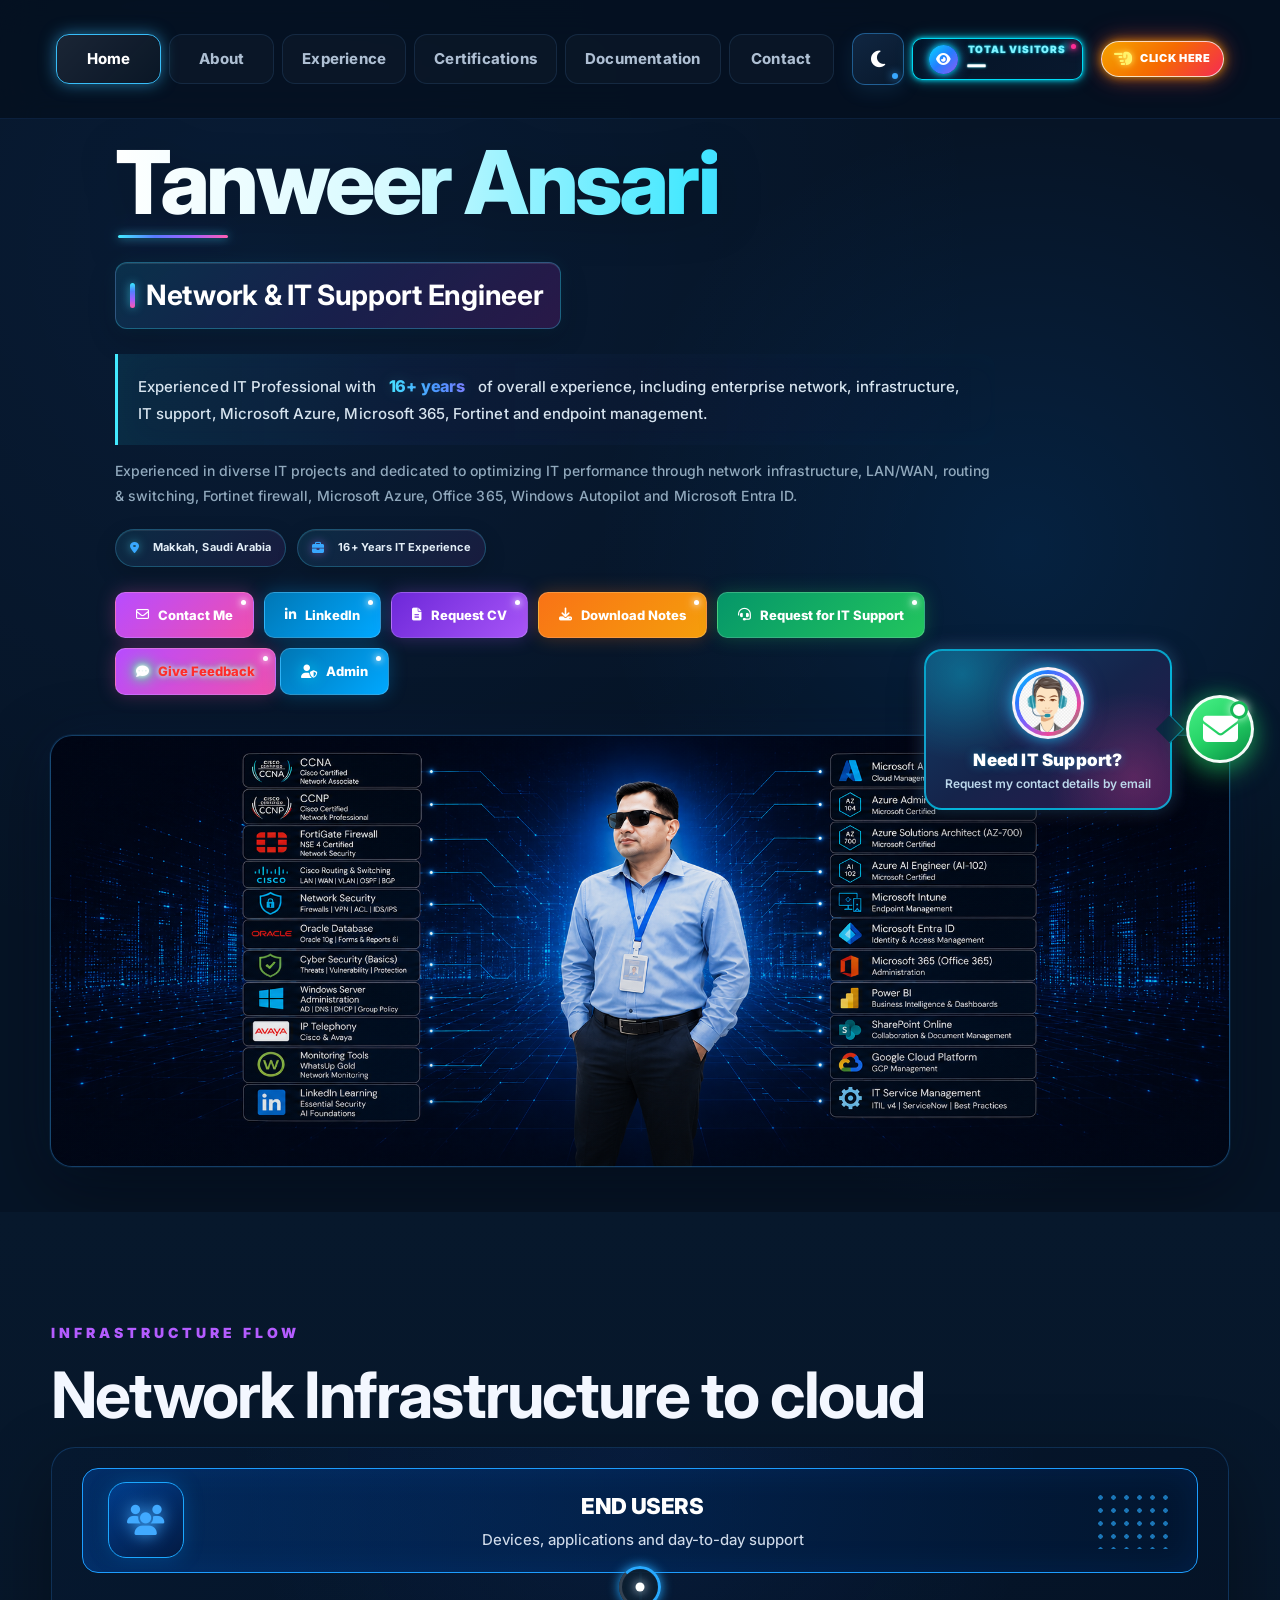
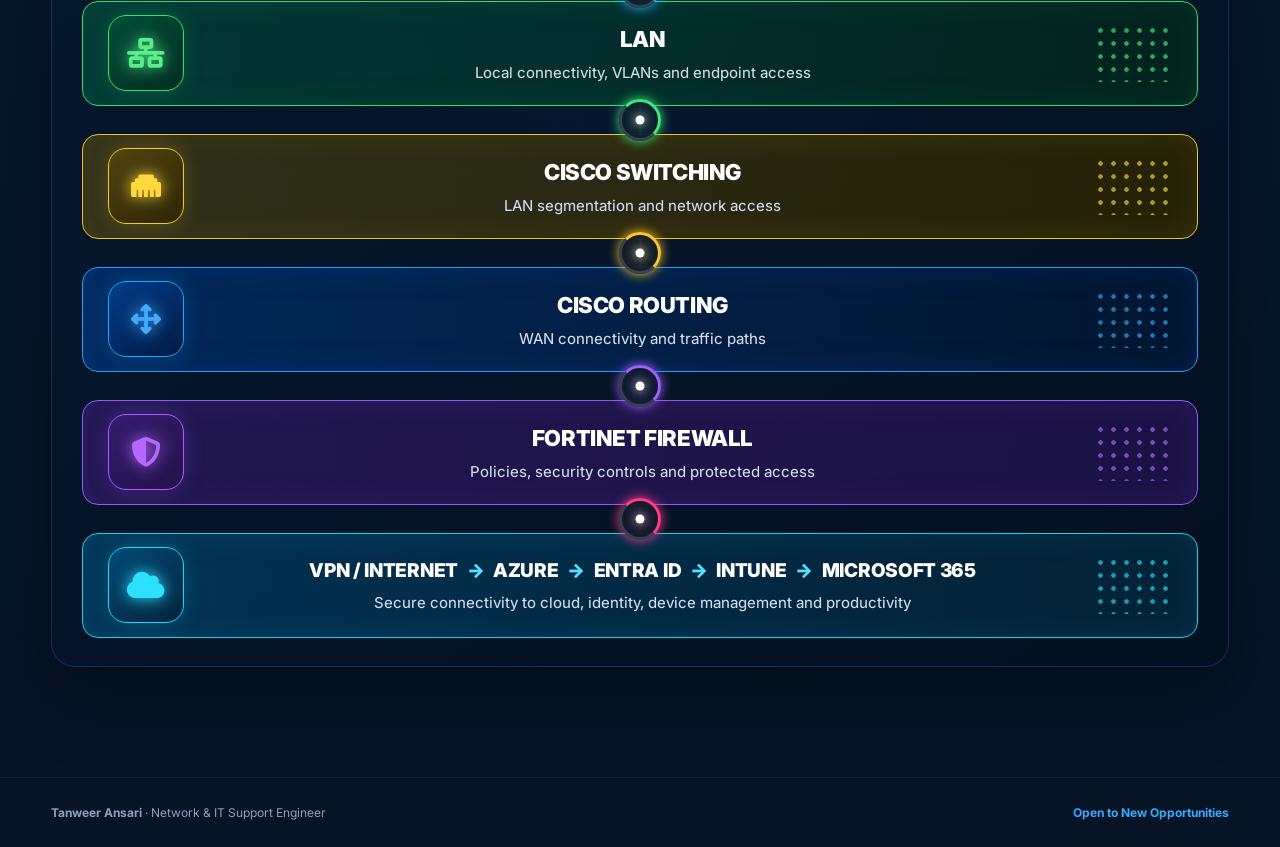
==== commit 1dddef61: "Update index.html" ====
--- a/index.html
+++ b/index.html
@@ -3741,27 +3741,32 @@
 
             </a>
 
-<!-- FEEDBACK -->
-
-<a href="feedback.html"
-  class="btn btn-support btn-feedback-glow">
-
-    <i class="fa-solid fa-comment-dots"></i>
-
-    Give Feedback
-
-</a>
-   
-     <!-- ADMIN -->
-
-<a href="admin.html"
-   class="btn btn-support btn-admin-login">
-
-    <i class="fa-solid fa-user-shield"></i>
-
-    Admin
-
-</a>   
+<div class="feedback-admin-pair">
+
+    <!-- FEEDBACK -->
+
+    <a href="feedback.html"
+       class="btn btn-support btn-feedback-glow">
+
+        <i class="fa-solid fa-comment-dots"></i>
+
+        Give Feedback
+
+    </a>
+
+
+    <!-- ADMIN -->
+
+    <a href="admin.html"
+       class="btn btn-support btn-admin-login">
+
+        <i class="fa-solid fa-user-shield"></i>
+
+        Admin
+
+    </a>
+
+</div>
         </div>
 
 
--- a/style.css
+++ b/style.css
@@ -7554,3 +7554,64 @@
         border-color .45s ease,
         box-shadow .45s ease;
 }
+
+/* =========================================================
+   ADMIN BUTTON - PREMIUM SECURE STYLE
+========================================================= */
+
+.btn-admin-login {
+
+    position: relative !important;
+
+    color: #ffffff !important;
+    -webkit-text-fill-color: #ffffff !important;
+
+    border:
+        2px solid rgba(0, 229, 255, .85) !important;
+
+    background:
+        linear-gradient(
+            135deg,
+            #071c31,
+            #123b66,
+            #5035a8
+        ) !important;
+
+    box-shadow:
+        0 0 8px rgba(0,229,255,.35),
+        0 0 18px rgba(80,70,255,.22);
+
+    transition:
+        transform .3s ease,
+        box-shadow .3s ease,
+        filter .3s ease !important;
+}
+
+
+.btn-admin-login i {
+
+    color: #7ff4ff !important;
+
+    filter:
+        drop-shadow(
+            0 0 7px
+            rgba(0,229,255,.80)
+        );
+}
+
+
+.btn-admin-login:hover {
+
+    transform:
+        translateY(-4px)
+        scale(1.05) !important;
+
+    filter:
+        brightness(1.12);
+
+    box-shadow:
+        0 0 12px rgba(0,229,255,.75),
+        0 0 25px rgba(80,100,255,.45),
+        0 0 40px rgba(139,92,246,.30)
+        !important;
+}
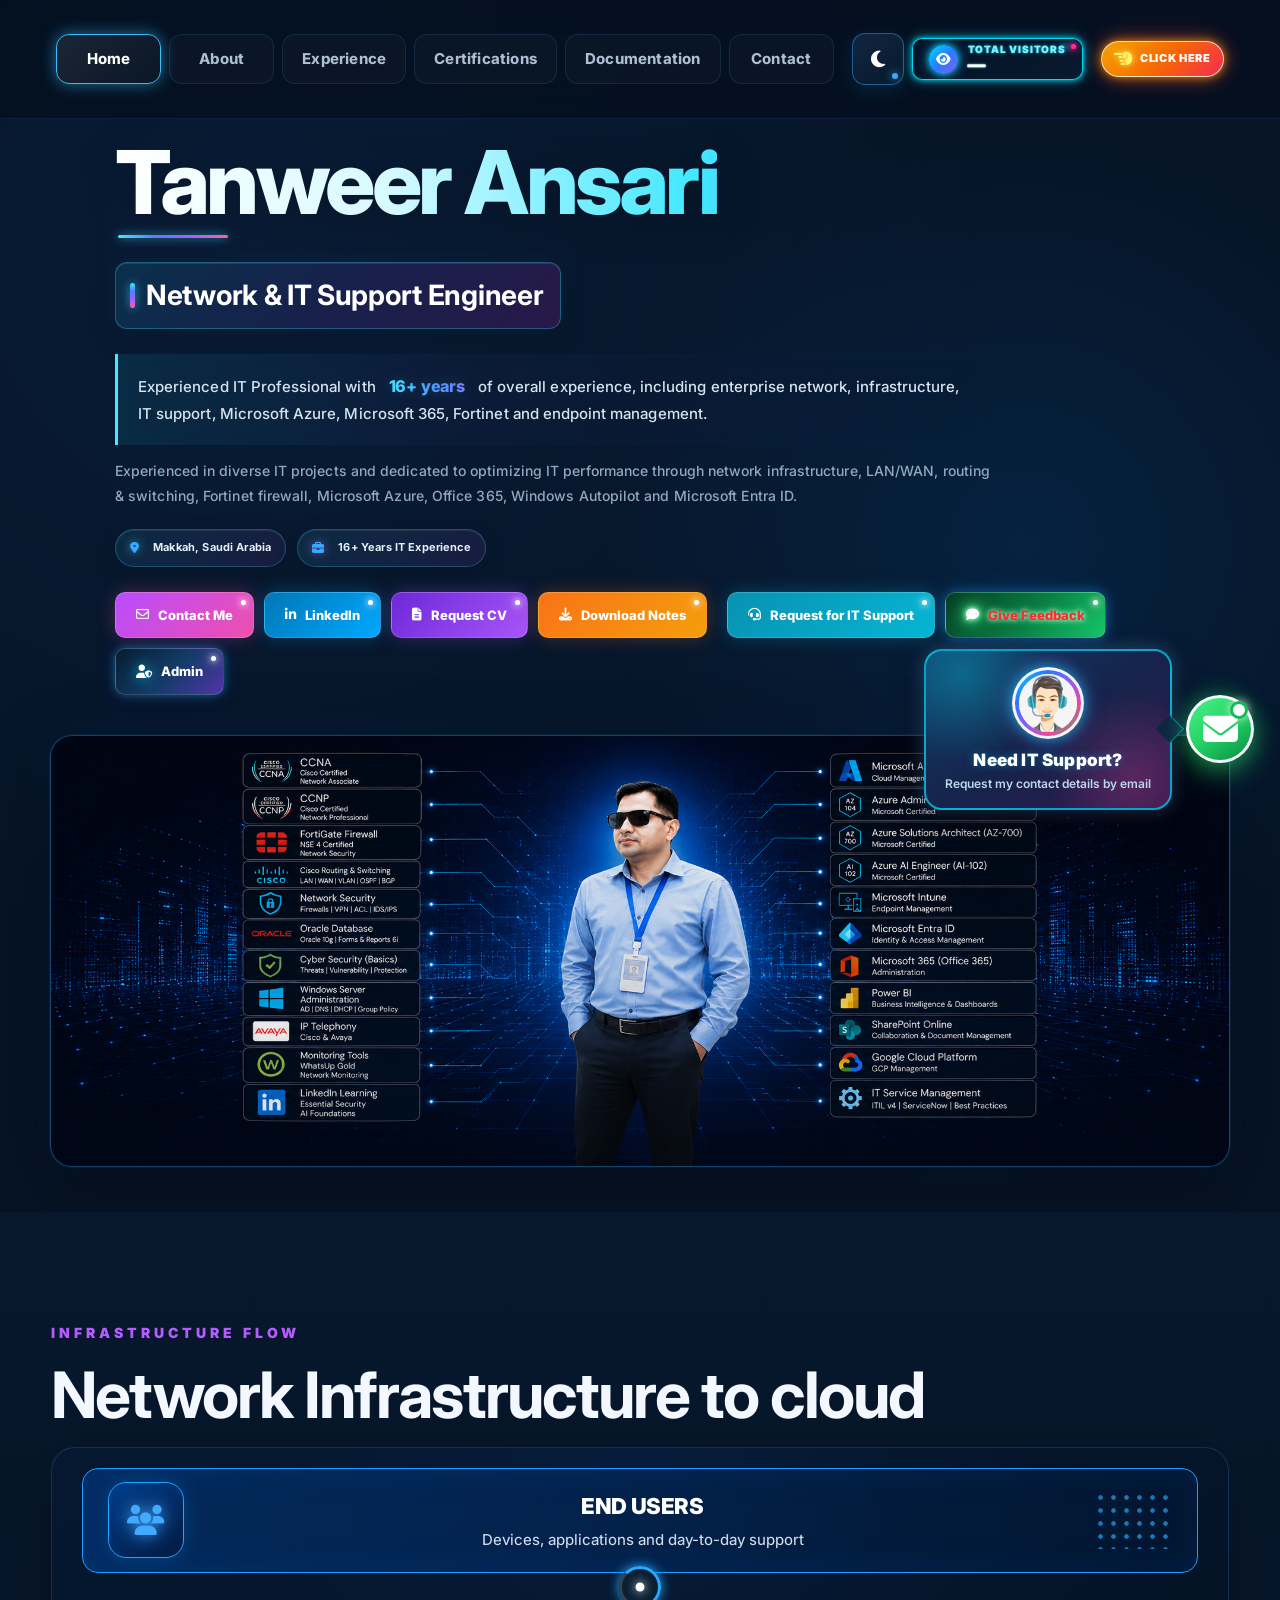
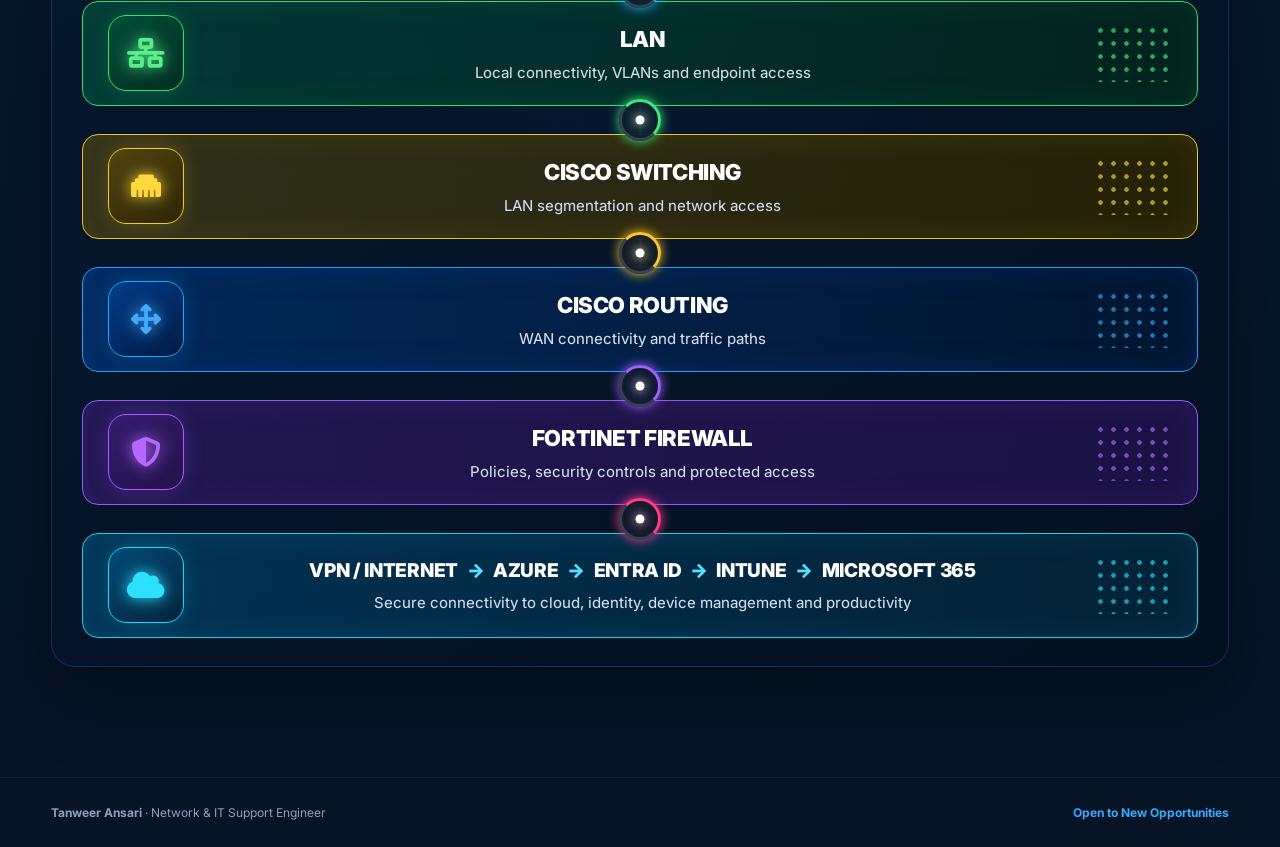
==== commit b410f2f2: "Update index.html" ====
--- a/index.html
+++ b/index.html
@@ -3723,50 +3723,49 @@
 
             </a>
 
-
-
-            <!-- IT SUPPORT -->
-
-
-            <a href="support.html"
-
-               class="btn btn-support">
-
-
-                <i class="fa-solid fa-headset"></i>
-
-
-                Request for IT Support
-
-
-            </a>
-
-<div class="feedback-admin-pair">
-
-    <!-- FEEDBACK -->
-
-    <a href="feedback.html"
-       class="btn btn-support btn-feedback-glow">
-
-        <i class="fa-solid fa-comment-dots"></i>
-
-        Give Feedback
-
-    </a>
-
-
-    <!-- ADMIN -->
-
-    <a href="admin.html"
-       class="btn btn-support btn-admin-login">
-
-        <i class="fa-solid fa-user-shield"></i>
-
-        Admin
-
-    </a>
-
-</div>
+<!-- LAST BUTTON ROW -->
+
+<span class="hero-row-break"
+      aria-hidden="true"></span>
+
+
+<!-- IT SUPPORT -->
+
+<a href="support.html"
+   class="btn btn-support">
+
+    <i class="fa-solid fa-headset"></i>
+
+    Request for IT Support
+
+</a>
+
+
+<!-- FEEDBACK -->
+
+<a href="feedback.html"
+   class="btn btn-support btn-feedback-glow">
+
+    <i class="fa-solid fa-comment-dots"></i>
+
+    Give Feedback
+
+</a>
+
+
+<!-- ADMIN -->
+
+<a href="admin.html"
+   class="btn btn-support btn-admin-login">
+
+    <i class="fa-solid fa-user-shield"></i>
+
+    Admin
+
+</a>
+
+          
+          
         </div>
 
 
--- a/style.css
+++ b/style.css
@@ -7615,3 +7615,24 @@
         0 0 40px rgba(139,92,246,.30)
         !important;
 }
+/* =========================================================
+   SUPPORT + FEEDBACK + ADMIN SAME ROW
+========================================================= */
+
+.support-actions-row {
+    display: inline-flex;
+    align-items: center;
+    gap: 10px;
+    flex: 0 0 auto;
+}
+
+
+/* MOBILE - KEEP ORIGINAL BUTTON LAYOUT */
+
+@media (max-width: 520px) {
+
+    .support-actions-row {
+        display: contents;
+    }
+
+}
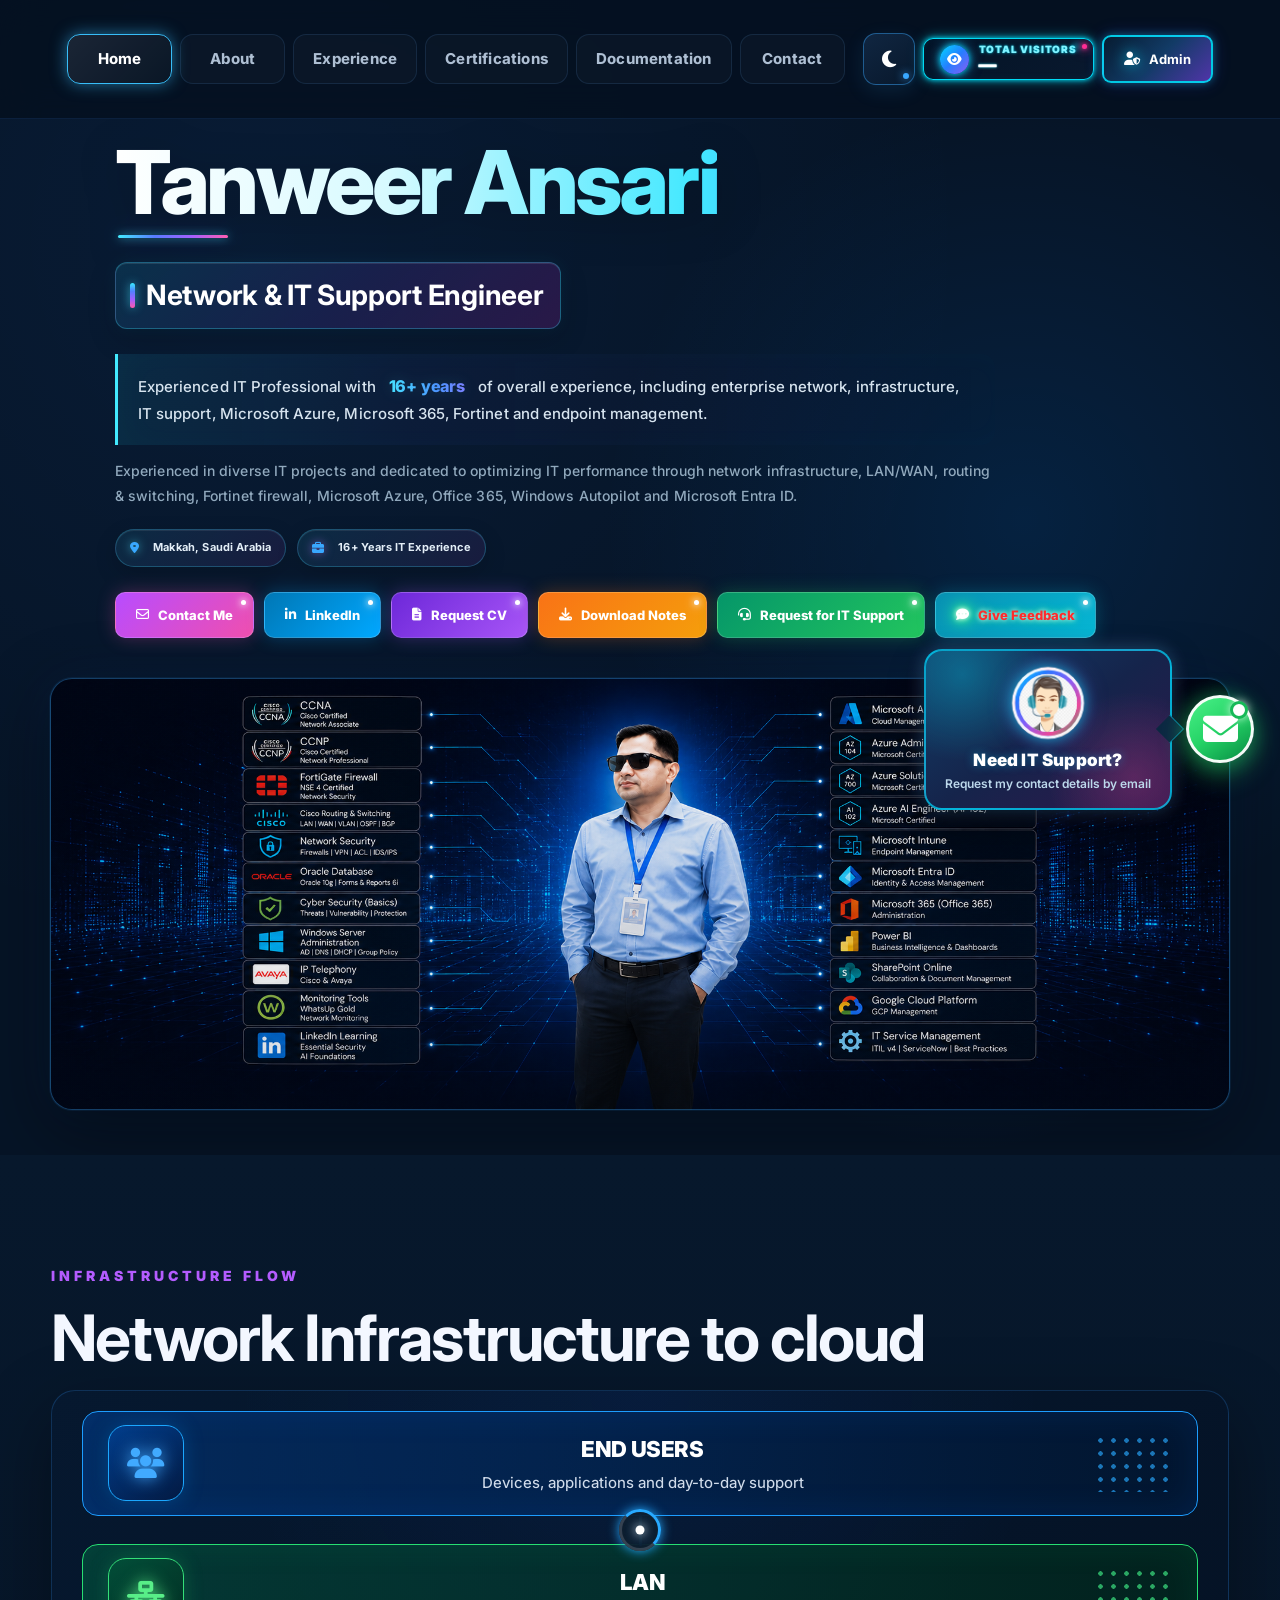
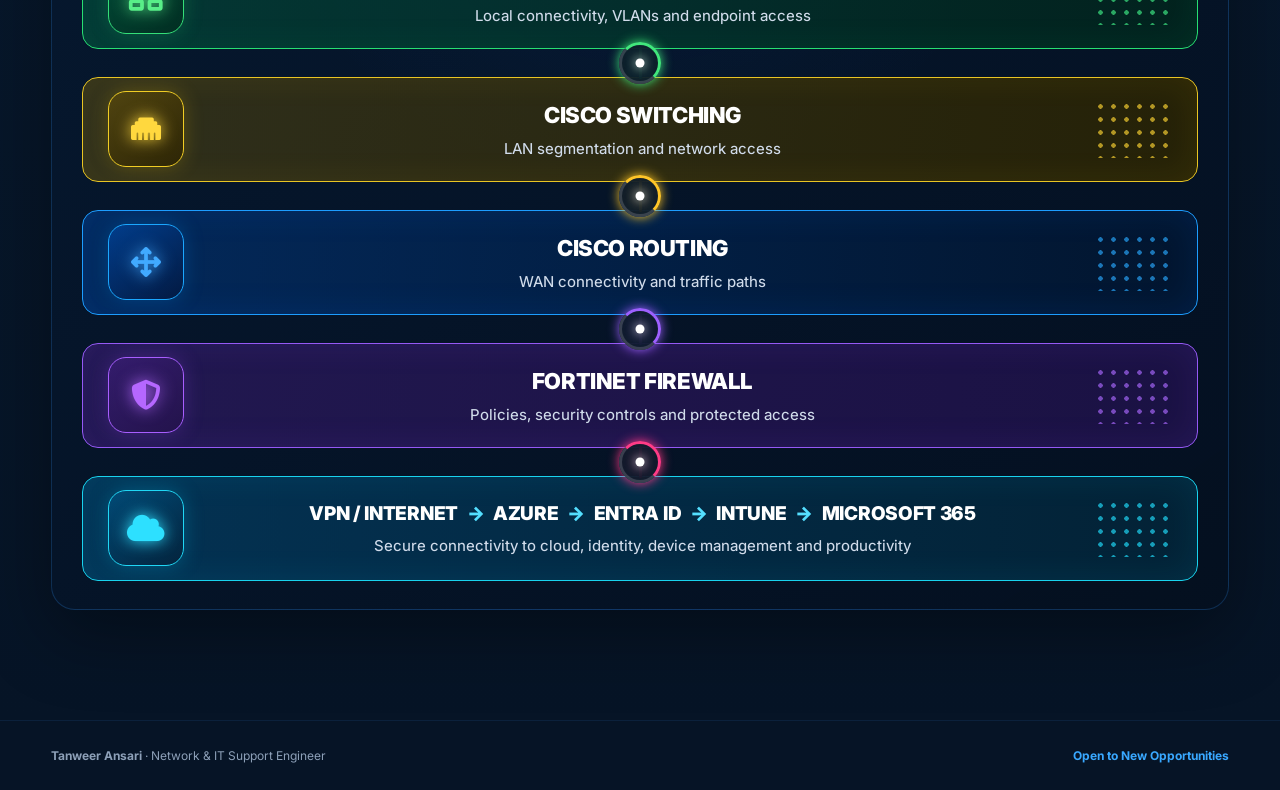
==== commit 04013aeb: "Update index.html" ====
--- a/index.html
+++ b/index.html
@@ -3491,21 +3491,17 @@
 
 
             </div>
-<div
-    class="visitor-click-hint"
-    title="Open Visitor Analytics"
-    onclick="window.location.href='visitor-analytics.html';">
-
-    <span class="click-hand">
-        <i class="fa-solid fa-hand-point-left"></i>
-    </span>
-
-    <span class="click-hint-text">
-        Click Here
-    </span>
-
-</div>
-
+   <!-- ADMIN -->
+
+<a href="admin.html"
+   class="btn btn-support btn-admin-login"
+   title="Open Admin Dashboard">
+
+    <i class="fa-solid fa-user-shield"></i>
+
+    Admin
+
+</a>
 
             <!-- MOBILE MENU -->
 
@@ -3723,10 +3719,7 @@
 
             </a>
 
-<!-- LAST BUTTON ROW -->
-
-<span class="hero-row-break"
-      aria-hidden="true"></span>
+
 
 
 <!-- IT SUPPORT -->
@@ -3753,18 +3746,9 @@
 </a>
 
 
-<!-- ADMIN -->
-
-<a href="admin.html"
-   class="btn btn-support btn-admin-login">
-
-    <i class="fa-solid fa-user-shield"></i>
-
-    Admin
-
-</a>
-
-          
+
+
+        
           
         </div>
 
--- a/style.css
+++ b/style.css
@@ -7615,24 +7615,24 @@
         0 0 40px rgba(139,92,246,.30)
         !important;
 }
-/* =========================================================
-   SUPPORT + FEEDBACK + ADMIN SAME ROW
+
+/* =========================================================
+   LAST THREE HERO BUTTONS - SAME ROW
 ========================================================= */
 
-.support-actions-row {
-    display: inline-flex;
-    align-items: center;
-    gap: 10px;
-    flex: 0 0 auto;
-}
-
-
-/* MOBILE - KEEP ORIGINAL BUTTON LAYOUT */
+.hero-row-break {
+    flex-basis: 100%;
+    width: 0;
+    height: 0;
+}
+
+
+/* MOBILE - ORIGINAL LAYOUT */
 
 @media (max-width: 520px) {
 
-    .support-actions-row {
-        display: contents;
-    }
-
-}
+    .hero-row-break {
+        display: none;
+    }
+
+}
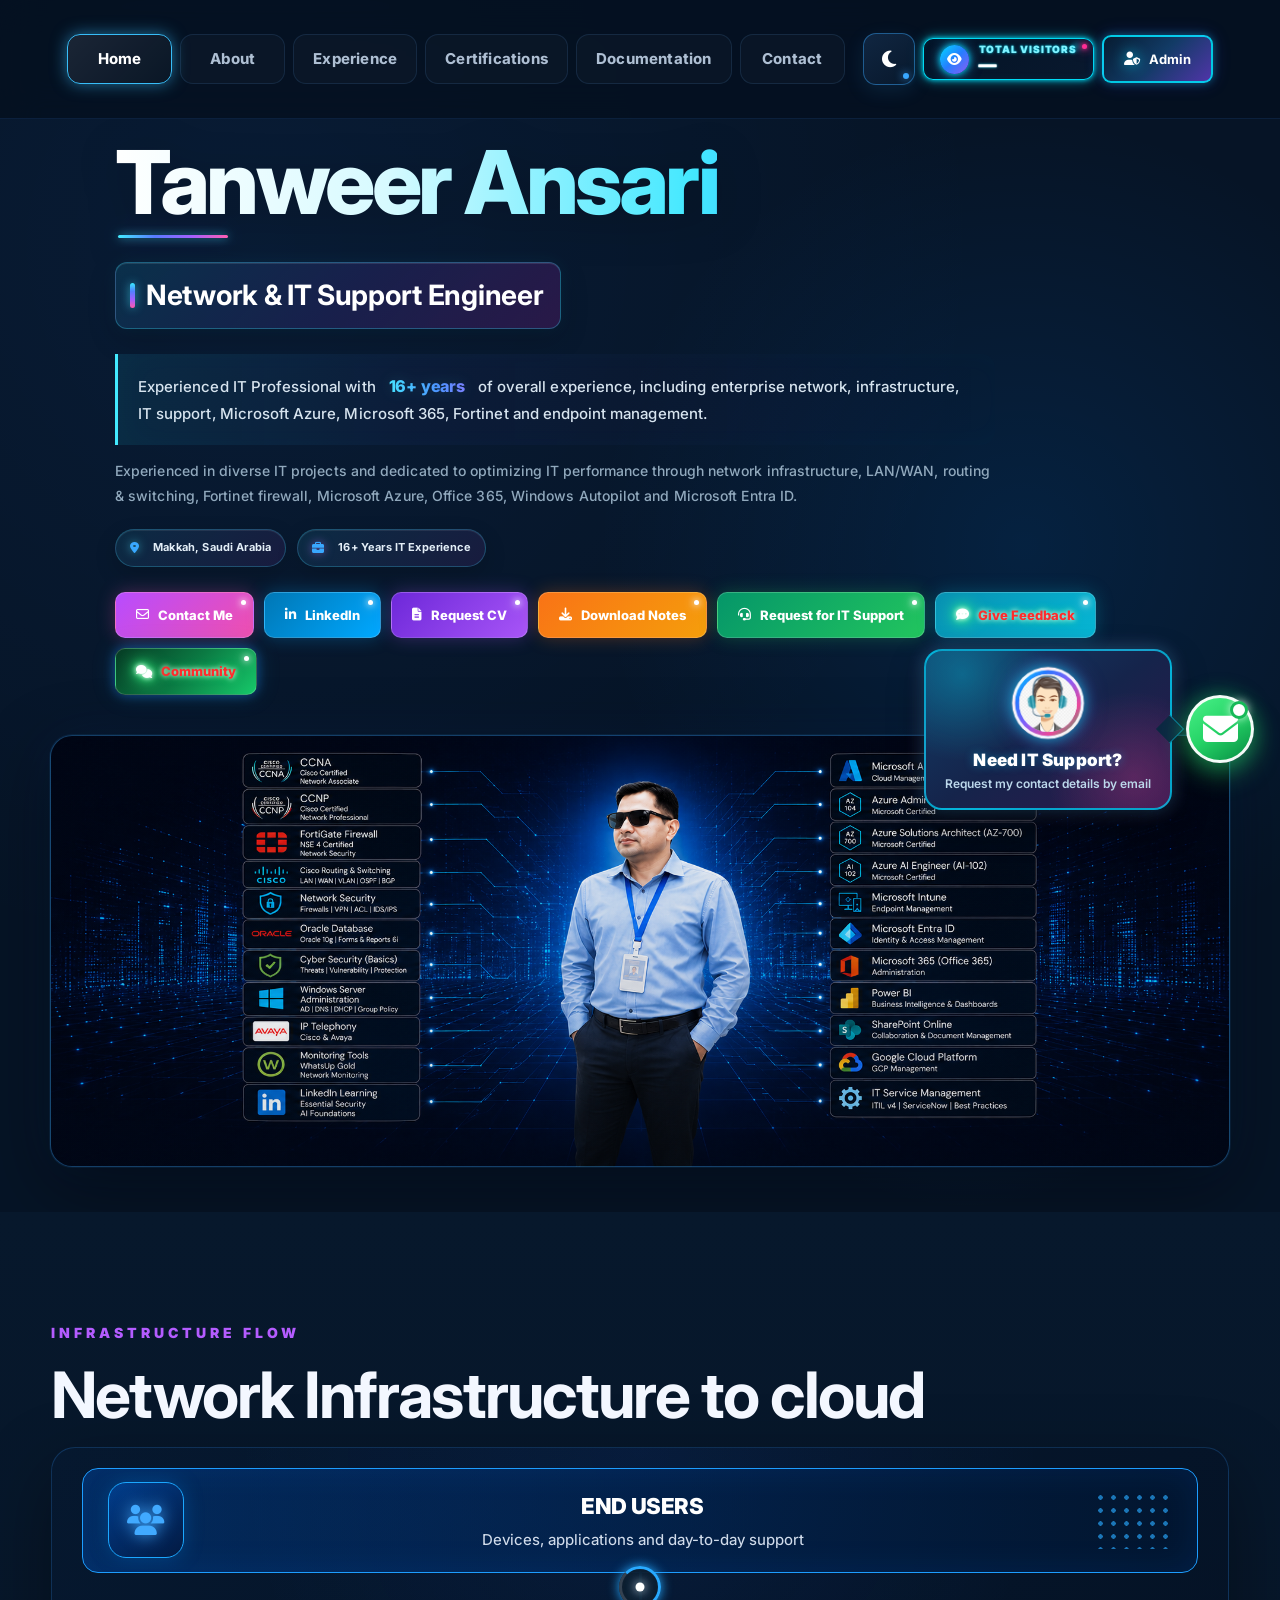
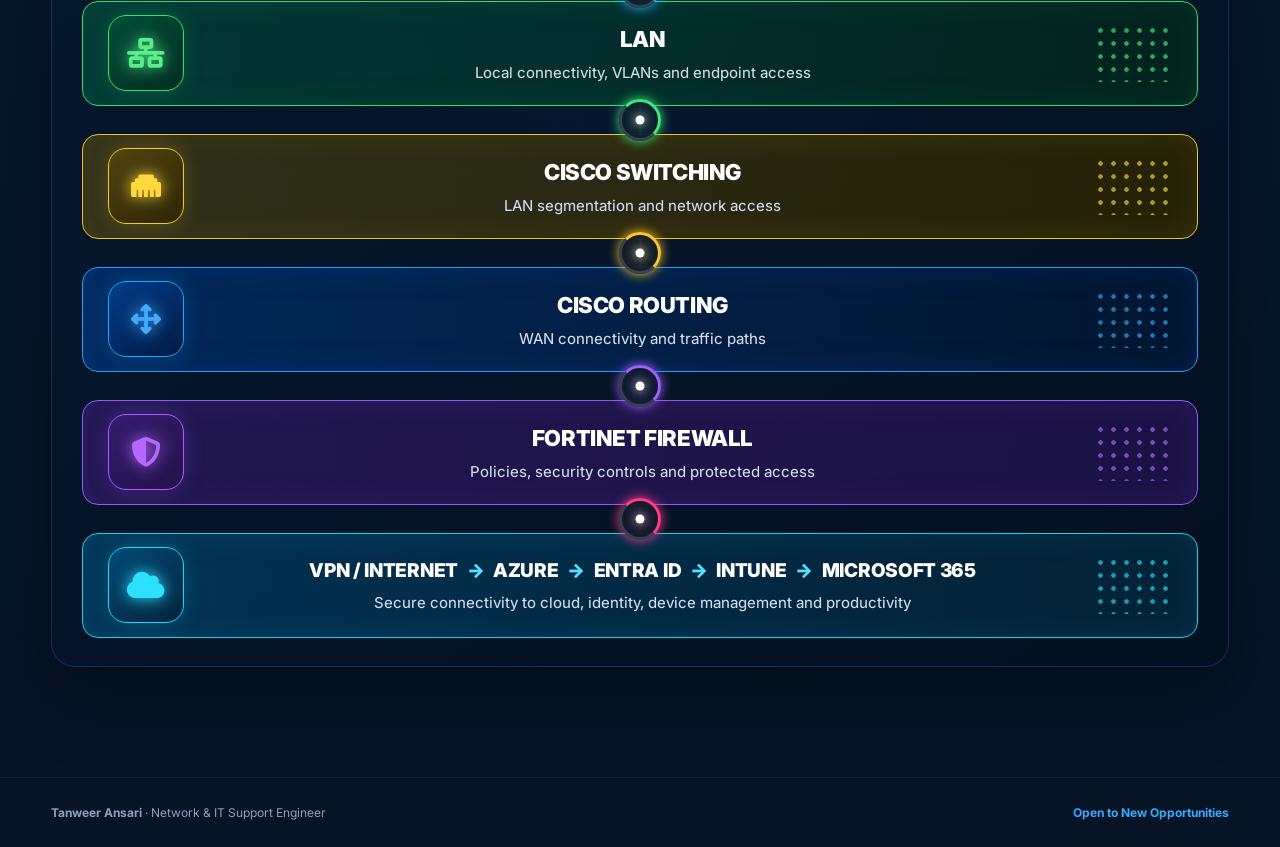
==== commit b616fed4: "Add Community button to homepage" ====
--- a/index.html
+++ b/index.html
@@ -3744,7 +3744,16 @@
     Give Feedback
 
 </a>
-
+<!-- COMMUNITY -->
+
+<a href="community.html"
+   class="btn btn-support btn-feedback-glow">
+
+    <i class="fa-solid fa-comments"></i>
+
+    Community
+
+</a>
 
 
 
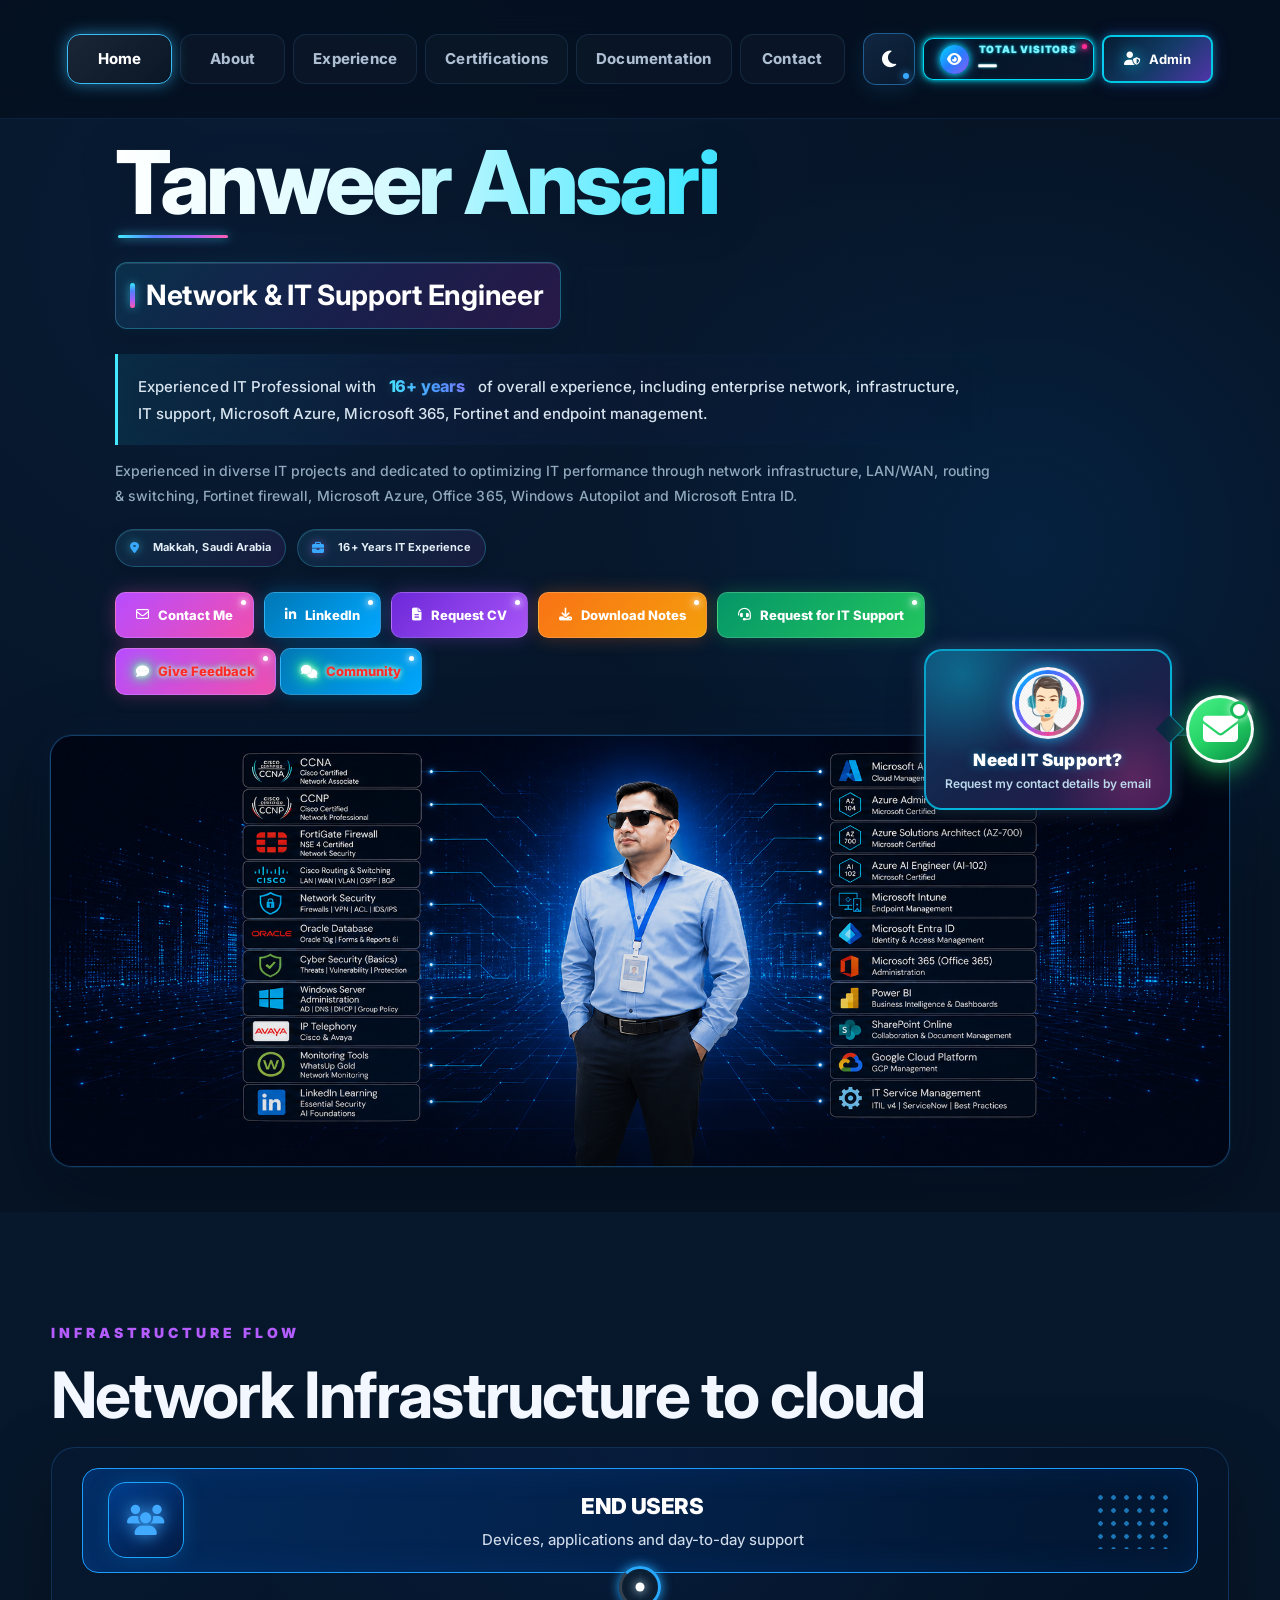
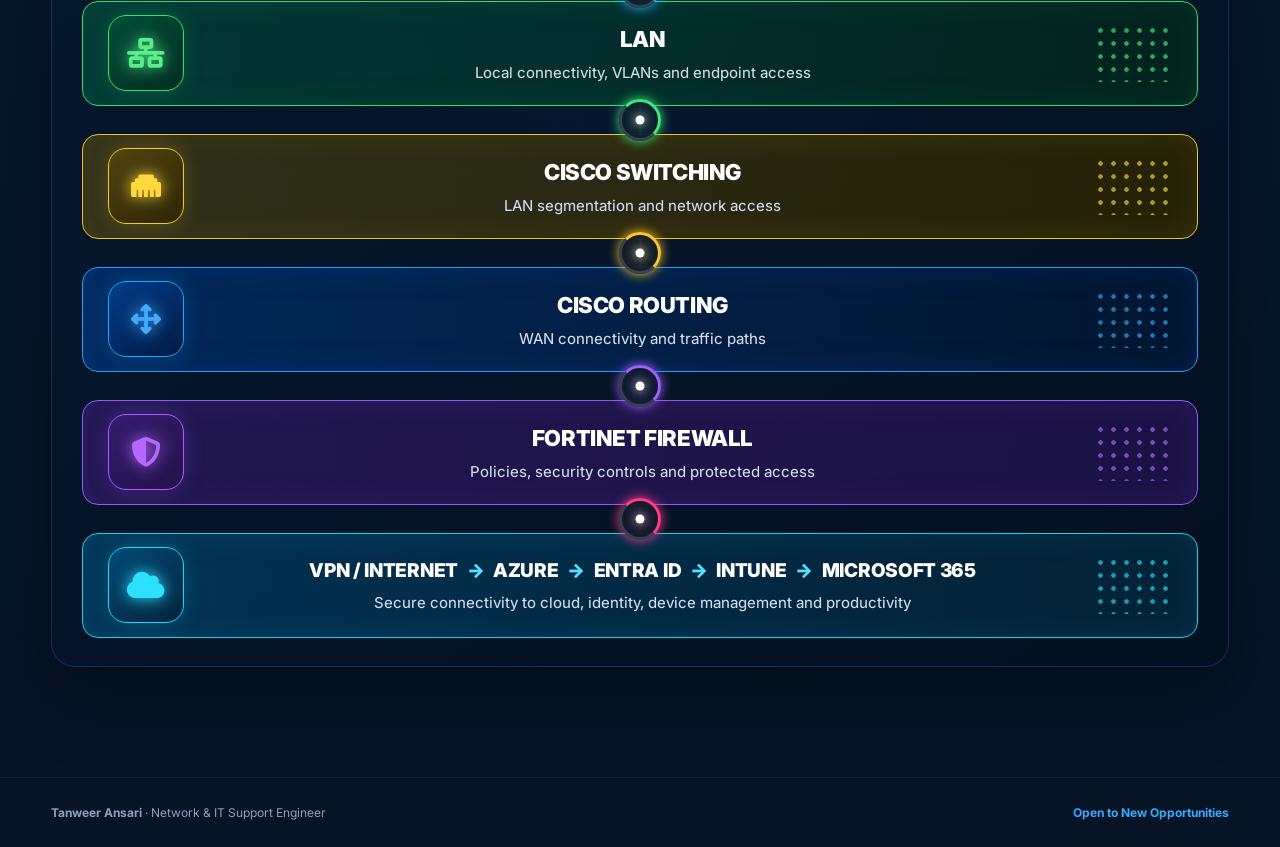
==== commit dfee7855: "Update index.html" ====
--- a/index.html
+++ b/index.html
@@ -3734,26 +3734,32 @@
 </a>
 
 
-<!-- FEEDBACK -->
-
-<a href="feedback.html"
-   class="btn btn-support btn-feedback-glow">
-
-    <i class="fa-solid fa-comment-dots"></i>
-
-    Give Feedback
-
-</a>
-<!-- COMMUNITY -->
-
-<a href="community.html"
-   class="btn btn-support btn-feedback-glow">
-
-    <i class="fa-solid fa-comments"></i>
-
-    Community
-
-</a>
+<div class="feedback-community-pair">
+
+    <!-- FEEDBACK -->
+
+    <a href="feedback.html"
+       class="btn btn-support btn-feedback-glow">
+
+        <i class="fa-solid fa-comment-dots"></i>
+
+        Give Feedback
+
+    </a>
+
+
+    <!-- COMMUNITY -->
+
+    <a href="community.html"
+       class="btn btn-support btn-feedback-glow">
+
+        <i class="fa-solid fa-comments"></i>
+
+        Community
+
+    </a>
+
+</div>
 
 
 
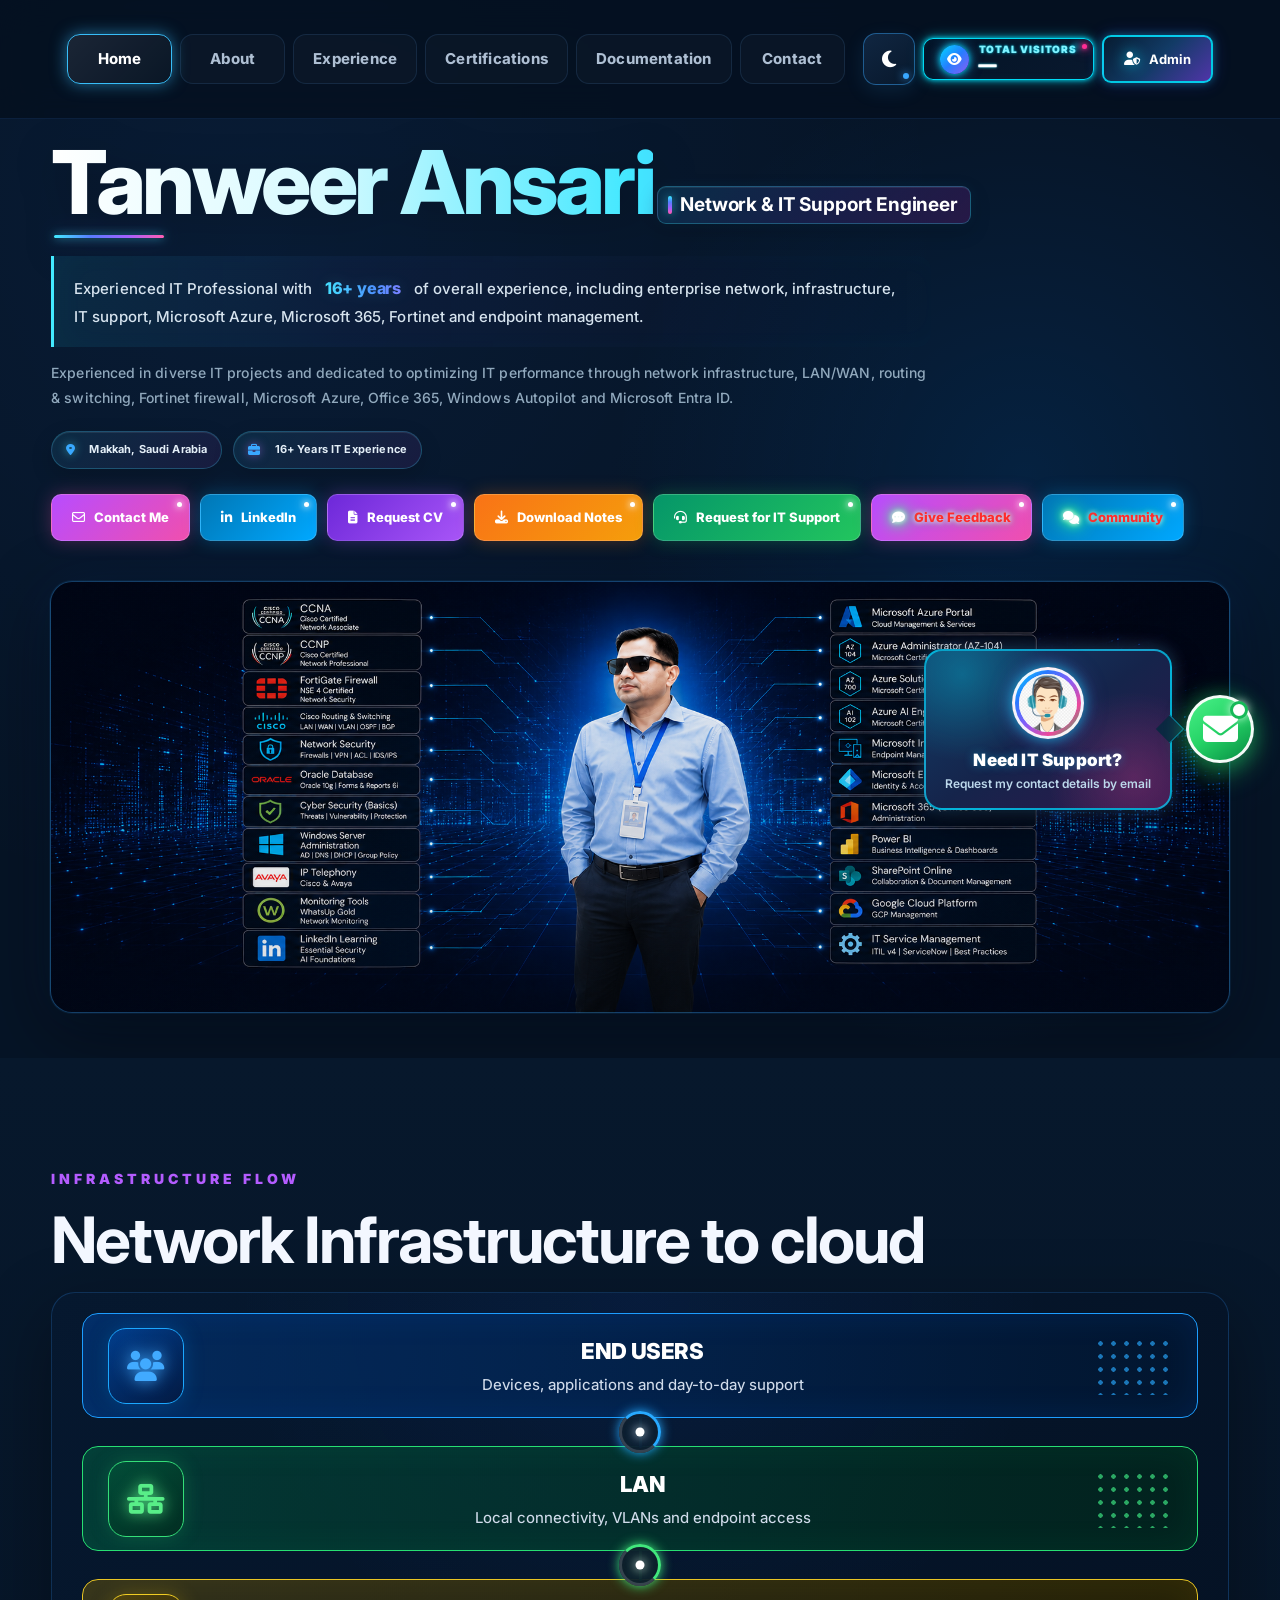
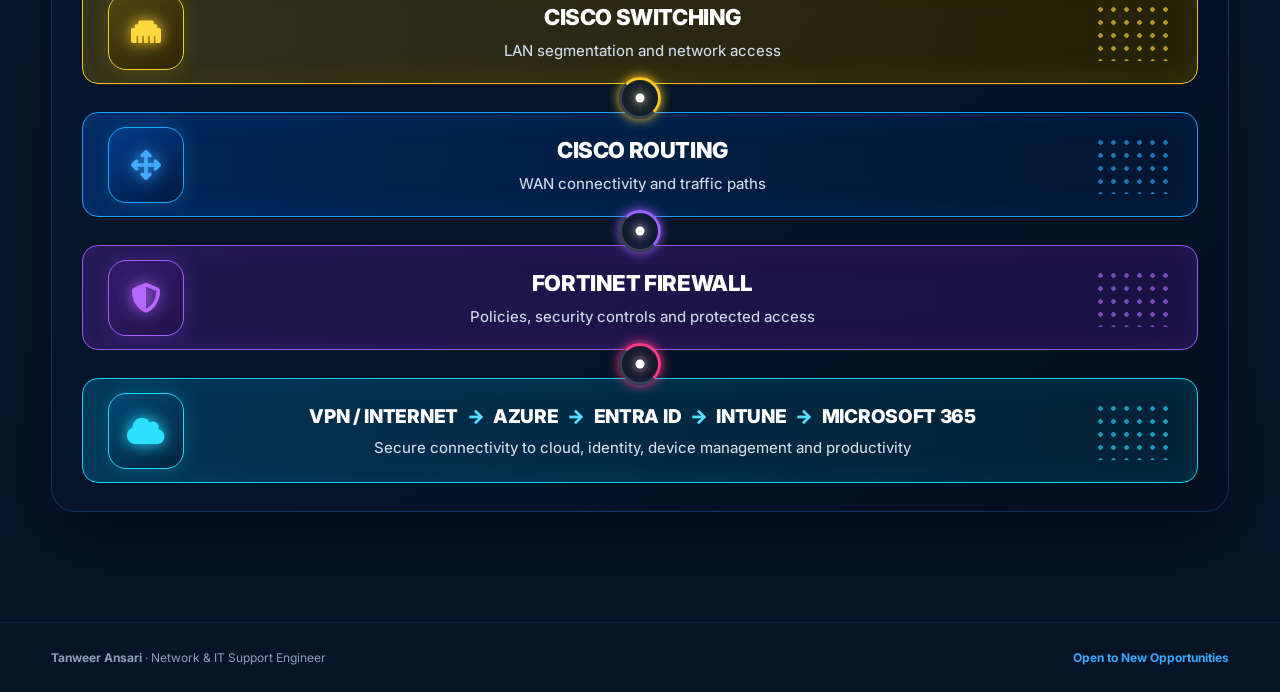
==== commit ad83d0af: "Make home job title smaller and compact" ====
--- a/index.html
+++ b/index.html
@@ -2247,64 +2247,81 @@
 
     align-items: center;
 
-    gap: 11px;
+    gap: 8px;
+
 
     margin-top:
-        27px !important;
+        16px !important;
 
     margin-bottom:
         4px !important;
 
+
     padding:
-        10px 17px 10px 14px;
+        7px 12px 7px 10px;
+
 
     font-family:
         "Inter",
         Arial,
         sans-serif !important;
 
+
     font-size:
-        clamp(20px, 2.3vw, 28px) !important;
+        clamp(15px, 1.55vw, 19px) !important;
+
 
     font-weight:
         700 !important;
 
+
+    line-height:
+        1.2 !important;
+
+
     letter-spacing:
-        -.3px;
+        -.15px;
+
 
     color:
         #ffffff !important;
 
+
     border:
         1px solid
-        rgba(68,224,255,.30);
+        rgba(68,224,255,.28);
+
 
     border-radius:
-        12px;
+        9px;
+
 
     background:
         linear-gradient(
             135deg,
-            rgba(10,52,79,.86),
-            rgba(28,34,82,.80),
-            rgba(55,25,83,.70)
+            rgba(10,52,79,.80),
+            rgba(28,34,82,.76),
+            rgba(55,25,83,.65)
         );
 
+
     box-shadow:
-        0 10px 28px
-        rgba(0,0,0,.20),
+        0 7px 20px
+        rgba(0,0,0,.18),
 
         inset 0 1px 0
-        rgba(255,255,255,.10),
-
-        0 0 18px
-        rgba(45,200,255,.08);
+        rgba(255,255,255,.08),
+
+        0 0 14px
+        rgba(45,200,255,.07);
+
 
     backdrop-filter:
-        blur(12px);
+        blur(10px);
 
     -webkit-backdrop-filter:
-        blur(12px);
+        blur(10px);
+
 }
 
 
@@ -2314,11 +2331,11 @@
 
     content: "";
 
-    width: 5px;
-    height: 25px;
+    width: 4px;
+    height: 18px;
 
     flex:
-        0 0 5px;
+        0 0 4px;
 
     border-radius:
         50px;
--- a/style.css
+++ b/style.css
@@ -1583,7 +1583,7 @@
 
 .hero-content {
     width: min(1180px, 92%) !important;
-    max-width: 1050px !important;
+    max-width: 1180px !important;
 
     margin: 0 auto 40px auto !important;
 
@@ -7636,3 +7636,42 @@
     }
 
 }
+/* =========================================================
+   IT SUPPORT + FEEDBACK + COMMUNITY - SAME DESKTOP ROW
+========================================================= */
+
+.feedback-community-pair {
+    display: inline-flex !important;
+    align-items: center !important;
+    gap: 10px !important;
+    flex: 0 0 auto !important;
+}
+
+
+/* DESKTOP - KEEP ALL HERO BUTTONS IN ONE ROW */
+
+@media (min-width: 1280px) {
+
+    .hero-buttons {
+        flex-wrap: nowrap !important;
+        width: max-content !important;
+        max-width: none !important;
+    }
+
+    .feedback-community-pair {
+        display: inline-flex !important;
+        flex-wrap: nowrap !important;
+    }
+
+}
+
+
+/* MOBILE - KEEP ORIGINAL RESPONSIVE LAYOUT */
+
+@media (max-width: 520px) {
+
+    .feedback-community-pair {
+        display: contents !important;
+    }
+
+}
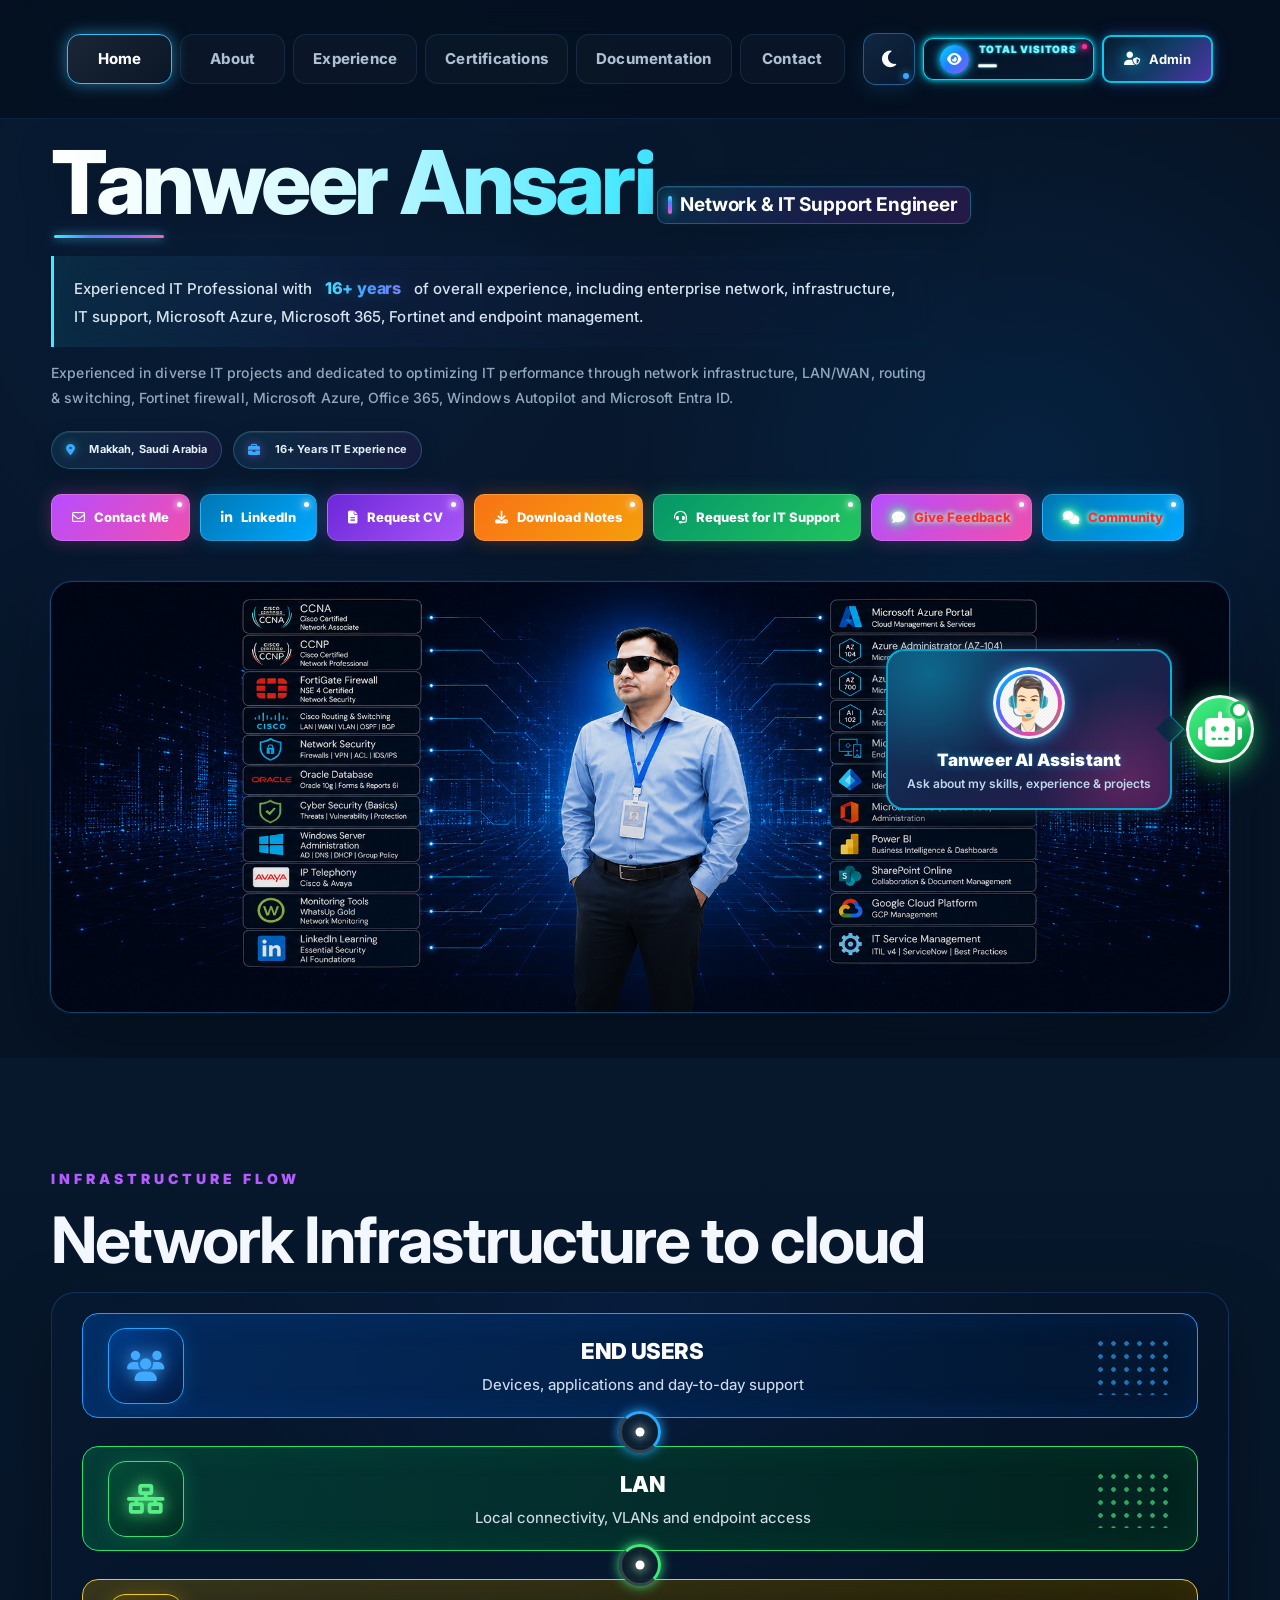
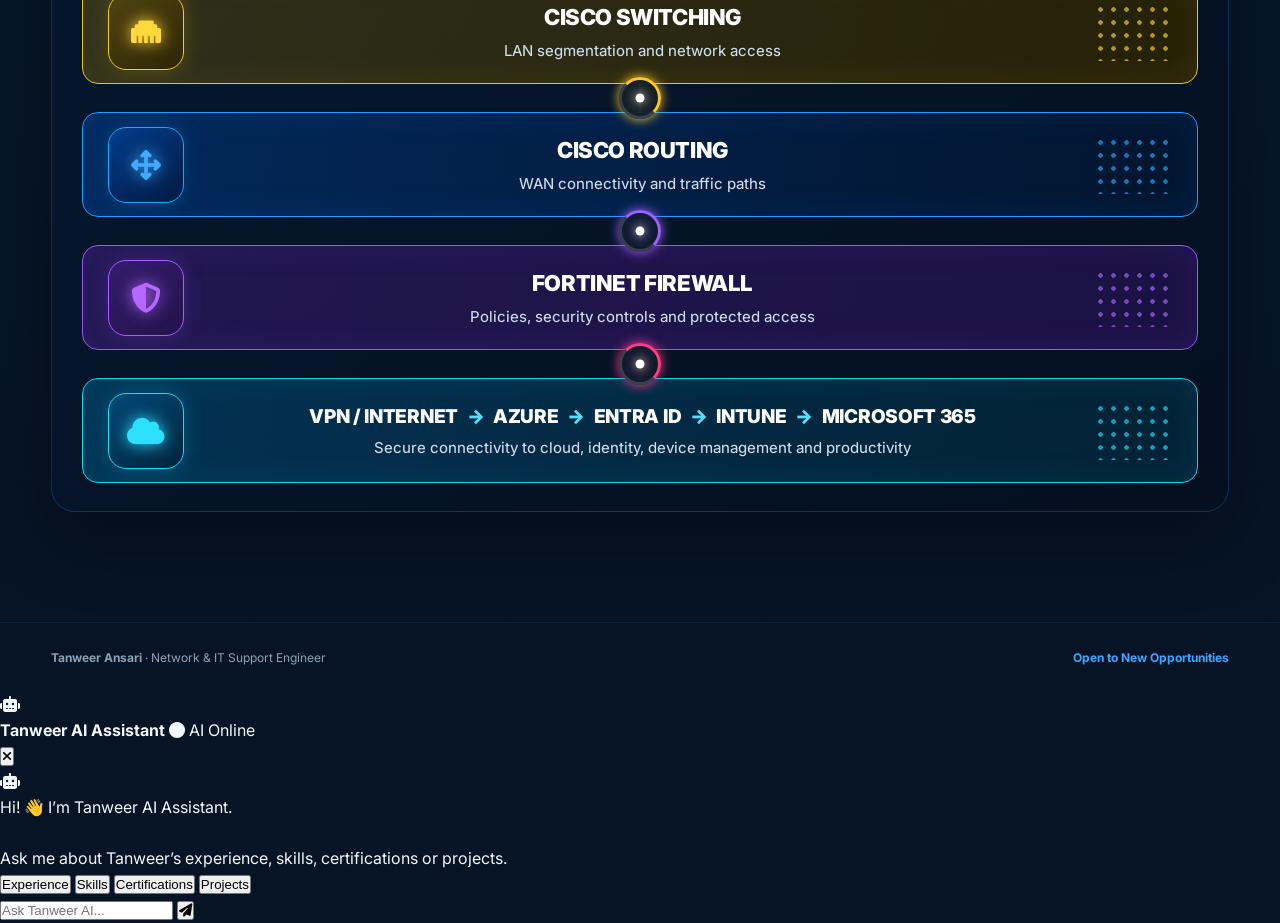
==== commit 18c86204: "Add Tanweer AI Assistant chat interface" ====
--- a/index.html
+++ b/index.html
@@ -4217,42 +4217,193 @@
 
 
 <!-- =========================================================
-     PRIVATE CONTACT REQUEST
+     TANWEER AI ASSISTANT
 ========================================================= -->
 
 <div class="floating-whatsapp">
 
     <div class="whatsapp-popup">
 
-        <!-- CUSTOMER SUPPORT AGENT -->
+        <!-- AI ASSISTANT AVATAR -->
 
         <div class="support-agent-avatar">
 
             <img
                 src="customer.png"
-                alt="IT Support Contact">
+                alt="Tanweer AI Assistant">
 
         </div>
 
         <strong>
-            Need IT Support?
+            Tanweer AI Assistant
         </strong>
 
         <span>
-            Request my contact details by email
+            Ask about my skills, experience & projects
         </span>
 
     </div>
 
 
-    <a
-        href="mailto:tanweerstudy25@gmail.com?subject=Contact%20Request%20from%20Portfolio%20Website&body=Hello%20Tanweer%2C%0A%0AI%20visited%20your%20portfolio%20website%20and%20would%20like%20to%20contact%20you.%0A%0APlease%20share%20your%20preferred%20contact%20details.%0A%0AName%3A%20%0ACompany%3A%20%0AReason%20for%20contact%3A%20%0A%0AThank%20you."
+    <button
+        type="button"
+        id="aiChatToggle"
         class="whatsapp-float-btn"
-        title="Request Contact by Email">
-
-        <i class="fa-solid fa-envelope"></i>
-
-    </a>
+        title="Chat with Tanweer AI Assistant"
+        aria-label="Open Tanweer AI Assistant">
+
+        <i class="fa-solid fa-robot"></i>
+
+    </button>
+
+</div>
+    <!-- =========================================================
+     TANWEER AI CHAT WINDOW
+========================================================= -->
+
+<div
+    id="aiChatWindow"
+    class="ai-chat-window"
+    aria-hidden="true">
+
+    <!-- CHAT HEADER -->
+
+    <div class="ai-chat-header">
+
+        <div class="ai-chat-header-left">
+
+            <div class="ai-chat-avatar">
+                <i class="fa-solid fa-robot"></i>
+            </div>
+
+            <div class="ai-chat-title">
+
+                <strong>
+                    Tanweer AI Assistant
+                </strong>
+
+                <span>
+                    <i class="fa-solid fa-circle"></i>
+                    AI Online
+                </span>
+
+            </div>
+
+        </div>
+
+
+        <button
+            type="button"
+            id="aiChatClose"
+            class="ai-chat-close"
+            aria-label="Close AI Assistant">
+
+            <i class="fa-solid fa-xmark"></i>
+
+        </button>
+
+    </div>
+
+
+    <!-- CHAT MESSAGES -->
+
+    <div
+        id="aiChatMessages"
+        class="ai-chat-messages">
+
+        <div class="ai-message ai-message-bot">
+
+            <div class="ai-message-icon">
+                <i class="fa-solid fa-robot"></i>
+            </div>
+
+            <div class="ai-message-bubble">
+
+                Hi! 👋 I’m Tanweer AI Assistant.
+
+                <br><br>
+
+                Ask me about Tanweer’s experience,
+                skills, certifications or projects.
+
+            </div>
+
+        </div>
+
+    </div>
+
+
+    <!-- QUICK QUESTIONS -->
+
+    <div class="ai-quick-questions">
+
+        <button
+            type="button"
+            class="ai-quick-btn"
+            data-question="Tell me about Tanweer's IT experience.">
+
+            Experience
+
+        </button>
+
+
+        <button
+            type="button"
+            class="ai-quick-btn"
+            data-question="What are Tanweer's main technical skills?">
+
+            Skills
+
+        </button>
+
+
+        <button
+            type="button"
+            class="ai-quick-btn"
+            data-question="What certifications does Tanweer have?">
+
+            Certifications
+
+        </button>
+
+
+        <button
+            type="button"
+            class="ai-quick-btn"
+            data-question="Tell me about Tanweer's projects.">
+
+            Projects
+
+        </button>
+
+    </div>
+
+
+    <!-- CHAT INPUT -->
+
+    <form
+        id="aiChatForm"
+        class="ai-chat-form">
+
+        <input
+            type="text"
+            id="aiChatInput"
+            placeholder="Ask Tanweer AI..."
+            autocomplete="off"
+            maxlength="500"
+            aria-label="Ask Tanweer AI Assistant">
+
+
+        <button
+            type="submit"
+            id="aiChatSend"
+            aria-label="Send message">
+
+            <i class="fa-solid fa-paper-plane"></i>
+
+        </button>
+
+    </form>
 
 </div>
 <!-- =========================================================
